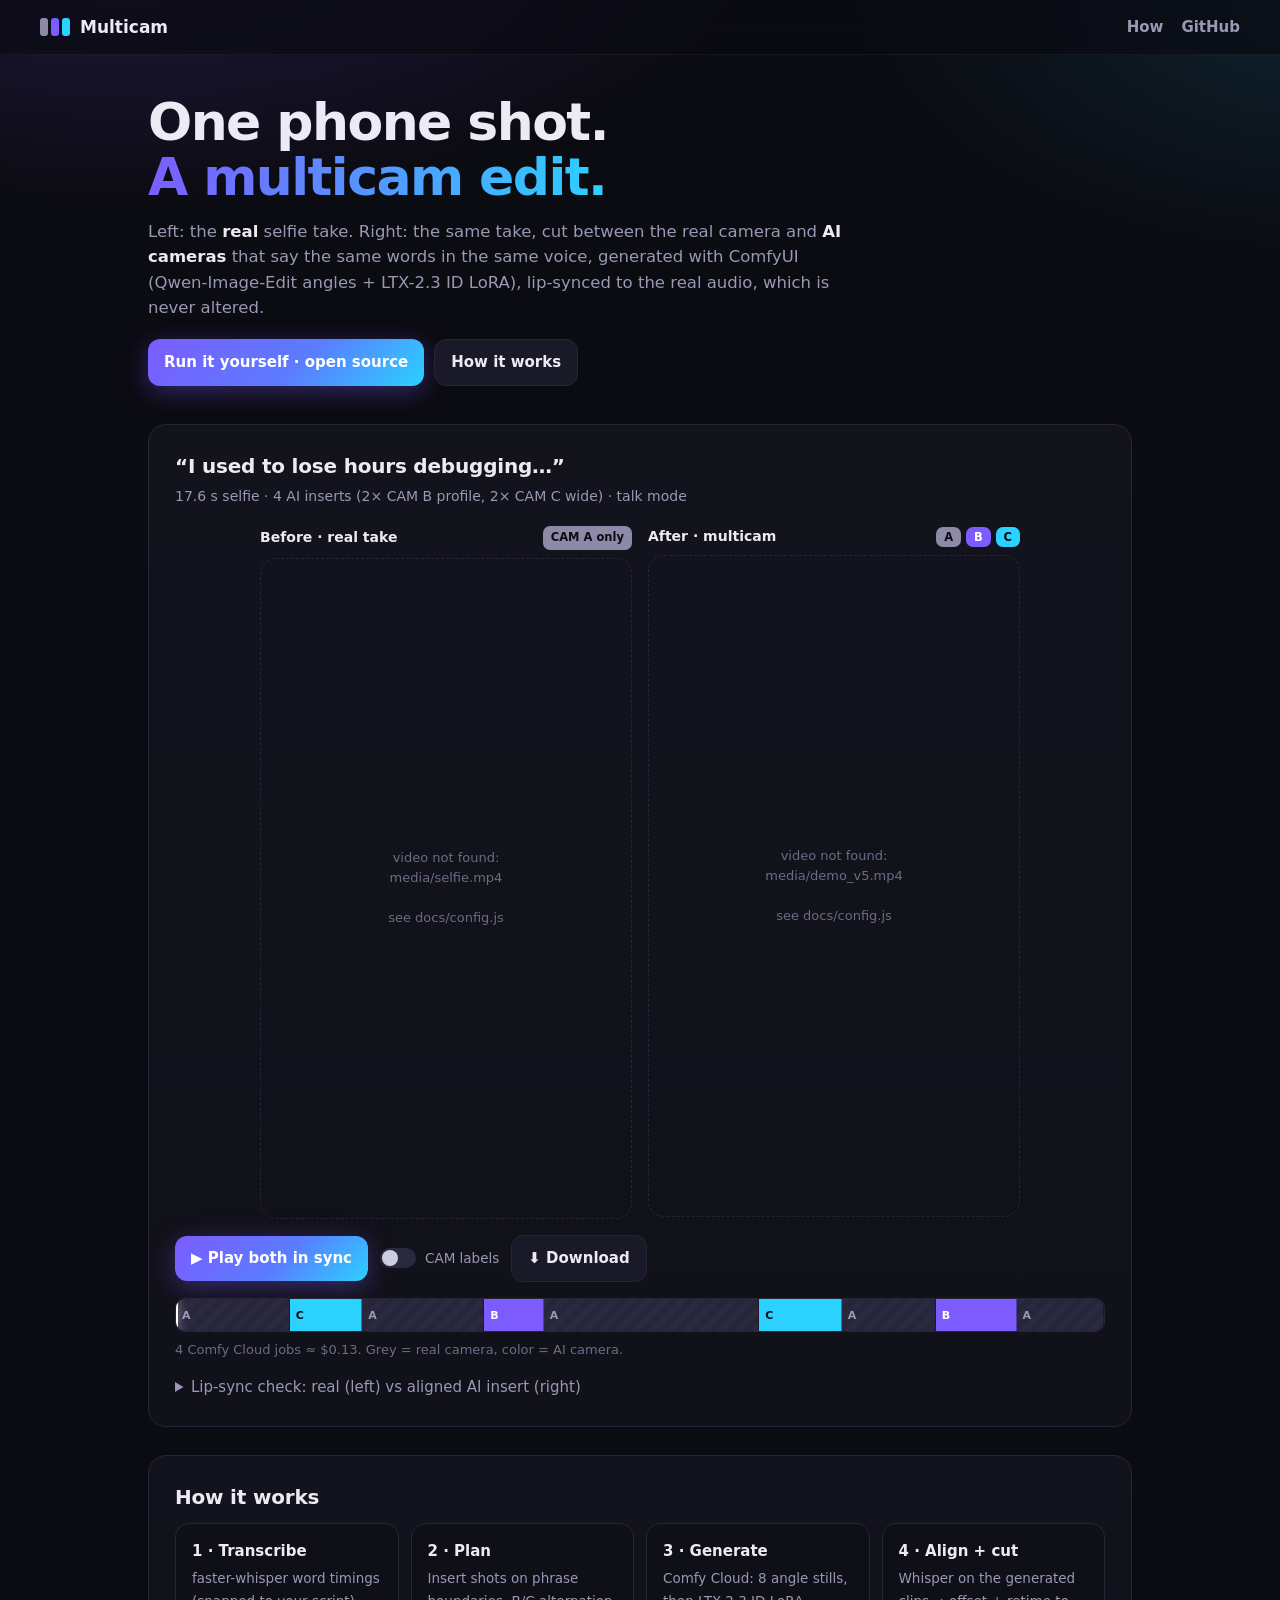
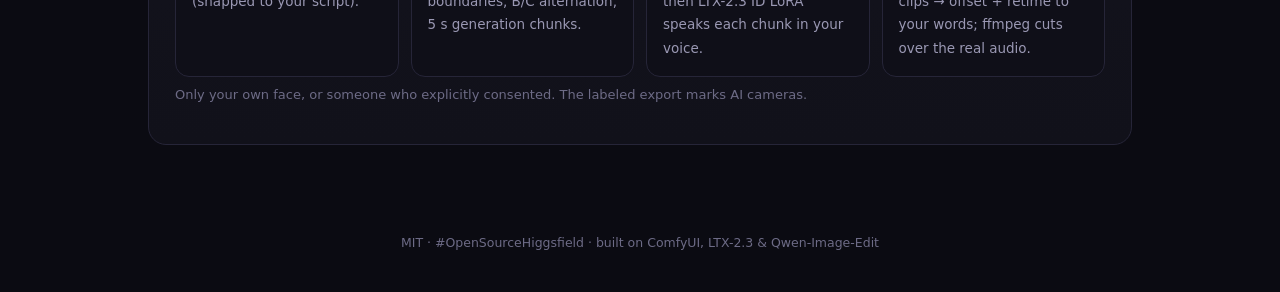
==== docs/index.html @ f79e2de9 "Gallery: favicon, tidy mobile captions" ====
<!doctype html>
<html lang="en">
<head>
<meta charset="utf-8">
<meta name="viewport" content="width=device-width,initial-scale=1,viewport-fit=cover">
<title>Multicam · gallery — one phone shot → multicam edit</title>
<meta name="description" content="Open-source: your real selfie is CAM A, ComfyUI generates CAM B/C of you saying the same words, auto-cut on word boundaries over the real audio.">
<meta property="og:title" content="Multicam — one phone shot → a multicam edit">
<meta property="og:image" content="media/poster.jpg">
<meta name="theme-color" content="#0b0b12">
<link rel="icon" href="data:image/svg+xml,<svg xmlns='http://www.w3.org/2000/svg' viewBox='0 0 32 32'><rect width='32' height='32' rx='8' fill='%237c5cff'/><circle cx='11' cy='16' r='5' fill='white'/><circle cx='21' cy='16' r='5' fill='white' opacity='.6'/></svg>">
<style>
:root{color-scheme:dark;--bg:#0b0b12;--line:#262538;--text:#ecebf5;--muted:#9a98b3;--dim:#6d6b86;--acc:#7c5cff;--acc2:#2bd2ff;--A:#8d8aa8;--B:#7c5cff;--C:#2bd2ff}
*{box-sizing:border-box}body{margin:0;color:var(--text);font:15px/1.55 Inter,ui-sans-serif,system-ui,-apple-system,"Segoe UI",sans-serif;
background:radial-gradient(1100px 520px at 10% -12%,rgba(124,92,255,.22),transparent 60%),radial-gradient(900px 480px at 105% 0%,rgba(43,210,255,.12),transparent 55%),var(--bg);background-attachment:fixed}
a{color:#b9a9ff}
header{display:flex;justify-content:space-between;align-items:center;padding:14px clamp(16px,4vw,40px);border-bottom:1px solid rgba(255,255,255,.05);backdrop-filter:blur(14px);position:sticky;top:0;background:rgba(11,11,18,.72);z-index:3}
.brand{display:flex;gap:10px;align-items:center;font-weight:750;font-size:17px;color:var(--text);text-decoration:none}
.logo{display:inline-flex;gap:3px}.logo i{width:8px;height:18px;border-radius:3px;background:var(--A)}.logo i:nth-child(2){background:var(--B)}.logo i:nth-child(3){background:var(--C)}
header nav a{color:var(--muted);text-decoration:none;font-weight:550;margin-left:18px}
main{width:min(1040px,100%);margin:0 auto;padding:0 clamp(14px,3vw,28px) 50px}
.hero{padding:40px 0 10px}.hero h1{font-size:clamp(30px,5.4vw,52px);line-height:1.05;letter-spacing:-.03em;margin:0 0 14px}
.grad{background:linear-gradient(100deg,var(--acc),var(--acc2));-webkit-background-clip:text;background-clip:text;color:transparent}
.hero p{color:var(--muted);max-width:700px;font-size:16.5px;margin:0}.hero b{color:var(--text)}
.cta{display:flex;gap:10px;margin-top:18px;flex-wrap:wrap}
.btn{display:inline-flex;align-items:center;gap:6px;padding:11px 16px;border-radius:12px;border:1px solid var(--line);background:#191927;color:var(--text);text-decoration:none;font-weight:600;cursor:pointer;font:inherit;font-weight:600}
.btn.p{border:0;background:linear-gradient(135deg,var(--acc),#5b7cff 55%,var(--acc2));color:#fff;box-shadow:0 6px 24px rgba(124,92,255,.35)}
.item{margin:28px 0;padding:clamp(16px,2.6vw,26px);border-radius:18px;border:1px solid var(--line);background:linear-gradient(180deg,#13131d,#11111a)}
.item h2{margin:0;font-size:20px;letter-spacing:-.01em}.item .sub{color:var(--muted);margin:4px 0 18px;font-size:14px}
.ba{display:grid;grid-template-columns:1fr 1fr;gap:16px;max-width:760px;margin:0 auto}
.ba figure{margin:0}.ba figcaption{display:flex;justify-content:space-between;align-items:center;margin-bottom:8px;font-weight:650;font-size:14px}
.ba video{width:100%;aspect-ratio:9/16;border-radius:16px;background:#000;display:block;box-shadow:0 18px 50px rgba(0,0,0,.5)}
.tag{font-size:11.5px;font-weight:750;padding:3px 8px;border-radius:7px;color:#0b0b12;background:var(--A)}.tag.B{background:var(--B);color:#fff}.tag.C{background:var(--C)}
.ctrl{display:flex;gap:12px;align-items:center;margin-top:16px;flex-wrap:wrap}
.switch{display:flex;align-items:center;gap:9px;cursor:pointer;color:var(--muted);font-size:13.5px;user-select:none}.switch input{display:none}
.switch span{width:36px;height:20px;border-radius:99px;background:#2a2940;position:relative}.switch span:after{content:"";position:absolute;width:16px;height:16px;border-radius:50%;background:#cfcde3;top:2px;left:2px;transition:.15s}
.switch input:checked+span{background:var(--acc)}.switch input:checked+span:after{left:18px;background:#fff}
.tl{display:flex;height:34px;border-radius:10px;overflow:hidden;margin-top:16px;border:1px solid var(--line);position:relative}
.tl div{font-size:11px;font-weight:700;display:flex;align-items:center;padding-left:6px;border-right:1px solid rgba(0,0,0,.35);color:#0b0b12}
.tl .A{background:repeating-linear-gradient(135deg,#2a2940 0 6px,#26253a 6px 12px);color:var(--muted)}.tl .B{background:var(--B);color:#fff}.tl .C{background:var(--C)}
.tl .ph{position:absolute;top:0;bottom:0;width:2px;background:#fff;box-shadow:0 0 8px #fff;padding:0;border:0}
.meta{color:var(--dim);font-size:13px;margin-top:8px}
details{margin-top:16px}summary{cursor:pointer;color:var(--muted)}details video{width:100%;max-width:560px;border-radius:12px;margin-top:10px;display:block}
.how{display:grid;grid-template-columns:repeat(4,1fr);gap:12px;margin-top:10px}
.how div{padding:16px;border-radius:14px;border:1px solid var(--line);background:#0f0f18}.how b{display:block;margin-bottom:4px}.how span{color:var(--muted);font-size:13.5px}
.missing{display:grid;place-items:center;aspect-ratio:9/16;border-radius:16px;border:1px dashed var(--line);color:var(--dim);font-size:13px;text-align:center;padding:20px}
footer{text-align:center;color:var(--dim);font-size:12.5px;padding:10px 16px 40px}
@media (max-width:720px){.how{grid-template-columns:1fr 1fr}.ba{gap:10px}.ba figcaption{font-size:12.5px;white-space:nowrap}.ba figcaption>span:last-child{display:none}}
</style>
</head>
<body>
<header><a class="brand" href="./"><span class="logo"><i></i><i></i><i></i></span>Multicam</a>
<nav><a href="#how">How</a><a id="repo" href="#">GitHub</a></nav></header>
<main>
  <section class="hero">
    <h1>One phone shot.<br><span class="grad">A multicam edit.</span></h1>
    <p>Left: the <b>real</b> selfie take. Right: the same take, cut between the real camera and <b>AI cameras</b> that say the same words in the same voice, generated with ComfyUI (Qwen-Image-Edit angles + LTX-2.3 ID LoRA), lip-synced to the real audio, which is never altered.</p>
    <div class="cta"><a class="btn p" id="repo2" href="#">Run it yourself · open source</a><a class="btn" href="#how">How it works</a></div>
  </section>
  <div id="items"></div>
  <section id="how" class="item">
    <h2>How it works</h2>
    <div class="how">
      <div><b>1 · Transcribe</b><span>faster-whisper word timings (snapped to your script).</span></div>
      <div><b>2 · Plan</b><span>Insert shots on phrase boundaries, B/C alternation, 5 s generation chunks.</span></div>
      <div><b>3 · Generate</b><span>Comfy Cloud: 8 angle stills, then LTX-2.3 ID LoRA speaks each chunk in your voice.</span></div>
      <div><b>4 · Align + cut</b><span>Whisper on the generated clips → offset + retime to your words; ffmpeg cuts over the real audio.</span></div>
    </div>
    <p class="meta">Only your own face, or someone who explicitly consented. The labeled export marks AI cameras.</p>
  </section>
</main>
<footer>MIT · #OpenSourceHiggsfield · built on ComfyUI, LTX-2.3 & Qwen-Image-Edit</footer>
<script src="config.js"></script>
<script>
const G = window.MULTICAM_GALLERY || {items: []};
for (const id of ["repo", "repo2"]) document.getElementById(id).href = G.repo;
const vid = (src, poster) => `<video src="${src}" ${poster ? `poster="${poster}"` : ""} playsinline preload="metadata" controls onerror="this.outerHTML='<div class=missing>video not found:<br>${src}<br><br>see docs/config.js</div>'"></video>`;
document.getElementById("items").innerHTML = G.items.map((it, k) => {
  const D = it.cuts.length ? it.cuts[it.cuts.length - 1][2] : 1;
  return `<section class="item" data-k="${k}"><h2>${it.title}</h2><div class="sub">${it.subtitle}</div>
  <div class="ba">
    <figure><figcaption><span>Before · real take</span><span class="tag">CAM A only</span></figcaption>${vid(it.original, it.poster)}</figure>
    <figure><figcaption><span>After · multicam</span><span><span class="tag">A</span> <span class="tag B">B</span> <span class="tag C">C</span></span></figcaption><div class="mc">${vid(it.multicam, it.poster)}</div></figure>
  </div>
  <div class="ctrl"><button class="btn p sync">▶ Play both in sync</button><label class="switch"><input type="checkbox" class="lab"><span></span>CAM labels</label>
  <a class="btn dl" href="${it.download || it.multicam}" download>⬇ Download</a></div>
  <div class="tl">${it.cuts.map(([c, s, e]) => `<div class="${c}" style="flex:${e - s}">${c}</div>`).join("")}<div class="ph"></div></div>
  <div class="meta">${it.cost}. Grey = real camera, color = AI camera.</div>
  ${it.sync ? `<details><summary>Lip-sync check: real (left) vs aligned AI insert (right)</summary>${vid(it.sync)}</details>` : ""}
  </section>`; }).join("");
document.querySelectorAll(".item[data-k]").forEach(el => {
  const it = G.items[+el.dataset.k], vs = el.querySelectorAll(".ba video"), [a, b] = vs, ph = el.querySelector(".ph");
  const D = it.cuts[it.cuts.length - 1][2];
  el.querySelector(".sync").onclick = () => { if (!a || !b) return; a.currentTime = b.currentTime = 0; a.muted = true; a.play(); b.play(); };
  el.querySelector(".lab").onchange = e => { const v = el.querySelector(".mc video"); if (!v) return; const t = v.currentTime, p = !v.paused;
    v.src = e.target.checked ? it.labeled : it.multicam; v.currentTime = t; if (p) v.play();
    if (!it.download) el.querySelector(".dl").href = v.src; };
  if (b) b.addEventListener("timeupdate", () => ph.style.left = (b.currentTime / D * 100) + "%");
});
</script>
</body>
</html>
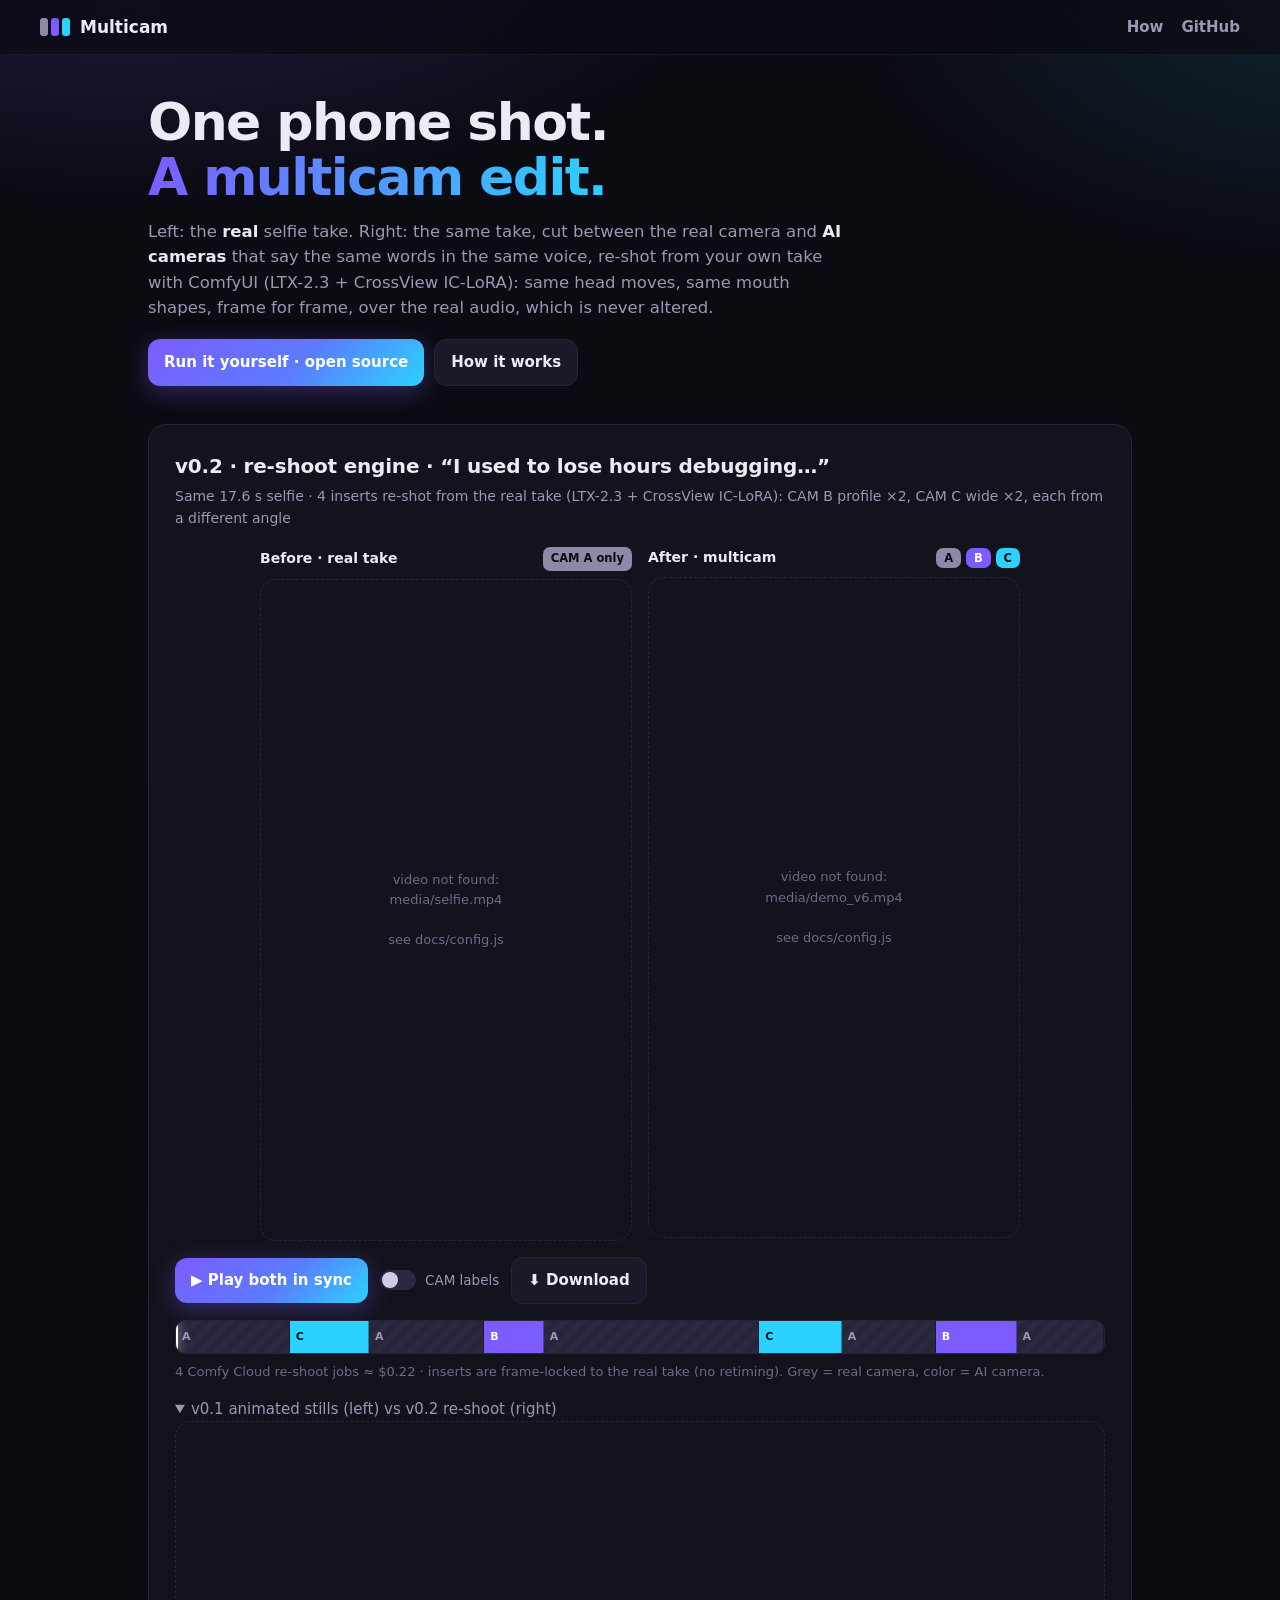
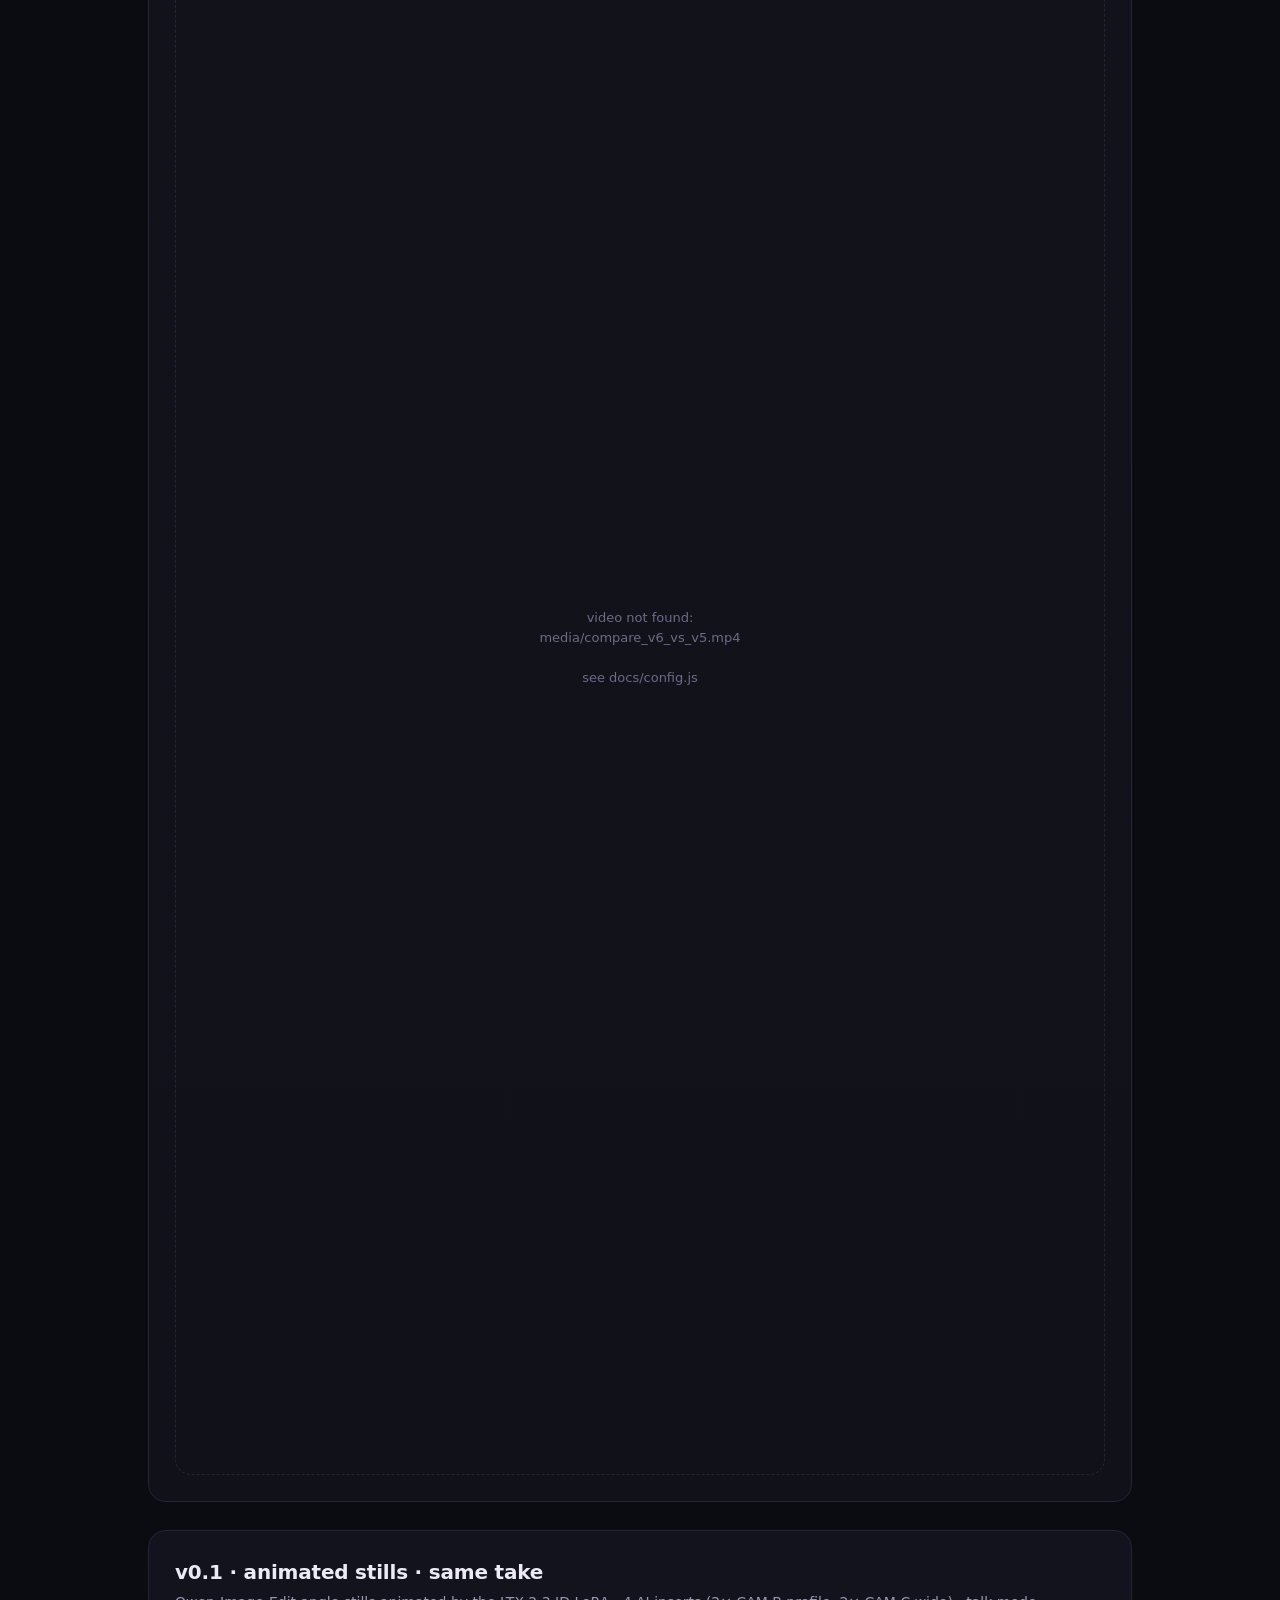
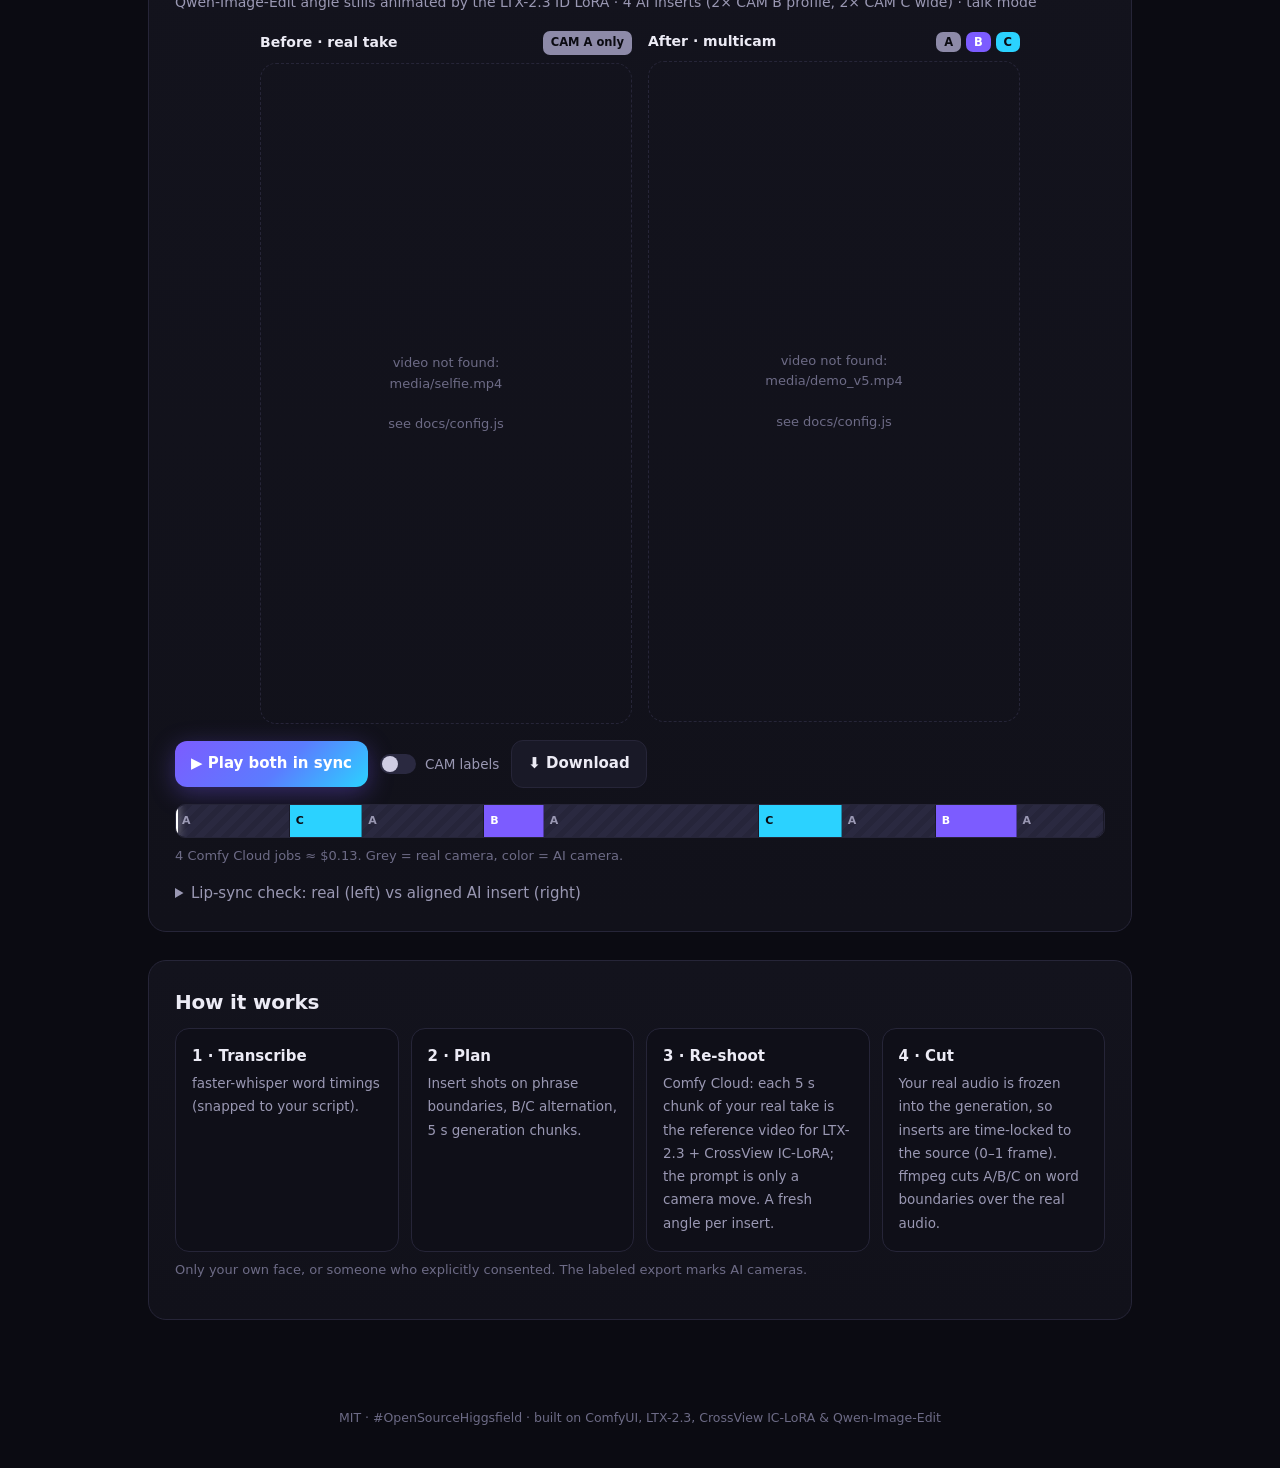
==== commit 18e8b033: "Docs: README demo GIF, gallery v0.2 re-shoot item + v0.1-vs-v0.2 side-by-side, updated how-it-works" ====
--- a/docs/index.html
+++ b/docs/index.html
@@ -6,7 +6,7 @@
 <title>Multicam · gallery — one phone shot → multicam edit</title>
 <meta name="description" content="Open-source: your real selfie is CAM A, ComfyUI generates CAM B/C of you saying the same words, auto-cut on word boundaries over the real audio.">
 <meta property="og:title" content="Multicam — one phone shot → a multicam edit">
-<meta property="og:image" content="media/poster.jpg">
+<meta property="og:image" content="media/poster_v6.jpg">
 <meta name="theme-color" content="#0b0b12">
 <link rel="icon" href="data:image/svg+xml,<svg xmlns='http://www.w3.org/2000/svg' viewBox='0 0 32 32'><rect width='32' height='32' rx='8' fill='%237c5cff'/><circle cx='11' cy='16' r='5' fill='white'/><circle cx='21' cy='16' r='5' fill='white' opacity='.6'/></svg>">
 <style>
@@ -54,7 +54,7 @@
 <main>
   <section class="hero">
     <h1>One phone shot.<br><span class="grad">A multicam edit.</span></h1>
-    <p>Left: the <b>real</b> selfie take. Right: the same take, cut between the real camera and <b>AI cameras</b> that say the same words in the same voice, generated with ComfyUI (Qwen-Image-Edit angles + LTX-2.3 ID LoRA), lip-synced to the real audio, which is never altered.</p>
+    <p>Left: the <b>real</b> selfie take. Right: the same take, cut between the real camera and <b>AI cameras</b> that say the same words in the same voice, re-shot from your own take with ComfyUI (LTX-2.3 + CrossView IC-LoRA): same head moves, same mouth shapes, frame for frame, over the real audio, which is never altered.</p>
     <div class="cta"><a class="btn p" id="repo2" href="#">Run it yourself · open source</a><a class="btn" href="#how">How it works</a></div>
   </section>
   <div id="items"></div>
@@ -63,13 +63,13 @@
     <div class="how">
       <div><b>1 · Transcribe</b><span>faster-whisper word timings (snapped to your script).</span></div>
       <div><b>2 · Plan</b><span>Insert shots on phrase boundaries, B/C alternation, 5 s generation chunks.</span></div>
-      <div><b>3 · Generate</b><span>Comfy Cloud: 8 angle stills, then LTX-2.3 ID LoRA speaks each chunk in your voice.</span></div>
-      <div><b>4 · Align + cut</b><span>Whisper on the generated clips → offset + retime to your words; ffmpeg cuts over the real audio.</span></div>
+      <div><b>3 · Re-shoot</b><span>Comfy Cloud: each 5 s chunk of your real take is the reference video for LTX-2.3 + CrossView IC-LoRA; the prompt is only a camera move. A fresh angle per insert.</span></div>
+      <div><b>4 · Cut</b><span>Your real audio is frozen into the generation, so inserts are time-locked to the source (0–1 frame). ffmpeg cuts A/B/C on word boundaries over the real audio.</span></div>
     </div>
     <p class="meta">Only your own face, or someone who explicitly consented. The labeled export marks AI cameras.</p>
   </section>
 </main>
-<footer>MIT · #OpenSourceHiggsfield · built on ComfyUI, LTX-2.3 & Qwen-Image-Edit</footer>
+<footer>MIT · #OpenSourceHiggsfield · built on ComfyUI, LTX-2.3, CrossView IC-LoRA & Qwen-Image-Edit</footer>
 <script src="config.js"></script>
 <script>
 const G = window.MULTICAM_GALLERY || {items: []};
@@ -86,6 +86,7 @@
   <a class="btn dl" href="${it.download || it.multicam}" download>⬇ Download</a></div>
   <div class="tl">${it.cuts.map(([c, s, e]) => `<div class="${c}" style="flex:${e - s}">${c}</div>`).join("")}<div class="ph"></div></div>
   <div class="meta">${it.cost}. Grey = real camera, color = AI camera.</div>
+  ${it.compare ? `<details open><summary>v0.1 animated stills (left) vs v0.2 re-shoot (right)</summary>${vid(it.compare)}</details>` : ""}
   ${it.sync ? `<details><summary>Lip-sync check: real (left) vs aligned AI insert (right)</summary>${vid(it.sync)}</details>` : ""}
   </section>`; }).join("");
 document.querySelectorAll(".item[data-k]").forEach(el => {
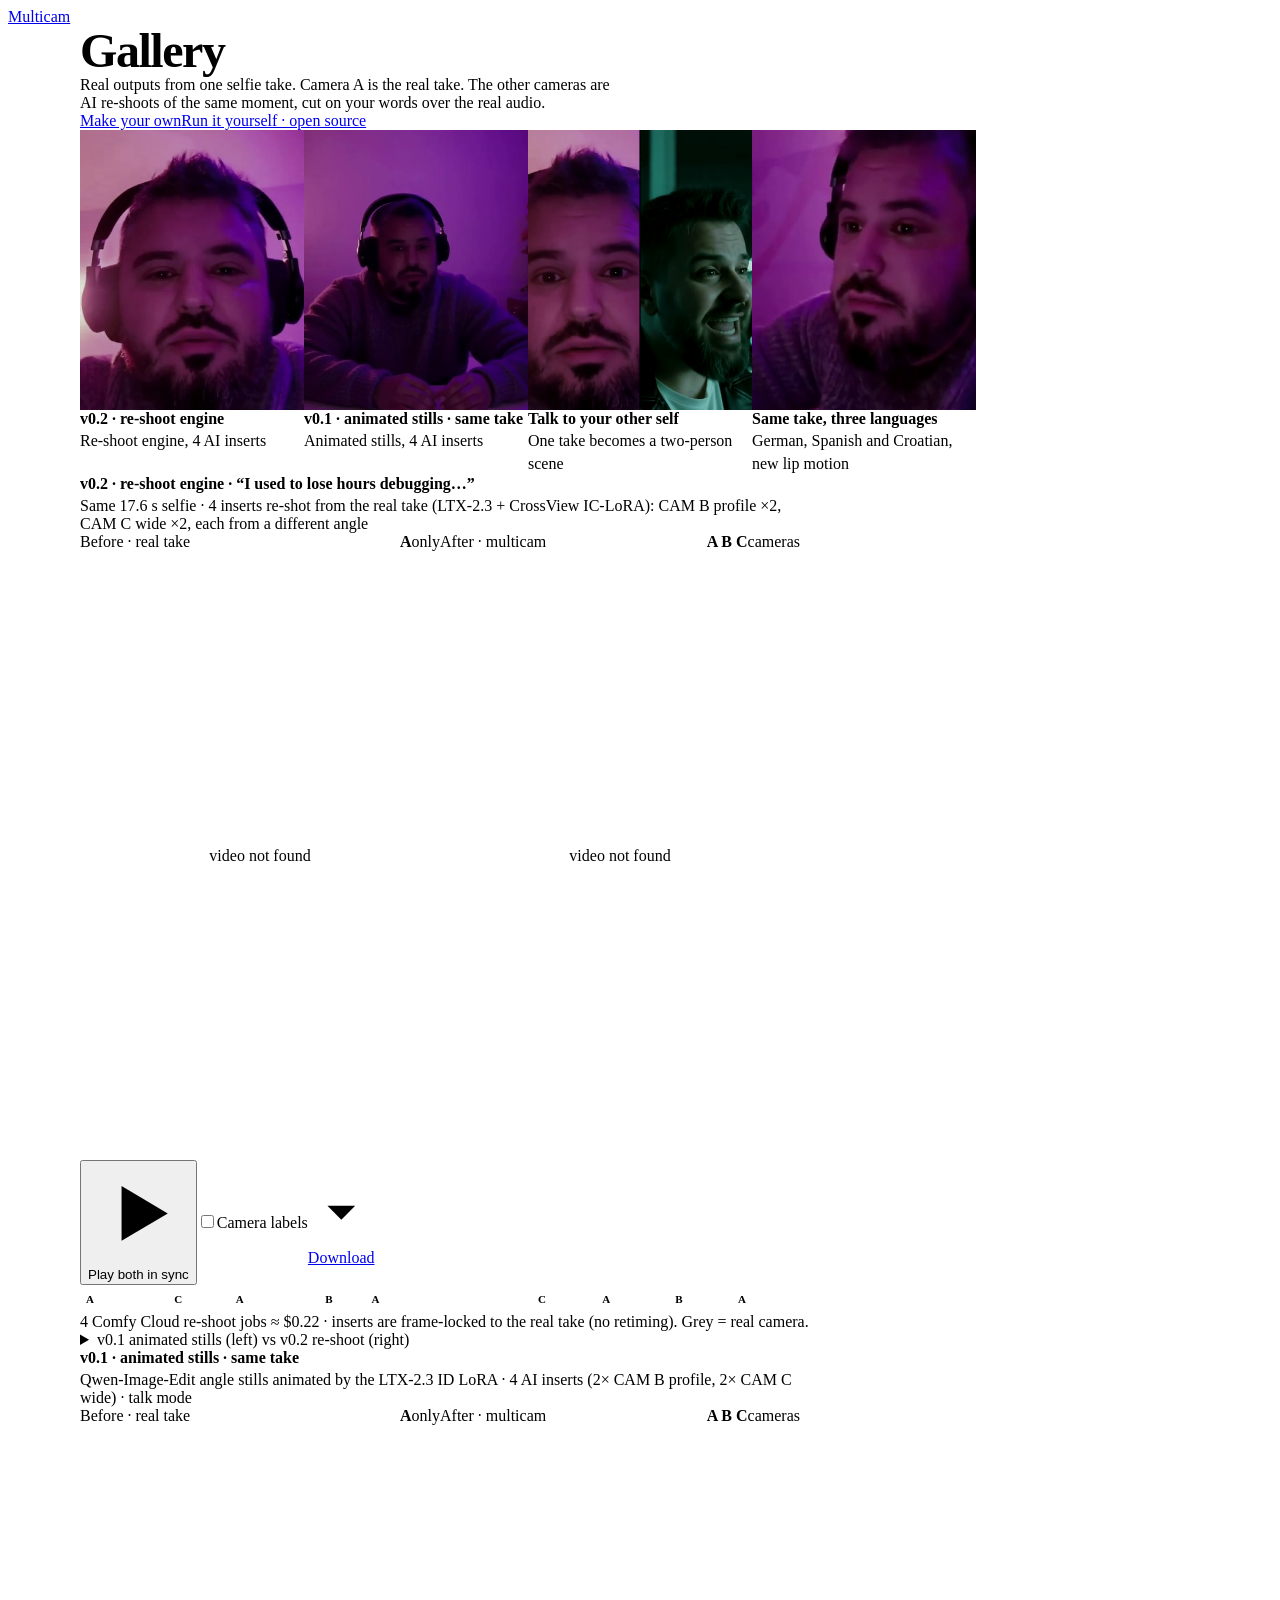
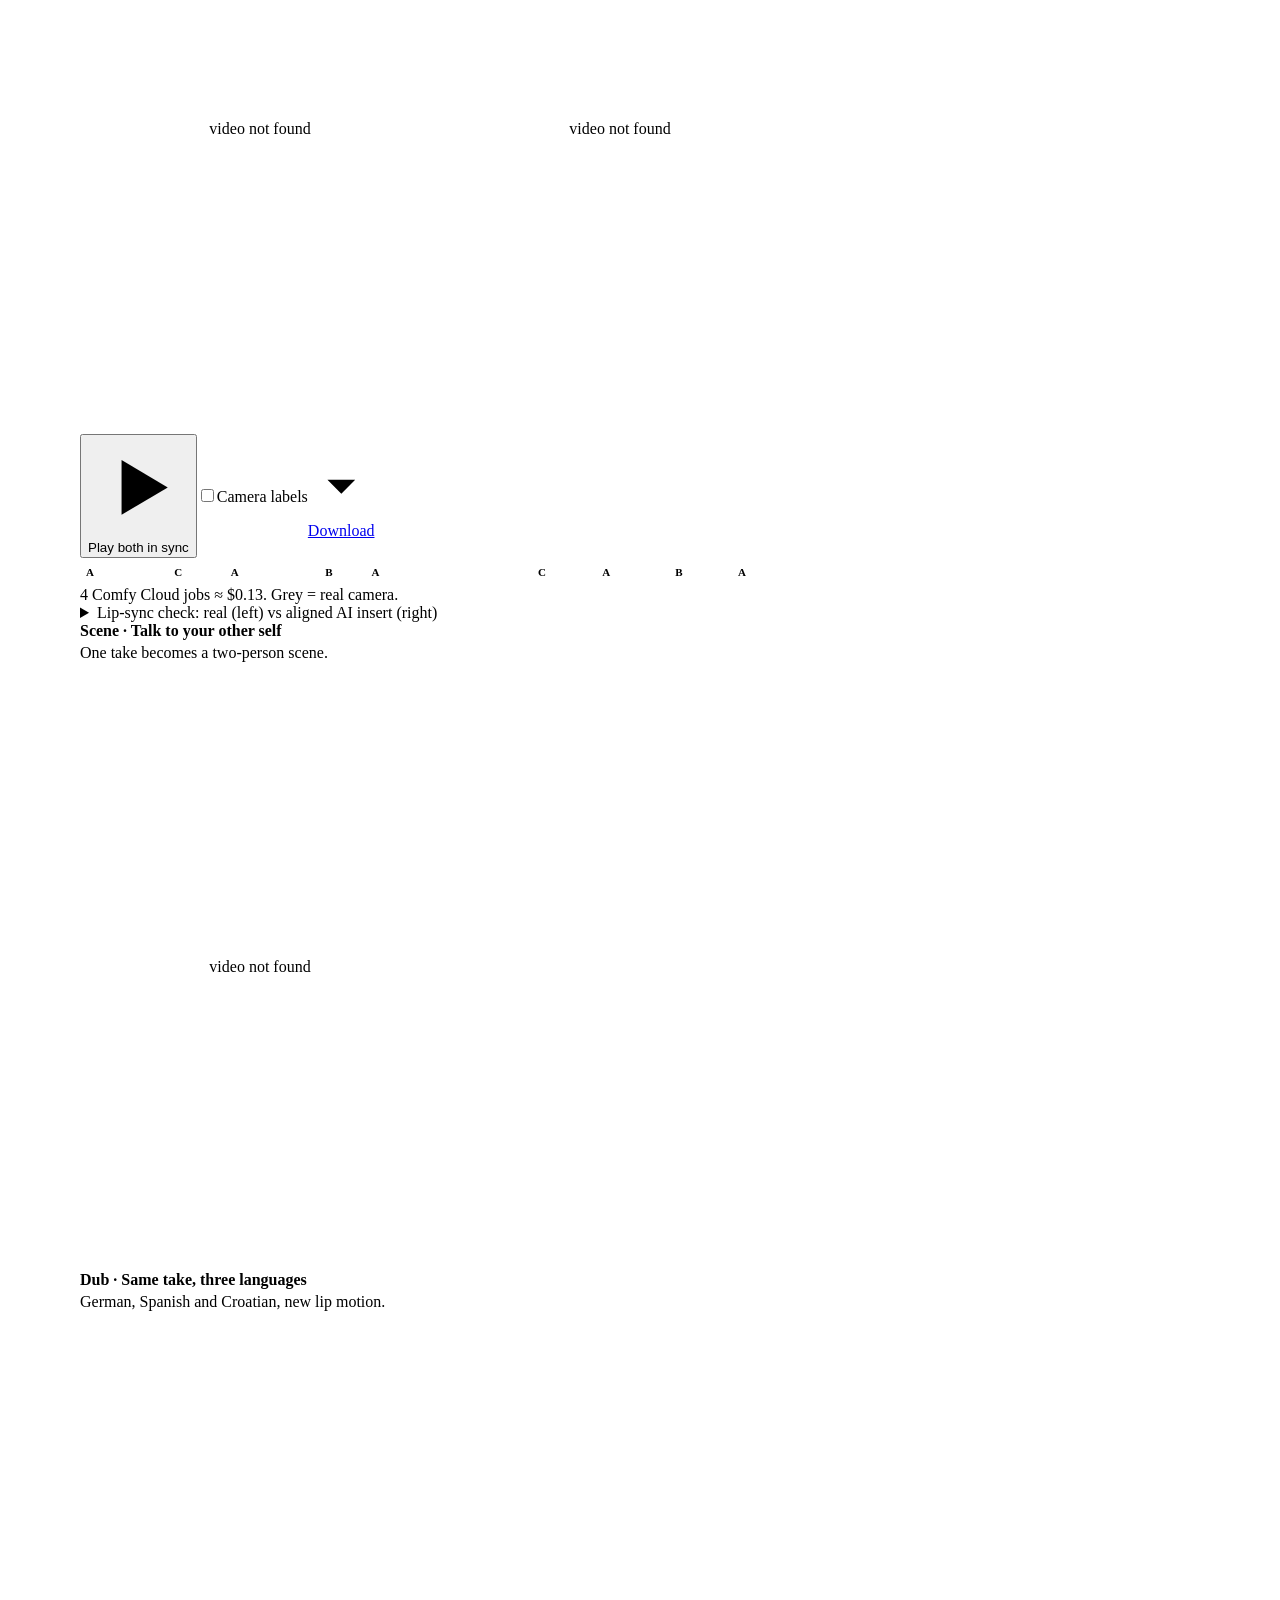
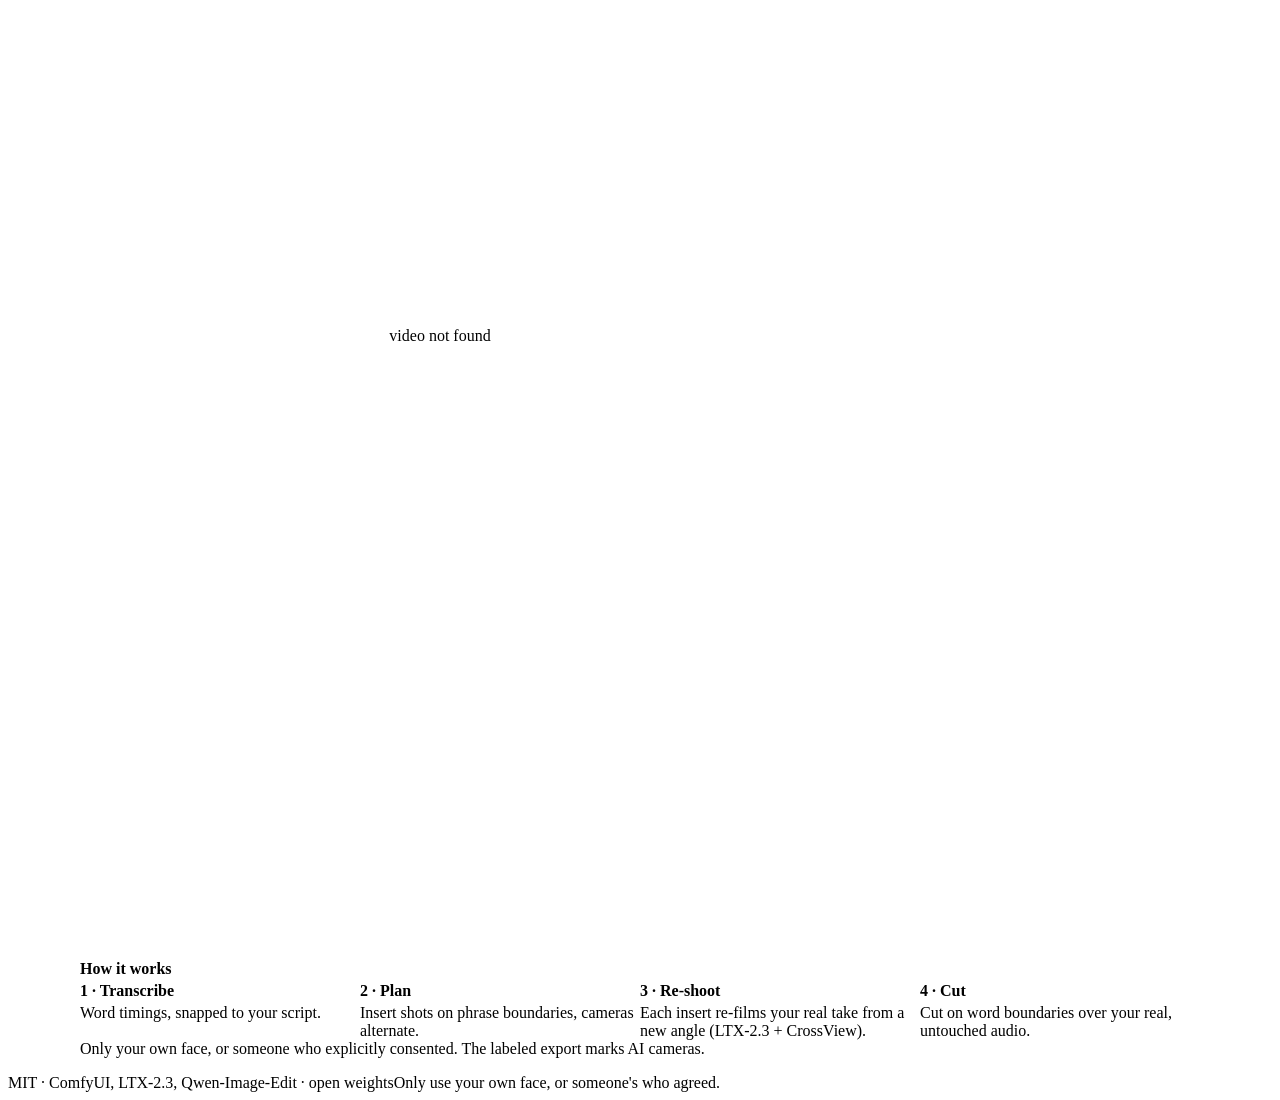
==== commit 41f9bea3: "Header payment chip + sheet, recent-runs drawer, pipeline Details hidden until a run; camera angle t" ====
--- a/docs/index.html
+++ b/docs/index.html
@@ -3,99 +3,114 @@
 <head>
 <meta charset="utf-8">
 <meta name="viewport" content="width=device-width,initial-scale=1,viewport-fit=cover">
-<title>Multicam · gallery — one phone shot → multicam edit</title>
-<meta name="description" content="Open-source: your real selfie is CAM A, ComfyUI generates CAM B/C of you saying the same words, auto-cut on word boundaries over the real audio.">
-<meta property="og:title" content="Multicam — one phone shot → a multicam edit">
+<title>Gallery · Multicam</title>
+<meta name="description" content="Examples made with Multicam: one selfie take becomes a multicam edit. The real take is camera A; AI cameras re-shoot the same moment.">
+<meta property="og:title" content="Multicam gallery">
 <meta property="og:image" content="media/poster_v6.jpg">
-<meta name="theme-color" content="#0b0b12">
-<link rel="icon" href="data:image/svg+xml,<svg xmlns='http://www.w3.org/2000/svg' viewBox='0 0 32 32'><rect width='32' height='32' rx='8' fill='%237c5cff'/><circle cx='11' cy='16' r='5' fill='white'/><circle cx='21' cy='16' r='5' fill='white' opacity='.6'/></svg>">
+<meta name="theme-color" content="#0a0a0a">
+<link rel="icon" href="data:image/svg+xml,<svg xmlns='http://www.w3.org/2000/svg' viewBox='0 0 32 32'><rect width='32' height='32' rx='8' fill='%230a0a0a'/><rect x='7' y='9' width='4' height='14' rx='1.5' fill='white'/><rect x='14' y='9' width='4' height='14' rx='1.5' fill='white' opacity='.6'/><rect x='21' y='9' width='4' height='14' rx='1.5' fill='white' opacity='.35'/></svg>">
+<link rel="preload" href="/fonts/InterVariable.woff2" as="font" type="font/woff2" crossorigin>
+<link rel="stylesheet" href="/style.css">
+<link rel="stylesheet" href="/polish.css">
 <style>
-:root{color-scheme:dark;--bg:#0b0b12;--line:#262538;--text:#ecebf5;--muted:#9a98b3;--dim:#6d6b86;--acc:#7c5cff;--acc2:#2bd2ff;--A:#8d8aa8;--B:#7c5cff;--C:#2bd2ff}
-*{box-sizing:border-box}body{margin:0;color:var(--text);font:15px/1.55 Inter,ui-sans-serif,system-ui,-apple-system,"Segoe UI",sans-serif;
-background:radial-gradient(1100px 520px at 10% -12%,rgba(124,92,255,.22),transparent 60%),radial-gradient(900px 480px at 105% 0%,rgba(43,210,255,.12),transparent 55%),var(--bg);background-attachment:fixed}
-a{color:#b9a9ff}
-header{display:flex;justify-content:space-between;align-items:center;padding:14px clamp(16px,4vw,40px);border-bottom:1px solid rgba(255,255,255,.05);backdrop-filter:blur(14px);position:sticky;top:0;background:rgba(11,11,18,.72);z-index:3}
-.brand{display:flex;gap:10px;align-items:center;font-weight:750;font-size:17px;color:var(--text);text-decoration:none}
-.logo{display:inline-flex;gap:3px}.logo i{width:8px;height:18px;border-radius:3px;background:var(--A)}.logo i:nth-child(2){background:var(--B)}.logo i:nth-child(3){background:var(--C)}
-header nav a{color:var(--muted);text-decoration:none;font-weight:550;margin-left:18px}
-main{width:min(1040px,100%);margin:0 auto;padding:0 clamp(14px,3vw,28px) 50px}
-.hero{padding:40px 0 10px}.hero h1{font-size:clamp(30px,5.4vw,52px);line-height:1.05;letter-spacing:-.03em;margin:0 0 14px}
-.grad{background:linear-gradient(100deg,var(--acc),var(--acc2));-webkit-background-clip:text;background-clip:text;color:transparent}
-.hero p{color:var(--muted);max-width:700px;font-size:16.5px;margin:0}.hero b{color:var(--text)}
-.cta{display:flex;gap:10px;margin-top:18px;flex-wrap:wrap}
-.btn{display:inline-flex;align-items:center;gap:6px;padding:11px 16px;border-radius:12px;border:1px solid var(--line);background:#191927;color:var(--text);text-decoration:none;font-weight:600;cursor:pointer;font:inherit;font-weight:600}
-.btn.p{border:0;background:linear-gradient(135deg,var(--acc),#5b7cff 55%,var(--acc2));color:#fff;box-shadow:0 6px 24px rgba(124,92,255,.35)}
-.item{margin:28px 0;padding:clamp(16px,2.6vw,26px);border-radius:18px;border:1px solid var(--line);background:linear-gradient(180deg,#13131d,#11111a)}
-.item h2{margin:0;font-size:20px;letter-spacing:-.01em}.item .sub{color:var(--muted);margin:4px 0 18px;font-size:14px}
-.ba{display:grid;grid-template-columns:1fr 1fr;gap:16px;max-width:760px;margin:0 auto}
-.ba figure{margin:0}.ba figcaption{display:flex;justify-content:space-between;align-items:center;margin-bottom:8px;font-weight:650;font-size:14px}
-.ba video{width:100%;aspect-ratio:9/16;border-radius:16px;background:#000;display:block;box-shadow:0 18px 50px rgba(0,0,0,.5)}
-.tag{font-size:11.5px;font-weight:750;padding:3px 8px;border-radius:7px;color:#0b0b12;background:var(--A)}.tag.B{background:var(--B);color:#fff}.tag.C{background:var(--C)}
-.ctrl{display:flex;gap:12px;align-items:center;margin-top:16px;flex-wrap:wrap}
-.switch{display:flex;align-items:center;gap:9px;cursor:pointer;color:var(--muted);font-size:13.5px;user-select:none}.switch input{display:none}
-.switch span{width:36px;height:20px;border-radius:99px;background:#2a2940;position:relative}.switch span:after{content:"";position:absolute;width:16px;height:16px;border-radius:50%;background:#cfcde3;top:2px;left:2px;transition:.15s}
-.switch input:checked+span{background:var(--acc)}.switch input:checked+span:after{left:18px;background:#fff}
-.tl{display:flex;height:34px;border-radius:10px;overflow:hidden;margin-top:16px;border:1px solid var(--line);position:relative}
-.tl div{font-size:11px;font-weight:700;display:flex;align-items:center;padding-left:6px;border-right:1px solid rgba(0,0,0,.35);color:#0b0b12}
-.tl .A{background:repeating-linear-gradient(135deg,#2a2940 0 6px,#26253a 6px 12px);color:var(--muted)}.tl .B{background:var(--B);color:#fff}.tl .C{background:var(--C)}
-.tl .ph{position:absolute;top:0;bottom:0;width:2px;background:#fff;box-shadow:0 0 8px #fff;padding:0;border:0}
-.meta{color:var(--dim);font-size:13px;margin-top:8px}
-details{margin-top:16px}summary{cursor:pointer;color:var(--muted)}details video{width:100%;max-width:560px;border-radius:12px;margin-top:10px;display:block}
-.how{display:grid;grid-template-columns:repeat(4,1fr);gap:12px;margin-top:10px}
-.how div{padding:16px;border-radius:14px;border:1px solid var(--line);background:#0f0f18}.how b{display:block;margin-bottom:4px}.how span{color:var(--muted);font-size:13.5px}
-.missing{display:grid;place-items:center;aspect-ratio:9/16;border-radius:16px;border:1px dashed var(--line);color:var(--dim);font-size:13px;text-align:center;padding:20px}
-footer{text-align:center;color:var(--dim);font-size:12.5px;padding:10px 16px 40px}
-@media (max-width:720px){.how{grid-template-columns:1fr 1fr}.ba{gap:10px}.ba figcaption{font-size:12.5px;white-space:nowrap}.ba figcaption>span:last-child{display:none}}
+/* gallery: same tokens as the app (style.css + polish.css); only page-specific layout here */
+.g{width:min(1120px,100%);margin:0 auto;padding:0 clamp(16px,3vw,32px) var(--s7)}
+.g-hero{padding:var(--s7) 0 var(--s6)}
+.g-hero h1{font-size:clamp(32px,4vw,48px);line-height:1.05;letter-spacing:-.03em;font-weight:600;margin:0 0 var(--s3)}
+.g-hero p{font-size:var(--t-lg);color:var(--muted);max-width:34em;margin:0}
+.g-cta{display:flex;gap:var(--s2);margin-top:var(--s5);flex-wrap:wrap}
+.g-grid{display:grid;grid-template-columns:repeat(auto-fill,minmax(220px,1fr));gap:var(--s4)}
+.g-card{display:flex;flex-direction:column;text-decoration:none;color:var(--text);background:var(--panel);border:1px solid var(--line);border-radius:var(--r-md);overflow:hidden;transition:border-color .16s var(--ease),background-color .16s var(--ease)}
+.g-card:hover{border-color:var(--line3);background:var(--panel2)}
+.g-th{position:relative;aspect-ratio:4/5;background:#000;overflow:hidden}
+.g-th img{width:100%;height:100%;object-fit:cover;display:block;opacity:.9;transition:transform .4s var(--ease),opacity .2s}
+.g-card:hover .g-th img{opacity:1;transform:scale(1.02)}
+.g-th .mt-badge{position:absolute}
+.g-b{padding:var(--s3) var(--s4) var(--s4);display:grid;gap:2px}
+.g-b b{font-weight:600;font-size:var(--t-base)}
+.g-b small{font-size:var(--t-sm);color:var(--muted);line-height:1.4}
+.g-empty{padding:var(--s7) var(--s5);text-align:center;border:1px dashed var(--line2);border-radius:var(--r-md);color:var(--muted)}
+.g-sec{margin-top:var(--s7);padding-top:var(--s6);border-top:1px solid var(--line)}
+.g-sec h2{font-size:var(--t-lg);margin:0 0 4px}
+.g-sec .sub{color:var(--muted);font-size:var(--t-base);margin:0 0 var(--s4);max-width:46em}
+.ba{display:grid;grid-template-columns:1fr 1fr;gap:var(--s4);max-width:720px}
+.ba figure{margin:0}
+.ba figcaption{display:flex;justify-content:space-between;align-items:center;margin-bottom:var(--s2);font-size:var(--t-sm);color:var(--muted)}
+.ba video,.one video{width:100%;aspect-ratio:9/16;border-radius:var(--r-md);border:1px solid var(--line);background:#000;display:block}
+.one{max-width:360px}.one.wide{max-width:720px}.one.wide video{aspect-ratio:auto}
+.ctrl{display:flex;gap:var(--s3);align-items:center;margin-top:var(--s4);flex-wrap:wrap}
+.tl{display:flex;height:28px;border-radius:var(--r-sm);overflow:hidden;margin-top:var(--s4);border:1px solid var(--line);position:relative;max-width:720px}
+.tl div{font-size:11px;font-weight:600;display:flex;align-items:center;padding-left:6px;border-right:1px solid var(--bg);color:var(--text);background:var(--raise)}
+.tl .A{background:var(--panel2);color:var(--muted)}
+.tl .ph{position:absolute;top:0;bottom:0;width:2px;background:var(--text);padding:0;border:0}
+.meta{color:var(--dim);font-size:var(--t-sm);margin-top:var(--s2)}
+.g details{margin-top:var(--s4)}.g summary{cursor:pointer;color:var(--muted);font-size:var(--t-sm)}
+.g details video{width:100%;max-width:560px;border-radius:var(--r-md);margin-top:var(--s2);display:block;border:1px solid var(--line)}
+.how4{display:grid;grid-template-columns:repeat(4,1fr);gap:var(--s3)}
+.how4 div{padding:var(--s4);border-radius:var(--r-md);border:1px solid var(--line);background:var(--panel)}
+.how4 b{display:block;margin-bottom:4px;font-weight:600}.how4 span{color:var(--muted);font-size:var(--t-sm)}
+.missing{display:grid;place-items:center;aspect-ratio:9/16;border-radius:var(--r-md);border:1px dashed var(--line2);color:var(--dim);font-size:var(--t-sm);text-align:center;padding:20px}
+@media (max-width:720px){.how4{grid-template-columns:1fr 1fr}.ba{gap:var(--s2)}.g-grid{grid-template-columns:repeat(2,minmax(0,1fr));gap:var(--s3)}.g-hero p{font-size:var(--t-md)}}
 </style>
 </head>
 <body>
-<header><a class="brand" href="./"><span class="logo"><i></i><i></i><i></i></span>Multicam</a>
-<nav><a href="#how">How</a><a id="repo" href="#">GitHub</a></nav></header>
-<main>
-  <section class="hero">
-    <h1>One phone shot.<br><span class="grad">A multicam edit.</span></h1>
-    <p>Left: the <b>real</b> selfie take. Right: the same take, cut between the real camera and <b>AI cameras</b> that say the same words in the same voice, re-shot from your own take with ComfyUI (LTX-2.3 + CrossView IC-LoRA): same head moves, same mouth shapes, frame for frame, over the real audio, which is never altered.</p>
-    <div class="cta"><a class="btn p" id="repo2" href="#">Run it yourself · open source</a><a class="btn" href="#how">How it works</a></div>
+<div id="hdr"></div>
+<main class="g">
+  <section class="g-hero">
+    <h1>Gallery</h1>
+    <p>Real outputs from one selfie take. Camera A is the real take. The other cameras are AI re-shoots of the same moment, cut on your words over the real audio.</p>
+    <div class="g-cta"><a class="btn primary" href="/">Make your own</a><a class="btn secondary" id="repo2" href="#" target="_blank" rel="noopener">Run it yourself · open source</a></div>
   </section>
+  <div class="g-grid" id="grid"></div>
   <div id="items"></div>
-  <section id="how" class="item">
+  <section id="how" class="g-sec">
     <h2>How it works</h2>
-    <div class="how">
-      <div><b>1 · Transcribe</b><span>faster-whisper word timings (snapped to your script).</span></div>
-      <div><b>2 · Plan</b><span>Insert shots on phrase boundaries, B/C alternation, 5 s generation chunks.</span></div>
-      <div><b>3 · Re-shoot</b><span>Comfy Cloud: each 5 s chunk of your real take is the reference video for LTX-2.3 + CrossView IC-LoRA; the prompt is only a camera move. A fresh angle per insert.</span></div>
-      <div><b>4 · Cut</b><span>Your real audio is frozen into the generation, so inserts are time-locked to the source (0–1 frame). ffmpeg cuts A/B/C on word boundaries over the real audio.</span></div>
+    <div class="how4">
+      <div><b>1 · Transcribe</b><span>Word timings, snapped to your script.</span></div>
+      <div><b>2 · Plan</b><span>Insert shots on phrase boundaries, cameras alternate.</span></div>
+      <div><b>3 · Re-shoot</b><span>Each insert re-films your real take from a new angle (LTX-2.3 + CrossView).</span></div>
+      <div><b>4 · Cut</b><span>Cut on word boundaries over your real, untouched audio.</span></div>
     </div>
     <p class="meta">Only your own face, or someone who explicitly consented. The labeled export marks AI cameras.</p>
   </section>
 </main>
-<footer>MIT · #OpenSourceHiggsfield · built on ComfyUI, LTX-2.3, CrossView IC-LoRA & Qwen-Image-Edit</footer>
+<footer class="foot"><span>MIT · ComfyUI, LTX-2.3, Qwen-Image-Edit · open weights</span><span>Only use your own face, or someone's who agreed.</span></footer>
+<script src="/subpage.js"></script>
 <script src="config.js"></script>
 <script>
+window.MCSubpage ? MCSubpage.mount(document.getElementById("hdr"), "gallery", "Gallery")
+  : (document.getElementById("hdr").outerHTML = '<header class="top"><a class="brand" href="../">Multicam</a></header>');  // GitHub Pages copy
 const G = window.MULTICAM_GALLERY || {items: []};
-for (const id of ["repo", "repo2"]) document.getElementById(id).href = G.repo;
-const vid = (src, poster) => `<video src="${src}" ${poster ? `poster="${poster}"` : ""} playsinline preload="metadata" controls onerror="this.outerHTML='<div class=missing>video not found:<br>${src}<br><br>see docs/config.js</div>'"></video>`;
-document.getElementById("items").innerHTML = G.items.map((it, k) => {
-  const D = it.cuts.length ? it.cuts[it.cuts.length - 1][2] : 1;
-  return `<section class="item" data-k="${k}"><h2>${it.title}</h2><div class="sub">${it.subtitle}</div>
+document.getElementById("repo2").href = G.repo;
+// the grid: one card per example (Talk items from config.js + the Scene and Dub examples)
+const EXTRA = [
+  {id: "scene", mode: "Scene", badge: "new", title: "Talk to your other self", line: "One take becomes a two-person scene", thumb: "media/th_scene.jpg", video: "media/ex_scene.mp4"},
+  {id: "dub", mode: "Dub", badge: "new", title: "Same take, three languages", line: "German, Spanish and Croatian, new lip motion", thumb: "media/th_dub.jpg", video: "media/ex_dub.mp4", wide: true},
+];
+const cards = [...G.items.map((it, k) => ({id: "item-" + k, mode: "Talk", title: it.title.replace(/ · “.*$/, ""), line: k ? "Animated stills, 4 AI inserts" : "Re-shoot engine, 4 AI inserts", thumb: k ? "media/th_music.jpg" : "media/th_talk.jpg"})), ...EXTRA];
+const grid = document.getElementById("grid");
+grid.innerHTML = cards.length ? cards.map(c => `<a class="g-card" href="#${c.id}"><span class="g-th"><img src="${c.thumb}" alt="" loading="lazy"><span class="mt-badge ${c.badge || "beta"}" style="${c.badge ? "" : "background:rgba(26,26,26,.88);border:1px solid rgba(255,255,255,.3)"}">${c.mode}</span></span>
+  <span class="g-b"><b>${c.title}</b><small>${c.line}</small></span></a>`).join("")
+  : `<div class="g-empty">No examples yet. <a href="/">Make the first one</a>.</div>`;
+const vid = (src, poster) => `<video src="${src}" ${poster ? `poster="${poster}"` : ""} playsinline preload="metadata" controls onerror="this.outerHTML='<div class=missing>video not found</div>'"></video>`;
+const PLAY = '<svg class="i" viewBox="0 0 24 24" aria-hidden="true"><path d="M8 5.5v13l11-6.5z"/></svg>', DL = '<svg class="i" viewBox="0 0 24 24" aria-hidden="true"><path d="M12 4v11M7 10l5 5 5-5M5 20h14"/></svg>';
+document.getElementById("items").innerHTML = G.items.map((it, k) => `<section class="g-sec item" id="item-${k}" data-k="${k}"><h2>${it.title}</h2><p class="sub">${it.subtitle}</p>
   <div class="ba">
-    <figure><figcaption><span>Before · real take</span><span class="tag">CAM A only</span></figcaption>${vid(it.original, it.poster)}</figure>
-    <figure><figcaption><span>After · multicam</span><span><span class="tag">A</span> <span class="tag B">B</span> <span class="tag C">C</span></span></figcaption><div class="mc">${vid(it.multicam, it.poster)}</div></figure>
+    <figure><figcaption><span>Before · real take</span><span class="chip"><b>A</b>only</span></figcaption>${vid(it.original, it.poster)}</figure>
+    <figure><figcaption><span>After · multicam</span><span class="chip"><b>A B C</b>cameras</span></figcaption><div class="mc">${vid(it.multicam, it.poster)}</div></figure>
   </div>
-  <div class="ctrl"><button class="btn p sync">▶ Play both in sync</button><label class="switch"><input type="checkbox" class="lab"><span></span>CAM labels</label>
-  <a class="btn dl" href="${it.download || it.multicam}" download>⬇ Download</a></div>
+  <div class="ctrl"><button class="btn primary sync">${PLAY}Play both in sync</button><label class="switch"><input type="checkbox" class="lab"><span></span>Camera labels</label>
+  <a class="btn secondary dl" href="${it.download || it.multicam}" download>${DL}Download</a></div>
   <div class="tl">${it.cuts.map(([c, s, e]) => `<div class="${c}" style="flex:${e - s}">${c}</div>`).join("")}<div class="ph"></div></div>
-  <div class="meta">${it.cost}. Grey = real camera, color = AI camera.</div>
-  ${it.compare ? `<details open><summary>v0.1 animated stills (left) vs v0.2 re-shoot (right)</summary>${vid(it.compare)}</details>` : ""}
+  <div class="meta">${it.cost}. Grey = real camera.</div>
+  ${it.compare ? `<details><summary>v0.1 animated stills (left) vs v0.2 re-shoot (right)</summary>${vid(it.compare)}</details>` : ""}
   ${it.sync ? `<details><summary>Lip-sync check: real (left) vs aligned AI insert (right)</summary>${vid(it.sync)}</details>` : ""}
-  </section>`; }).join("");
+  </section>`).join("") + EXTRA.map(x => `<section class="g-sec" id="${x.id}"><h2>${x.mode} · ${x.title}</h2><p class="sub">${x.line}.</p><div class="one ${x.wide ? "wide" : ""}">${vid(x.video, x.thumb)}</div></section>`).join("");
 document.querySelectorAll(".item[data-k]").forEach(el => {
-  const it = G.items[+el.dataset.k], vs = el.querySelectorAll(".ba video"), [a, b] = vs, ph = el.querySelector(".ph");
-  const D = it.cuts[it.cuts.length - 1][2];
+  const it = G.items[+el.dataset.k], [a, b] = el.querySelectorAll(".ba video"), ph = el.querySelector(".ph"), D = it.cuts[it.cuts.length - 1][2];
   el.querySelector(".sync").onclick = () => { if (!a || !b) return; a.currentTime = b.currentTime = 0; a.muted = true; a.play(); b.play(); };
   el.querySelector(".lab").onchange = e => { const v = el.querySelector(".mc video"); if (!v) return; const t = v.currentTime, p = !v.paused;
-    v.src = e.target.checked ? it.labeled : it.multicam; v.currentTime = t; if (p) v.play();
-    if (!it.download) el.querySelector(".dl").href = v.src; };
+    v.src = e.target.checked ? it.labeled : it.multicam; v.currentTime = t; if (p) v.play(); if (!it.download) el.querySelector(".dl").href = v.src; };
   if (b) b.addEventListener("timeupdate", () => ph.style.left = (b.currentTime / D * 100) + "%");
 });
 </script>
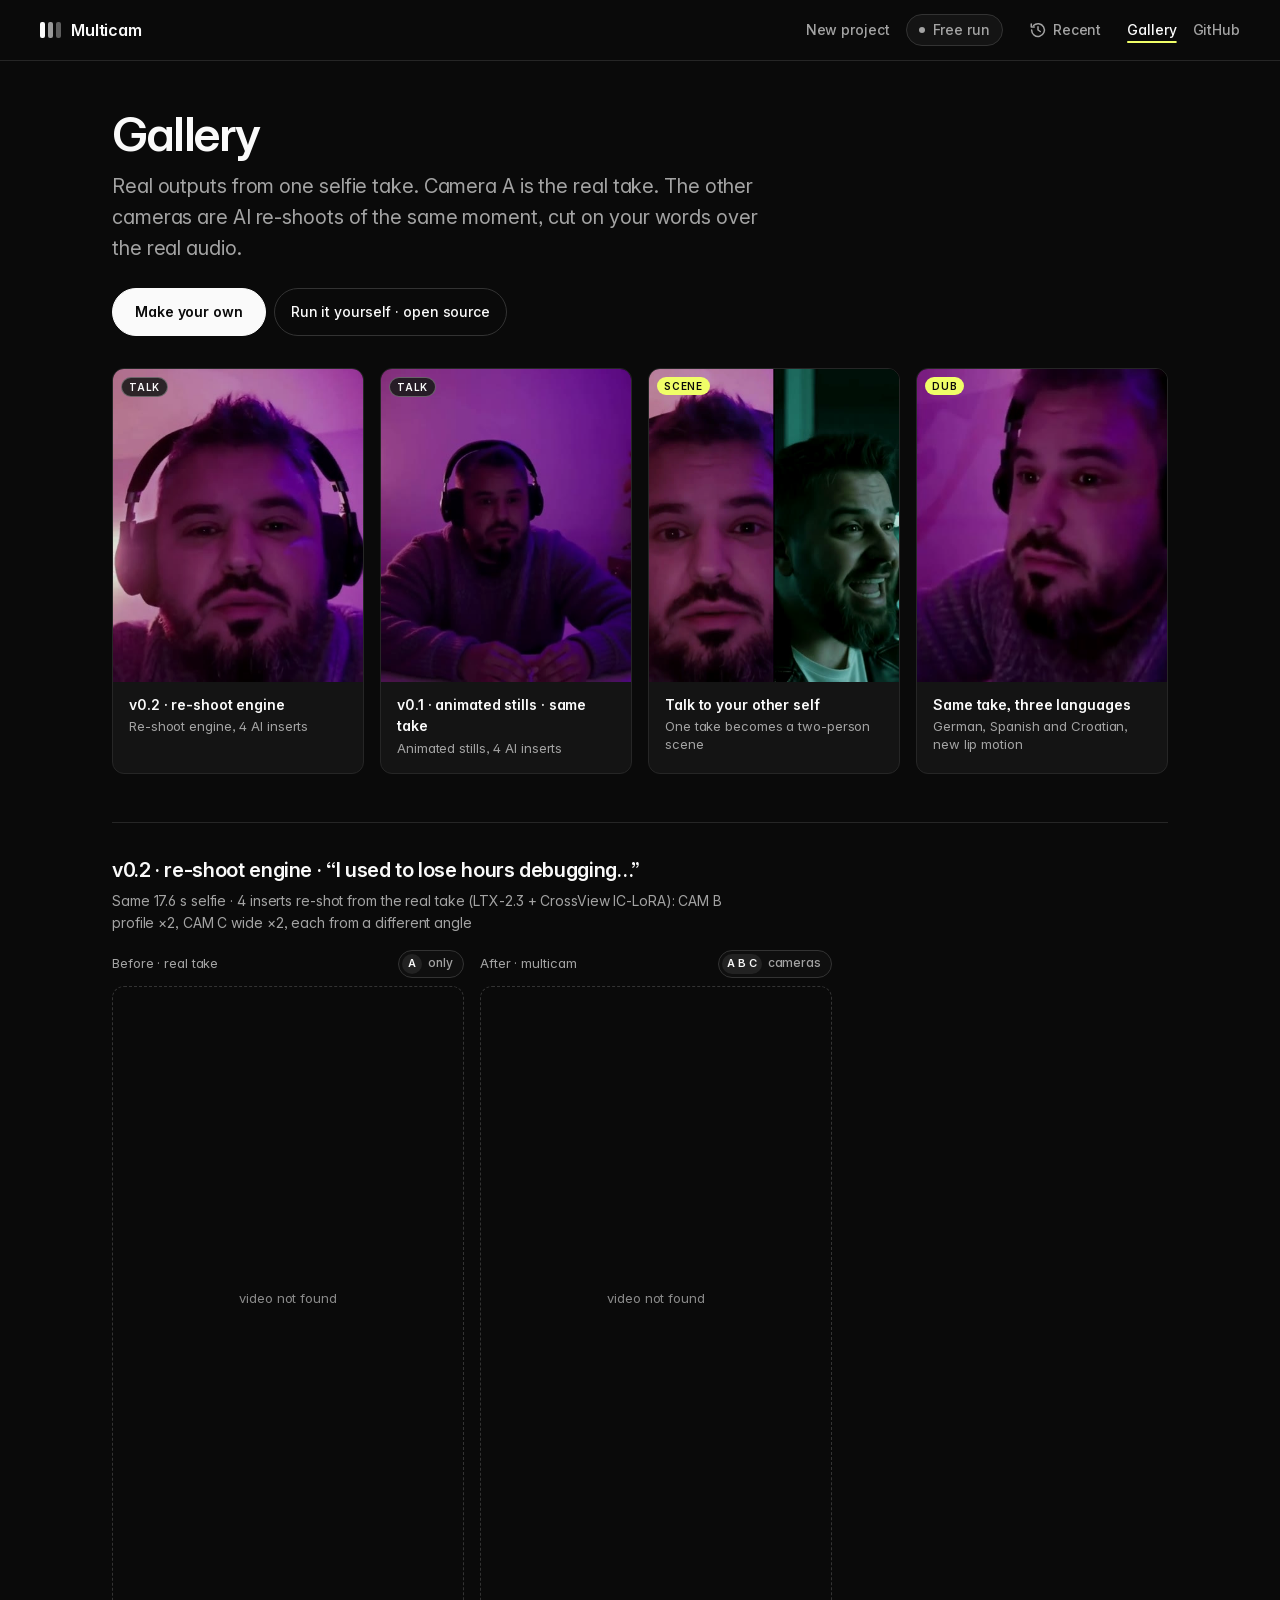
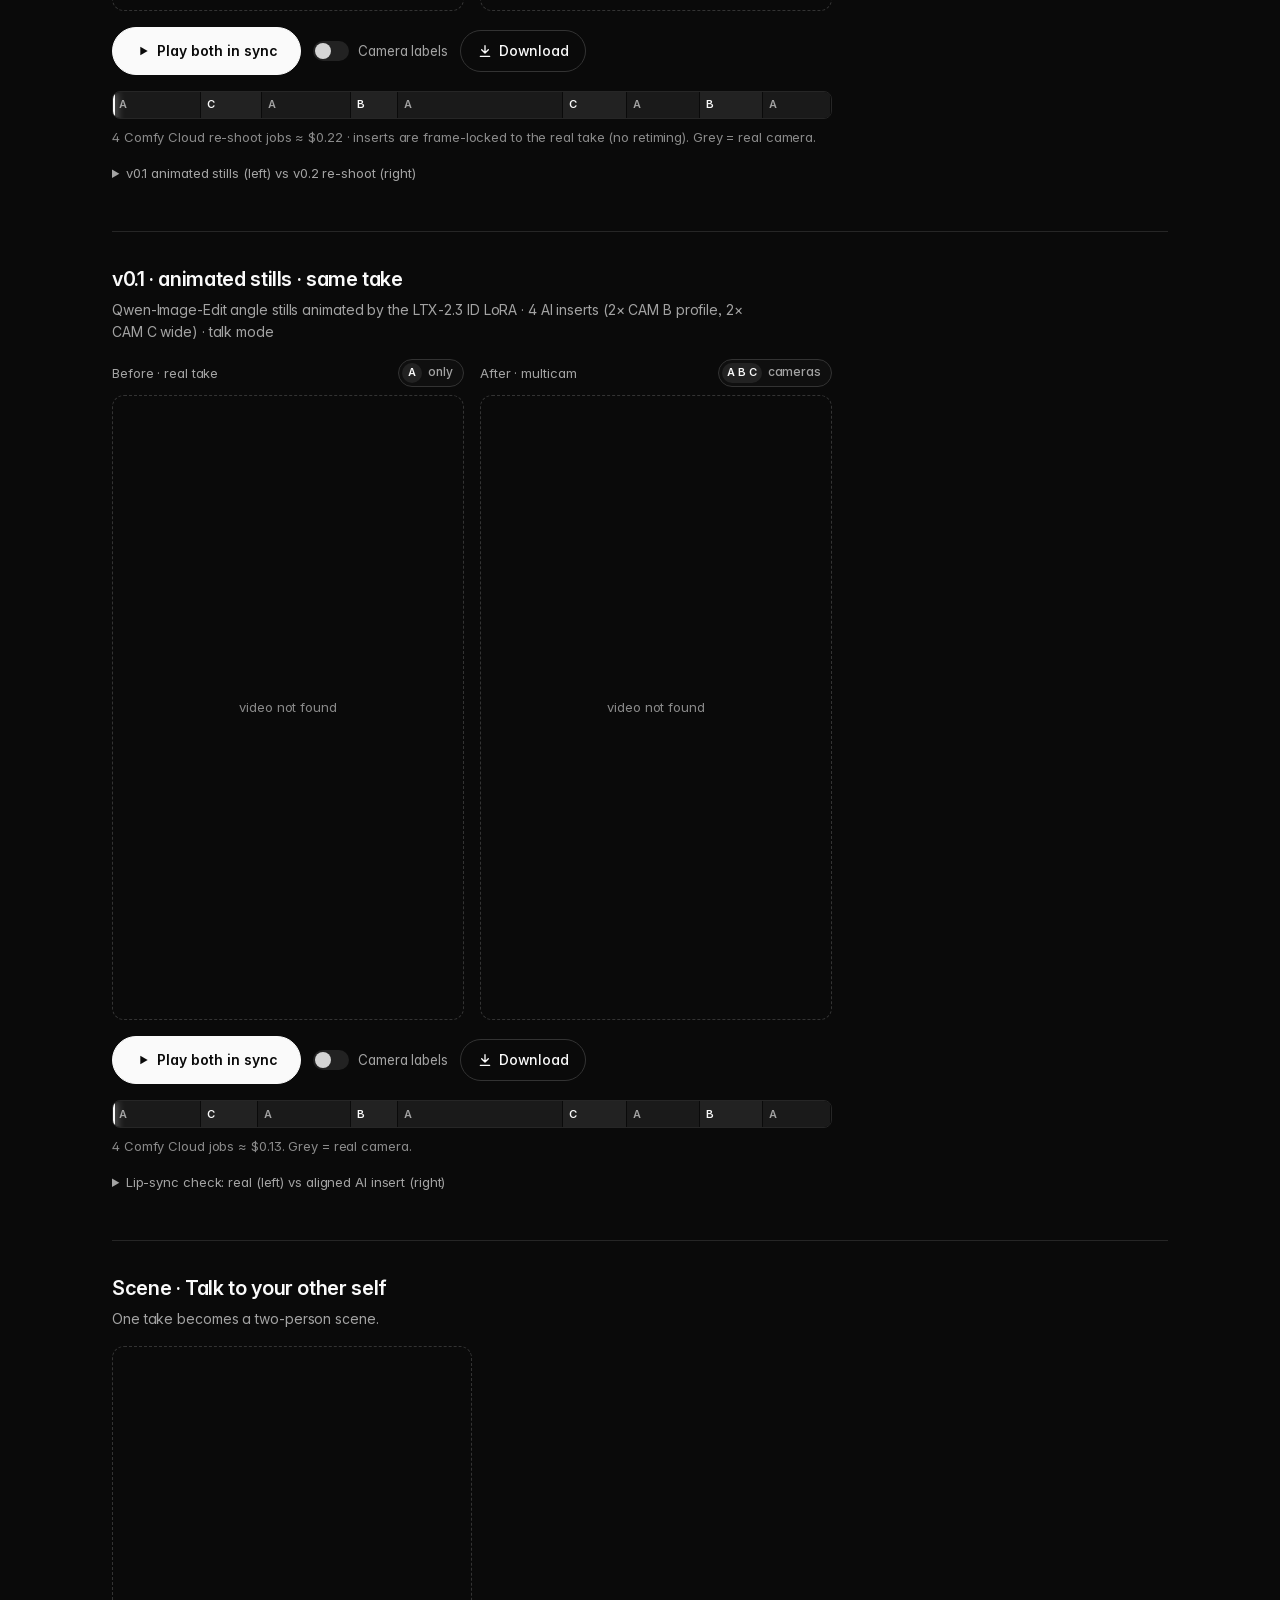
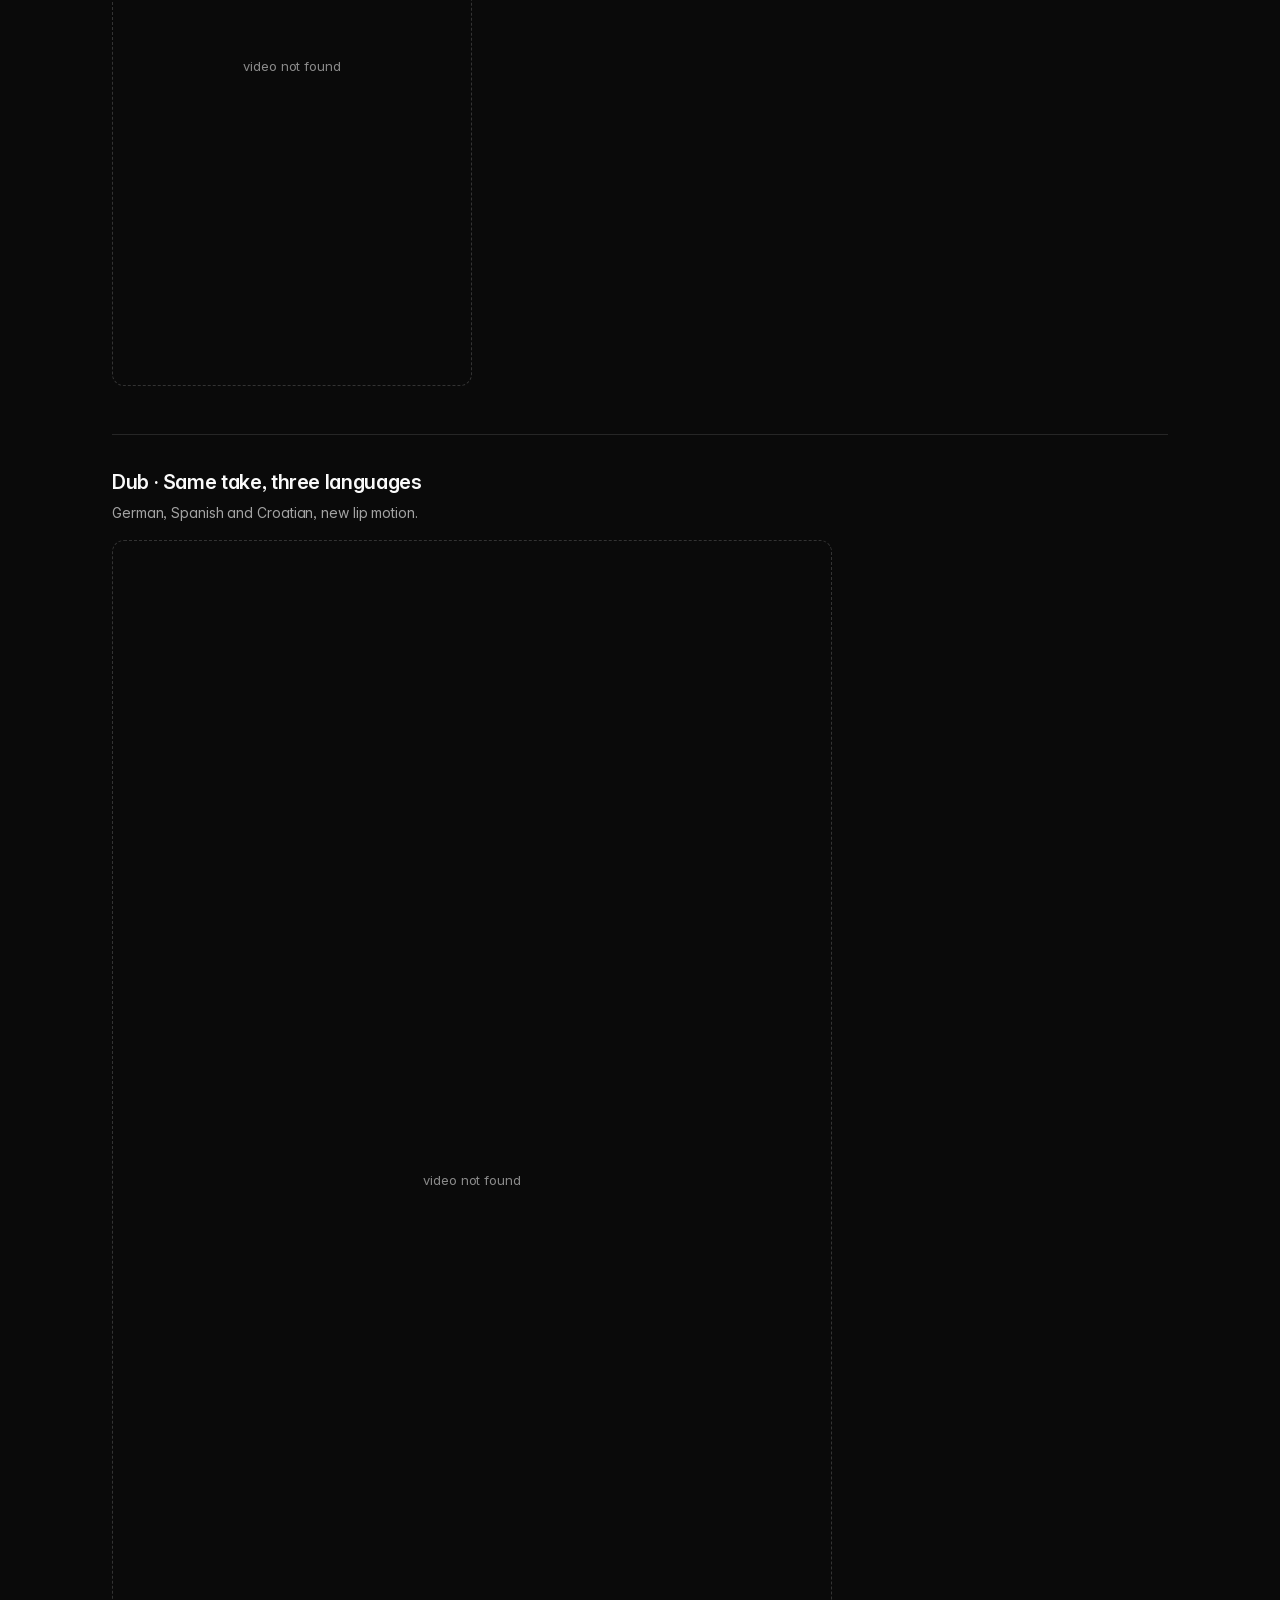
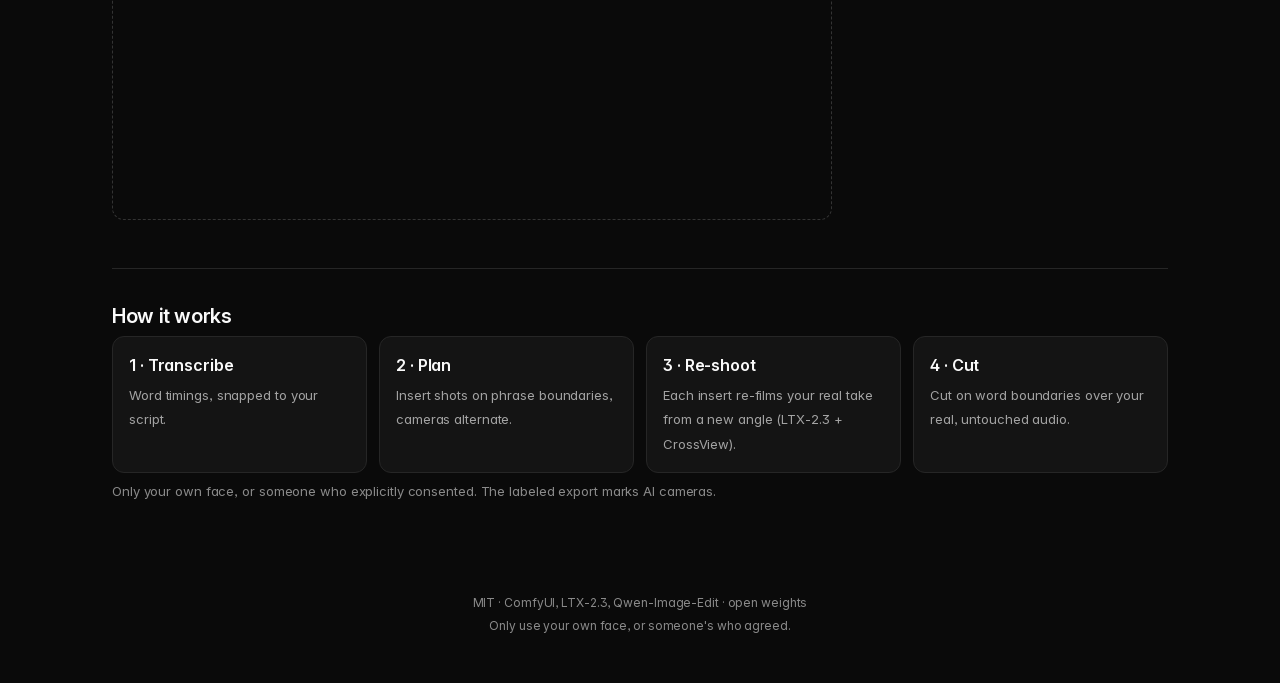
==== commit 4c551b92: "Gallery works on GitHub Pages: self-contained docs/assets (relative style/polish/subpage/font, synce" ====
--- a/docs/index.html
+++ b/docs/index.html
@@ -9,9 +9,9 @@
 <meta property="og:image" content="media/poster_v6.jpg">
 <meta name="theme-color" content="#0a0a0a">
 <link rel="icon" href="data:image/svg+xml,<svg xmlns='http://www.w3.org/2000/svg' viewBox='0 0 32 32'><rect width='32' height='32' rx='8' fill='%230a0a0a'/><rect x='7' y='9' width='4' height='14' rx='1.5' fill='white'/><rect x='14' y='9' width='4' height='14' rx='1.5' fill='white' opacity='.6'/><rect x='21' y='9' width='4' height='14' rx='1.5' fill='white' opacity='.35'/></svg>">
-<link rel="preload" href="/fonts/InterVariable.woff2" as="font" type="font/woff2" crossorigin>
-<link rel="stylesheet" href="/style.css">
-<link rel="stylesheet" href="/polish.css">
+<link rel="preload" href="assets/fonts/InterVariable.woff2" as="font" type="font/woff2" crossorigin>
+<link rel="stylesheet" href="assets/style.css">
+<link rel="stylesheet" href="assets/polish.css">
 <style>
 /* gallery: same tokens as the app (style.css + polish.css); only page-specific layout here */
 .g{width:min(1120px,100%);margin:0 auto;padding:0 clamp(16px,3vw,32px) var(--s7)}
@@ -59,7 +59,7 @@
   <section class="g-hero">
     <h1>Gallery</h1>
     <p>Real outputs from one selfie take. Camera A is the real take. The other cameras are AI re-shoots of the same moment, cut on your words over the real audio.</p>
-    <div class="g-cta"><a class="btn primary" href="/">Make your own</a><a class="btn secondary" id="repo2" href="#" target="_blank" rel="noopener">Run it yourself · open source</a></div>
+    <div class="g-cta"><a class="btn primary" href="/" data-home>Make your own</a><a class="btn secondary" id="repo2" href="#" target="_blank" rel="noopener">Run it yourself · open source</a></div>
   </section>
   <div class="g-grid" id="grid"></div>
   <div id="items"></div>
@@ -75,11 +75,14 @@
   </section>
 </main>
 <footer class="foot"><span>MIT · ComfyUI, LTX-2.3, Qwen-Image-Edit · open weights</span><span>Only use your own face, or someone's who agreed.</span></footer>
-<script src="/subpage.js"></script>
+<script src="assets/subpage.js"></script>
 <script src="config.js"></script>
 <script>
+// Same file on Fly (/gallery/) and GitHub Pages: assets are relative; "/" links go to the live app on *.github.io.
+const HOME = window.MCSubpage ? MCSubpage.home : (/\.github\.io$/.test(location.hostname) ? "https://one-shot-multicam.fly.dev/" : "/");
 window.MCSubpage ? MCSubpage.mount(document.getElementById("hdr"), "gallery", "Gallery")
-  : (document.getElementById("hdr").outerHTML = '<header class="top"><a class="brand" href="../">Multicam</a></header>');  // GitHub Pages copy
+  : (document.getElementById("hdr").outerHTML = `<header class="top"><a class="brand" href="${HOME}">Multicam</a></header>`);
+document.querySelectorAll('a[data-home]').forEach(a => a.href = HOME);
 const G = window.MULTICAM_GALLERY || {items: []};
 document.getElementById("repo2").href = G.repo;
 // the grid: one card per example (Talk items from config.js + the Scene and Dub examples)
@@ -91,7 +94,7 @@
 const grid = document.getElementById("grid");
 grid.innerHTML = cards.length ? cards.map(c => `<a class="g-card" href="#${c.id}"><span class="g-th"><img src="${c.thumb}" alt="" loading="lazy"><span class="mt-badge ${c.badge || "beta"}" style="${c.badge ? "" : "background:rgba(26,26,26,.88);border:1px solid rgba(255,255,255,.3)"}">${c.mode}</span></span>
   <span class="g-b"><b>${c.title}</b><small>${c.line}</small></span></a>`).join("")
-  : `<div class="g-empty">No examples yet. <a href="/">Make the first one</a>.</div>`;
+  : `<div class="g-empty">No examples yet. <a href="${HOME}">Make the first one</a>.</div>`;
 const vid = (src, poster) => `<video src="${src}" ${poster ? `poster="${poster}"` : ""} playsinline preload="metadata" controls onerror="this.outerHTML='<div class=missing>video not found</div>'"></video>`;
 const PLAY = '<svg class="i" viewBox="0 0 24 24" aria-hidden="true"><path d="M8 5.5v13l11-6.5z"/></svg>', DL = '<svg class="i" viewBox="0 0 24 24" aria-hidden="true"><path d="M12 4v11M7 10l5 5 5-5M5 20h14"/></svg>';
 document.getElementById("items").innerHTML = G.items.map((it, k) => `<section class="g-sec item" id="item-${k}" data-k="${k}"><h2>${it.title}</h2><p class="sub">${it.subtitle}</p>
--- a/docs/assets/style.css
+++ b/docs/assets/style.css
@@ -0,0 +1,502 @@
+[hidden]{display:none !important}
+:root{
+  color-scheme:dark;
+  /* Krea-style neutral ramp: canvas, one step lighter for cards, one more for raised controls */
+  --bg:#0a0a0a;--bg2:#0f0f0f;--panel:#141414;--panel2:#1a1a1a;--raise:#222222;--line:#262626;--line2:#333333;--line3:#4a4a4a;
+  --text:#fafafa;--muted:#a3a3a3;--dim:#8a8a8a;
+  /* the ONE accent: required-empty upload zones, focus rings, selected states. Never a CTA fill. */
+  --acc:#f0fe68;--acc-ink:#0a0a0a;--acc-soft:rgba(240,254,104,.10);--acc-line:rgba(240,254,104,.6);
+  /* primary CTA: solid white pill, black text */
+  --cta:#fafafa;--cta-ink:#0a0a0a;
+  /* status text only (not accents) */
+  --ok:#a3a3a3;--warn:#f5c26b;--bad:#ff8a8a;
+  /* cameras are monochrome: label chips carry the letter, not a colour */
+  --A:#d4d4d4;--B:#d4d4d4;--C:#d4d4d4;--D:#d4d4d4;
+  --r:12px;
+}
+*{box-sizing:border-box}
+html,body{margin:0}
+body{
+  min-height:100vh;color:var(--text);
+  font:15px/1.55 Inter,ui-sans-serif,system-ui,-apple-system,"Segoe UI",Roboto,sans-serif;
+  background:var(--bg);
+}
+a{color:var(--text);text-decoration-color:rgba(250,250,250,.45);text-underline-offset:2px}a:hover{text-decoration-color:var(--acc)}
+button,.btn,select,input,textarea{font:inherit;color:inherit}
+.top{position:sticky;top:0;z-index:5;display:flex;justify-content:space-between;align-items:center;
+  padding:14px clamp(16px,4vw,40px);backdrop-filter:blur(14px);background:rgba(10,10,10,.92);border-bottom:1px solid rgba(255,255,255,.05)}
+.brand{display:flex;align-items:center;gap:10px;font-weight:750;letter-spacing:-.01em;color:var(--text);text-decoration:none;font-size:17px}
+.logo{display:inline-flex;gap:3px}.logo i{width:8px;height:18px;border-radius:3px;background:var(--A)}
+.logo i:nth-child(2){background:var(--B)}.logo i:nth-child(3){background:var(--C)}
+.top nav{display:flex;gap:18px}.top nav a{color:var(--muted);text-decoration:none;font-weight:550}.top nav a:hover{color:var(--text)}
+main{width:min(980px,100%);margin:0 auto;padding:8px clamp(14px,3vw,28px) 40px}
+.hero{padding:36px 2px 18px}
+.hero h1{font-size:clamp(30px,5.4vw,50px);line-height:1.05;letter-spacing:-.03em;margin:0 0 14px}
+.grad{background:linear-gradient(100deg,var(--acc),var(--acc));-webkit-background-clip:text;background-clip:text;color:transparent}
+.hero p{color:var(--muted);max-width:680px;font-size:16.5px;margin:0 0 16px}.hero b{color:var(--text)}
+.pills{display:flex;flex-wrap:wrap;gap:8px}.pills span{font-size:12.5px;padding:5px 11px;border-radius:99px;border:1px solid var(--line);color:var(--muted);background:rgba(255,255,255,.02)}
+.card{background:var(--panel);border:1px solid var(--line);border-radius:var(--r);
+  padding:clamp(16px,2.6vw,24px);margin:16px 0;box-shadow:0 10px 40px rgba(0,0,0,.25)}
+.card-h{display:flex;justify-content:space-between;align-items:center;margin-bottom:14px;gap:10px}
+h2{font-size:17px;margin:0;display:flex;align-items:center;gap:10px;letter-spacing:-.01em}
+h3{font-size:15px;margin:0 0 10px}h3 small{color:var(--dim);font-weight:500;margin-left:6px}
+.n{width:24px;height:24px;border-radius:8px;display:inline-grid;place-items:center;font-size:12.5px;
+  background:var(--raise);color:var(--text);border:1px solid var(--line2)}
+.badge{font-size:12px;padding:4px 10px;border-radius:99px;background:var(--panel2);border:1px solid var(--line);color:var(--muted);white-space:nowrap}
+.badge.ok{color:var(--ok);border-color:rgba(163,163,163,.35);background:rgba(163,163,163,.08)}
+.badge.warn{color:var(--warn);border-color:rgba(245,194,107,.35);background:rgba(245,194,107,.08)}
+.badge.bad{color:var(--bad);border-color:rgba(255,138,138,.4)}
+.row{display:flex;align-items:center;gap:8px}.row.gap{gap:10px;margin-top:14px}.row.wrap{flex-wrap:wrap}.row.end{justify-content:flex-end}
+input,textarea,select{background:var(--bg2);border:1px solid var(--line2);border-radius:12px;padding:11px 13px;outline:none;min-width:0}
+input::placeholder,textarea::placeholder{color:var(--dim)}
+input:focus,textarea:focus,select:focus{border-color:var(--acc-line);box-shadow:0 0 0 3px var(--acc-soft)}
+#key{flex:1;font-family:ui-monospace,SFMono-Regular,Menlo,monospace;font-size:13.5px}
+textarea{width:100%;resize:vertical;margin-top:8px}
+button,.btn{cursor:pointer;border:1px solid var(--line2);background:transparent;border-radius:12px;padding:10px 16px;font-weight:600;
+  text-decoration:none;display:inline-flex;align-items:center;justify-content:center;gap:6px;transition:.15s;white-space:nowrap;color:var(--text)}
+button:hover:not(:disabled),.btn:hover{border-color:var(--line3);background:rgba(255,255,255,.05)}
+button:focus-visible,.btn:focus-visible,summary:focus-visible{outline:2px solid var(--acc);outline-offset:2px}
+button:disabled{opacity:.5;cursor:not-allowed}
+.secondary{background:transparent;border:1px solid var(--line2)}
+.ghost,button.ghost,.btn.ghost{background:transparent;border-color:transparent;color:var(--muted)}
+.ghost:hover:not(:disabled){color:var(--text);background:rgba(255,255,255,.05);border-color:transparent}
+.primary,button.primary,.btn.primary{border:1px solid var(--cta);background:var(--cta);color:var(--cta-ink);border-radius:999px;font-weight:600;padding:12px 22px}
+.primary:hover:not(:disabled),.btn.primary:hover{background:#e5e5e5;border-color:#e5e5e5}
+button.primary:disabled{opacity:1;background:var(--panel2);color:var(--muted);border:1px solid var(--line2)}
+.wide,button.wide{width:100%}
+button.primary.wide{padding:15px 22px;font-size:16px}
+.note{color:var(--muted);font-size:13px;margin:10px 0 0}.note b{color:var(--text)}
+.muted{color:var(--muted)}.small{font-size:13px}
+.drop{display:block;border:2px dashed var(--line3);border-radius:16px;padding:28px 22px;cursor:pointer;transition:.15s;background:var(--panel2)}
+.drop:hover,.drop.over{border-color:var(--acc);background:#1b1c12}
+#step1[data-state=active] .drop{border-color:var(--acc-line)}
+.drop-in{display:flex;gap:16px;align-items:center}.drop-in small{color:var(--muted)}
+.drop-ic{width:52px;height:52px;border-radius:14px;display:grid;place-items:center;background:var(--text);color:var(--bg);flex:none}
+.drop-ic svg{width:22px;height:22px;fill:none;stroke:currentColor;stroke-width:2;stroke-linecap:round;stroke-linejoin:round}
+.drop-file{margin-top:12px;display:flex;gap:14px;align-items:center}
+.drop-file video{width:72px;height:128px;object-fit:cover;border-radius:10px;background:#000}
+.seg{display:grid;grid-template-columns:1fr 1fr;gap:6px;margin-top:10px;padding:5px;border-radius:14px;background:var(--bg2);border:1px solid var(--line)}
+.seg button{border:0;background:transparent;border-radius:10px;color:var(--muted)}
+.seg button small{font-weight:500;color:var(--dim);margin-left:4px}
+.seg button.on{background:var(--raise);color:var(--text);box-shadow:inset 0 0 0 1.5px var(--acc-line)}
+.adv{margin-top:12px}.adv summary{cursor:pointer;color:var(--muted);font-size:13.5px}
+.steps{list-style:none;margin:0;padding:0;display:grid;grid-template-columns:repeat(6,1fr);gap:8px}
+.steps li{padding:12px 10px;border-radius:12px;background:var(--bg2);border:1px solid var(--line);font-size:13px;min-width:0}
+.steps li .t{display:flex;align-items:center;gap:7px;font-weight:650}
+.steps li .m{color:var(--dim);font-size:11.5px;margin-top:4px;overflow:hidden;text-overflow:ellipsis;display:-webkit-box;-webkit-line-clamp:2;-webkit-box-orient:vertical}
+.dot{width:9px;height:9px;border-radius:50%;background:var(--line3);flex:none}
+.steps li.running{border-color:rgba(255,255,255,.08);background:rgba(255,255,255,.08)}
+.steps li.running .dot{background:var(--acc);box-shadow:0 0 0 0 rgba(255,255,255,.08);animation:pulse 1.4s infinite}
+.steps li.done .dot{background:var(--ok)}.steps li.skipped .dot{background:#5c5c5c}.steps li.error .dot{background:var(--bad)}
+.steps li.error{border-color:rgba(255,138,138,.5)}
+@keyframes pulse{70%{box-shadow:0 0 0 8px rgba(255,255,255,.08)}100%{box-shadow:0 0 0 0 rgba(255,255,255,.08)}}
+.jobs{display:grid;gap:8px;margin-top:12px}
+.job{display:flex;justify-content:space-between;align-items:center;gap:10px;padding:10px 13px;border-radius:12px;background:var(--bg2);border:1px solid var(--line);font-size:13.5px}
+.job .st{font-size:12px;font-family:ui-monospace,Menlo,monospace;color:var(--muted)}
+.job.success .st{color:var(--ok)}.job.error .st,.job.non_retryable_error .st{color:var(--bad)}
+.job .bar{height:3px;border-radius:3px;background:var(--text);margin-top:6px;animation:load 1.6s ease-in-out infinite;transform-origin:left}
+@keyframes load{0%{transform:scaleX(.05);opacity:.6}50%{transform:scaleX(.8);opacity:1}100%{transform:scaleX(.05);opacity:.6}}
+.err{margin-top:12px;padding:12px;border-radius:12px;background:rgba(255,138,138,.08);border:1px solid rgba(255,138,138,.35);color:#ffc9c9;font-size:13.5px;word-break:break-word}
+.cams{display:grid;grid-template-columns:repeat(auto-fit,minmax(260px,1fr));gap:12px}
+.cam{border:1px solid var(--line);border-radius:14px;padding:12px;background:var(--bg2)}
+.cam-h{display:flex;align-items:center;gap:8px;font-weight:700;margin-bottom:10px}
+.tag{font-size:11.5px;font-weight:750;padding:3px 8px;border-radius:7px;color:#0b0b12}
+.tag.A{background:var(--A)}.tag.B{background:var(--B);color:#fff}.tag.C{background:var(--C)}.tag.D{background:var(--D)}
+.stills{display:grid;grid-template-columns:repeat(4,minmax(0,1fr));gap:6px}
+.still{position:relative;border-radius:9px;overflow:hidden;border:2px solid transparent;cursor:pointer;aspect-ratio:9/16;background:#000;padding:0}
+.still img{width:100%;height:100%;object-fit:cover;display:block}
+.still span{position:absolute;left:0;right:0;bottom:0;font-size:10px;padding:10px 4px 3px;background:linear-gradient(transparent,rgba(0,0,0,.85));text-align:center;font-weight:600}
+.still.on{border-color:var(--acc);box-shadow:0 0 0 3px rgba(255,255,255,.08)}
+.cam .empty{color:var(--dim);font-size:13px;padding:18px 6px;text-align:center;border:1px dashed var(--line);border-radius:10px}
+.estimate{margin-top:14px;padding:14px;border-radius:14px;background:var(--panel2);border:1px solid var(--line2);display:flex;justify-content:space-between;align-items:center;gap:12px;flex-wrap:wrap}
+.estimate .big{font-size:24px;font-weight:800;letter-spacing:-.02em}
+.estimate small{color:var(--muted)}
+.filebtn{border:1px solid var(--line2);border-radius:12px;padding:10px 14px;cursor:pointer;background:transparent;font-weight:600;font-size:14px;display:inline-flex;align-items:center;justify-content:center;gap:6px}
+.filebtn:hover{background:rgba(255,255,255,.05)}
+.result{display:grid;grid-template-columns:minmax(240px,340px) minmax(0,1fr);gap:22px;align-items:start}
+.editor{min-width:0}
+.newp{font-size:13px;padding:7px 12px}
+.player video{width:100%;aspect-ratio:9/16;border-radius:16px;background:#000;box-shadow:0 18px 50px rgba(0,0,0,.5);display:block}
+.toggles{display:flex;gap:16px;margin-top:12px;flex-wrap:wrap}
+.switch{display:flex;align-items:center;gap:9px;cursor:pointer;color:var(--muted);font-size:13.5px;user-select:none}
+.switch input{display:none}
+.switch span{width:36px;height:20px;border-radius:99px;background:var(--raise);position:relative;transition:.15s}
+.switch span:after{content:"";position:absolute;width:16px;height:16px;border-radius:50%;background:#d4d4d4;top:2px;left:2px;transition:.15s}
+.switch input:checked+span{background:var(--acc)}.switch input:checked+span:after{left:18px;background:#fff}
+.player .row .btn{flex:1}
+.share{margin-top:12px;padding:12px;border-radius:12px;background:var(--bg2);border:1px solid var(--line);display:grid;gap:8px;font-size:13.5px}
+.share .row a{flex:1}
+.timeline{display:flex;height:64px;border-radius:12px;overflow:hidden;border:1px solid var(--line);background:var(--bg2);position:relative}
+.seg-shot{position:relative;border:0;border-radius:0;padding:0 6px;min-width:0;flex-basis:0 !important;display:flex;flex-direction:column;justify-content:center;align-items:flex-start;
+  font-size:11px;font-weight:700;color:#0b0b12;border-right:1px solid rgba(0,0,0,.35);overflow:hidden;cursor:pointer}
+.seg-shot.A{background:repeating-linear-gradient(135deg,var(--raise) 0 6px,#1e1e1e 6px 12px);color:var(--muted);cursor:default}
+.seg-shot.B{background:var(--B);color:#fff}.seg-shot.C{background:var(--C)}.seg-shot.D{background:var(--D)}
+.seg-shot.dropped{background:repeating-linear-gradient(135deg,#2a1c1c 0 6px,#241818 6px 12px);color:#ffb3b3}
+.seg-shot.ins.A{cursor:pointer}
+.seg-shot .w{font-weight:500;opacity:.85;white-space:nowrap;overflow:hidden;text-overflow:ellipsis;max-width:100%}
+.seg-shot.sel{outline:2px solid #fff;outline-offset:-2px;z-index:1}
+.seg-shot.nc:after{content:"needs clip";position:absolute;right:4px;top:3px;font-size:9px;background:rgba(0,0,0,.5);color:#ffd28a;padding:1px 4px;border-radius:4px}
+.seg-shot:hover{filter:brightness(1.12)}
+.playhead-wrap{position:relative}
+.ruler{position:relative;height:20px;font-size:10.5px;color:var(--dim)}
+.ruler span{position:absolute;top:3px;transform:translateX(-50%)}
+.ph{position:absolute;top:-64px;width:2px;height:64px;background:#fff;box-shadow:0 0 8px #fff;pointer-events:none;border-radius:2px}
+.shot-panel{margin-top:10px;padding:14px;border-radius:14px;background:var(--bg2);border:1px solid var(--line);min-height:96px}
+.shot-panel .words{font-size:15px;margin:2px 0 10px}
+.shot-panel .meta{font-size:12px;color:var(--dim);font-family:ui-monospace,Menlo,monospace}
+.camsel{display:flex;gap:6px;flex-wrap:wrap;margin-top:10px}
+.camsel button{padding:8px 12px}.camsel button.on{border-color:var(--acc);background:rgba(255,255,255,.08)}
+.recent{display:grid;gap:8px}.recent a{display:flex;justify-content:space-between;padding:10px 13px;border-radius:12px;background:var(--bg2);border:1px solid var(--line);color:var(--text);text-decoration:none}
+.recent a:hover{border-color:var(--line3)}
+.foot{text-align:center;color:var(--dim);font-size:12.5px;padding:10px 16px 40px}
+.toast{position:fixed;left:50%;bottom:24px;transform:translateX(-50%) translateY(30px);opacity:0;transition:.25s;background:var(--panel2);border:1px solid var(--line2);
+  padding:11px 16px;border-radius:12px;font-size:14px;z-index:20;max-width:90vw;box-shadow:0 10px 30px rgba(0,0,0,.4)}
+.toast.on{opacity:1;transform:translateX(-50%)}
+dialog{border:1px solid var(--line);border-radius:18px;background:var(--panel);color:var(--text);padding:22px;width:min(440px,92vw);box-shadow:0 30px 80px rgba(0,0,0,.6)}
+dialog::backdrop{background:rgba(0,0,0,.72);backdrop-filter:blur(3px)}
+dialog h3{font-size:18px;margin:0 0 10px}
+dialog ul{padding-left:18px;color:var(--muted);margin:8px 0}
+@media (max-width:760px){
+  .steps{grid-template-columns:repeat(3,1fr)}
+  .result{grid-template-columns:1fr}
+  .player{max-width:360px;margin:0 auto;width:100%}
+  .stills{grid-template-columns:repeat(4,1fr)}
+  .row.gap>button{flex:1}
+}
+@media (max-width:420px){.steps{grid-template-columns:repeat(2,1fr)}.hero{padding-top:22px}}
+.recent a{flex-wrap:wrap;gap:4px 12px}
+@media (max-width:760px){.row.wrap>.muted{flex-basis:100%}#anglesBtn{white-space:normal}}
+.banner{width:min(1240px,calc(100% - 28px));margin:12px auto 0;padding:9px 16px;border-radius:999px;font-size:13.5px;line-height:1.5;text-align:center;
+  background:var(--panel);border:1px solid var(--line);color:var(--muted)}
+.banner b{color:#fff}.banner .meter{display:inline-block;vertical-align:middle;width:90px;height:6px;border-radius:6px;background:var(--raise);margin:0 6px;overflow:hidden}
+.banner .meter i{display:block;height:100%;background:var(--text)}
+.consent{display:flex;gap:10px;align-items:flex-start;margin-top:14px;font-size:13.5px;color:var(--muted);cursor:pointer}
+.consent input{margin-top:3px;accent-color:var(--acc);width:16px;height:16px;flex:none}.consent b{color:var(--text)}
+
+/* re-shoot engine + demo budget */
+.seg.engine{margin:0 0 12px}.seg.engine small{display:block;margin:2px 0 0;font-weight:400}
+.presets{display:flex;flex-wrap:wrap;gap:6px;margin:8px 0}
+.preset{padding:6px 10px;border-radius:99px;border:1px solid var(--line);background:var(--panel2);color:var(--text);font-size:12.5px;cursor:pointer}
+.preset.on{border-color:var(--acc);box-shadow:0 0 0 1px var(--acc) inset}
+.banner.out{border-color:rgba(255,138,138,.6)!important;background:rgba(255,138,138,.12)!important;font-size:14.5px}
+.banner.out a{color:#fff}
+#keyCard.attention{box-shadow:0 0 0 2px var(--warn),0 0 24px rgba(245,194,107,.35);animation:pulse 1.6s ease-in-out 3}
+@keyframes pulse{50%{box-shadow:0 0 0 3px var(--warn),0 0 36px rgba(245,194,107,.55)}}
+/* Scene mode */
+.scene-opts{display:grid;gap:10px;margin:12px 0}.scene-opts select{max-width:100%}
+.sc-grid{display:grid;grid-template-columns:1.4fr 1fr;gap:18px}@media(max-width:760px){.sc-grid{grid-template-columns:1fr}}
+.sc-dialogue{display:grid;gap:4px;margin-bottom:12px;font-size:14px}.sc-a{color:var(--muted)}.sc-a b{color:var(--A);margin-right:6px}
+#scPartner{grid-template-columns:repeat(3,1fr)}#mode{grid-template-columns:repeat(4,1fr)}
+.sc-line{display:grid;grid-template-columns:minmax(0,1fr) auto auto auto;gap:6px;align-items:center;margin-bottom:10px;padding-bottom:10px;border-bottom:1px solid var(--line)}
+.sc-line .sc-after{grid-column:1/-1;font-size:13px;padding:7px 10px;color:var(--muted)}
+
+.sc-log{font-size:12px;color:var(--dim);white-space:pre-wrap;max-height:140px;overflow:auto;margin:10px 0 0}
+.sc-edl{display:flex;gap:2px;margin:12px 0 8px;font-size:11px}.sc-shot-chip{padding:4px 6px;border-radius:6px;white-space:nowrap;overflow:hidden;text-overflow:ellipsis;min-width:0}
+.sc-shot-chip.A{background:rgba(141,138,168,.25)}.sc-shot-chip.B{background:rgba(255,255,255,.08)}
+#scPlayer{width:100%;max-width:360px;border-radius:14px;display:block;margin:8px 0;background:#000}
+/* Dub mode */
+.db-line{display:grid;gap:4px;margin-bottom:12px;padding-bottom:10px;border-bottom:1px solid var(--line)}
+.db-line .db-src{font-size:13px;color:var(--muted)}.db-line textarea{width:100%;min-height:52px}
+.db-line .db-fit{font-size:12px;color:var(--warn)}.db-line .db-fit.ok{color:var(--dim)}
+#dbPlayer{width:100%;max-width:360px;border-radius:14px;display:block;margin:8px 0;background:#000}
+
+/* ---- mobile (360-430 px phones). Root cause of the old horizontal overflow: `1fr` grid tracks can't
+   shrink below their nowrap buttons' min-content, so the 4-tab mode row pushed every card to ~580 px. */
+img,video{max-width:100%}
+main,.card,.foot,.banner,.note,.consent{overflow-wrap:break-word}
+.card,.card>*{min-width:0}
+.seg{grid-template-columns:repeat(2,minmax(0,1fr))}
+#mode{grid-template-columns:repeat(4,minmax(0,1fr))}
+#scPartner{grid-template-columns:repeat(3,minmax(0,1fr))}
+.seg button{min-width:0;white-space:normal;line-height:1.25;text-align:center}
+.scene-opts{grid-template-columns:minmax(0,1fr)}  /* an auto track grows to the longest <select> option */
+.camrec{display:none}
+@media (pointer:coarse){.camrec{display:inline-flex;align-items:center;justify-content:center;gap:6px;margin-top:10px;width:100%;min-height:44px}}
+@media (max-width:560px){
+  main{padding:4px 12px 32px}
+  .top{padding:12px 14px}.top nav{gap:14px}
+  .banner{width:calc(100% - 24px);padding:11px 13px}
+  .hero{padding:22px 0 12px}.hero p{font-size:15.5px}
+  .card{padding:16px 14px;margin:12px 0;border-radius:16px}
+  #mode{grid-template-columns:repeat(2,minmax(0,1fr))}
+  #scPartner{grid-template-columns:1fr}
+  .seg button{min-height:44px;padding:8px 10px}
+  .seg button small{margin-left:3px}
+  button,.btn,.filebtn,select{min-height:44px}
+  input:not([type=checkbox]):not([type=radio]):not([type=file]),textarea,select{font-size:16px!important}  /* no iOS focus zoom */
+  .row.gap,.row{flex-wrap:wrap}
+  .row.gap>.switch{flex-basis:100%}
+  input:not([type=checkbox]):not([type=radio]),select,textarea{max-width:100%}
+  button.primary{width:100%}
+  .row.gap>button,.row.gap>.btn,.row.gap>a.btn{flex:1 1 auto}
+  .drop{padding:16px 14px}.drop-in{gap:12px}
+  .consent{font-size:14px}.consent input{width:22px;height:22px;margin-top:0}
+  .card-h{flex-wrap:wrap}
+  .sc-line{grid-template-columns:minmax(0,1fr) auto}
+  .sc-line .sc-text{grid-column:1/-1}
+  #scPlayer,#dbPlayer{max-width:100%}
+  .db-line textarea{min-height:110px}
+  .foot{padding:10px 14px 32px}
+  dialog{padding:18px}
+}
+
+/* ================= first-run desktop UX (two columns: steps left, sticky preview right) ================= */
+.studio{width:min(1240px,100%);display:grid;grid-template-columns:minmax(0,1fr) minmax(320px,420px);
+  grid-template-areas:"intro stage" "flow stage";column-gap:28px;align-items:start}
+.intro{grid-area:intro}.flow{grid-area:flow;min-width:0}
+.stage{grid-area:stage;position:sticky;top:76px;margin-top:22px}
+body.in-project .studio{width:min(1240px,100%);grid-template-areas:"flow stage";grid-template-columns:minmax(0,1fr) minmax(300px,360px)}
+body.in-project .stage-card{display:none}
+.hero{padding:26px 2px 10px}
+.hero h1{font-size:clamp(30px,4vw,44px)}
+.hero p{font-size:16px;color:var(--muted);max-width:620px}
+.how{list-style:none;margin:8px 0 4px;padding:0;display:grid;grid-template-columns:repeat(3,minmax(0,1fr));gap:8px}
+.how li{display:flex;gap:10px;align-items:center;padding:10px 12px;border-radius:12px;background:var(--panel);border:1px solid var(--line);font-size:13.5px;color:var(--muted)}
+.how li b{color:var(--text)}
+.how-n{width:24px;height:24px;flex:none;border-radius:50%;display:grid;place-items:center;font-size:12px;font-weight:750;background:var(--raise);color:var(--text)}
+.wizard{padding:clamp(16px,2.2vw,24px)}
+.mode-h{display:flex;align-items:baseline;justify-content:space-between;gap:10px;flex-wrap:wrap}
+.mode-h h2{font-size:18px}
+/* mode tabs: icon + looping example + one line of what it does */
+.modes{display:grid;grid-template-columns:repeat(4,minmax(0,1fr));gap:10px;margin-top:12px}
+.modes button{flex-direction:column;align-items:stretch;justify-content:flex-start;text-align:left;white-space:normal;gap:6px;padding:8px 8px 12px;
+  border-radius:14px;background:var(--panel2);border:1px solid var(--line);min-width:0;color:var(--text)}
+.modes button:hover:not(:disabled){background:var(--raise);border-color:var(--line2)}
+.modes button.on{border:2px solid var(--acc);padding:7px 7px 11px;background:var(--panel2);box-shadow:0 0 0 4px var(--acc-soft)}
+.mt-media{position:relative;display:block;height:84px;border-radius:9px;overflow:hidden;background:#000}
+.mt-media video{width:100%;height:100%;object-fit:cover;display:block;opacity:.9}
+.mt-ic{position:absolute;left:6px;bottom:6px;width:28px;height:28px;border-radius:8px;display:grid;place-items:center;background:rgba(16,17,20,.82);color:var(--text)}
+.modes button.on .mt-ic{background:var(--acc);color:var(--acc-ink)}
+.mt-ic svg{width:16px;height:16px;fill:none;stroke:currentColor;stroke-width:2;stroke-linecap:round;stroke-linejoin:round}
+.mt-name{font-weight:750;font-size:15px;padding:0 4px}.mt-name small{font-weight:600;font-size:11px;color:var(--dim);margin-left:4px;text-transform:uppercase;letter-spacing:.04em}
+.mt-desc{font-size:12.5px;line-height:1.35;color:var(--muted);font-weight:500;padding:0 4px}
+/* numbered steps with done / active / locked states */
+.steps-flow{list-style:none;margin:18px 0 0;padding:0;display:grid;gap:0;counter-reset:s}
+.step{position:relative;padding:0 0 18px 46px}
+.step:not(:last-child):before{content:"";position:absolute;left:15px;top:34px;bottom:4px;width:2px;background:var(--line)}
+.step[data-state=done]:not(:last-child):before{background:var(--acc-line)}
+.step-h{display:flex;align-items:flex-start;gap:12px;min-height:32px}
+.step-n{position:absolute;left:0;top:0;width:32px;height:32px;border-radius:50%;display:grid;place-items:center;font-weight:800;font-size:14px;
+  background:var(--raise);color:var(--muted);border:1.5px solid var(--line2)}
+.step-n i{font-style:normal}
+.step[data-state=active] .step-n{background:var(--text);color:var(--bg);border-color:var(--text);box-shadow:0 0 0 4px rgba(250,250,250,.12)}
+.step[data-state=done] .step-n{background:var(--acc);color:var(--acc-ink);border-color:var(--acc)}
+.step[data-state=done] .step-n i{font-size:0}.step[data-state=done] .step-n i:after{content:"✓";font-size:15px}
+.step-t{flex:1;min-width:0}
+.step-t h3{font-size:16.5px;margin:4px 0 2px;display:flex;align-items:center;gap:8px;flex-wrap:wrap}
+.step-sub{margin:0;color:var(--muted);font-size:13.5px}.step-sub b{color:var(--text)}
+.step-st{font-size:12px;font-weight:700;color:var(--dim);white-space:nowrap;margin-top:6px}
+.step[data-state=done] .step-st{color:var(--acc)}
+.step-b{margin-top:12px}
+.step[data-state=locked] .step-t h3{color:var(--muted)}
+.step[data-state=locked] .step-b{opacity:.5}
+#step3[data-state=locked] .step-b{opacity:1}
+.req{display:inline-block;font-size:10.5px;font-weight:800;letter-spacing:.06em;text-transform:uppercase;padding:2px 7px;border-radius:99px;
+  color:var(--acc);border:1px solid var(--acc-line);vertical-align:middle;line-height:1.4}
+.opt{font-size:11.5px;font-weight:600;color:var(--dim);margin-left:6px}
+.field{display:grid;gap:6px;min-width:0}.field-l{font-size:13px;font-weight:650;color:var(--text);display:flex;align-items:center;gap:8px;flex-wrap:wrap}
+.field .seg{margin-top:0}
+.alt-src{margin-top:10px}.alt-src .camrec{margin-top:0;width:auto}
+.consent{padding:12px 14px;border-radius:12px;background:var(--panel2);border:1px solid var(--line)}
+.consent:has(input:checked){border-color:var(--acc-line)}
+.consent input{accent-color:var(--acc)}
+.adv{border:1px solid var(--line);border-radius:12px;padding:0;margin-top:14px;background:transparent}
+.adv summary{padding:11px 14px;font-weight:650;color:var(--muted)}
+.adv[open] summary{border-bottom:1px solid var(--line)}
+.adv-b{padding:12px 14px;display:grid;gap:12px}
+.card .adv:not(#advBox){border:0;margin-top:12px}.card .adv:not(#advBox) summary{padding:0;border:0}
+#scriptBox textarea,#lyricsBox textarea{margin-top:0}
+/* step 3: access choice + the one CTA + free-runs counter beside it */
+.access{margin:0 0 14px;padding:14px;background:var(--panel2);box-shadow:none;border-color:var(--line)}
+.access .card-h{margin-bottom:6px}.access-t{font-size:14px;margin:0}
+.access-seg{grid-template-columns:repeat(var(--n,3),minmax(0,1fr));margin-top:6px;background:var(--bg2)}
+.access-seg button small{display:block;margin:2px 0 0;font-size:11.5px;color:var(--acc)}
+.acc-pane .row{margin-top:10px}
+.go{display:flex;align-items:center;gap:14px}
+.go .primary{flex:1;margin:0}
+.runs{font-size:13px;font-weight:700;color:var(--text);padding:8px 12px;border-radius:999px;background:var(--panel2);border:1px solid var(--line2);white-space:nowrap}
+.runs.out{color:var(--bad);border-color:rgba(255,138,138,.5)}
+.why{margin:10px 0 0;font-size:13.5px;color:var(--warn)}.why.ok{color:var(--acc)}
+body.in-project #keyCard{background:var(--panel);margin:16px 0}
+/* sticky preview stage */
+.stage-card{background:var(--panel);border:1px solid var(--line);border-radius:18px;padding:14px;display:grid;gap:12px}
+.stage-h{display:flex;justify-content:space-between;align-items:center;gap:8px}
+.stage-tag{font-size:12px;font-weight:800;letter-spacing:.05em;text-transform:uppercase;color:var(--muted)}
+.stage-tabs{display:flex;gap:4px;padding:3px;border-radius:999px;background:var(--bg2);border:1px solid var(--line)}
+.stage-tabs button{padding:5px 12px;border:0;border-radius:999px;font-size:12.5px;color:var(--muted)}
+.stage-tabs button.on{background:var(--raise);color:var(--text)}
+.stage-frame{display:grid;place-items:center;background:#000;border-radius:14px;overflow:hidden}
+.stage-frame video{display:block;aspect-ratio:9/16;height:min(560px,calc(100vh - 300px));max-width:100%;object-fit:contain;background:#000}
+.stage-frame.wide video{aspect-ratio:auto;width:100%;height:auto}
+.stage-cap{margin:0;font-size:13.5px;color:var(--muted);line-height:1.5}
+/* results: video first, then Download MP4 (primary), then workflow (secondary) */
+.res{display:grid;gap:12px;margin:4px 0 14px}
+.res video{margin:0 !important}
+.res-actions{display:flex;gap:10px;flex-wrap:wrap;margin-top:12px}
+.res-actions .primary{flex:1 1 180px}
+.player .res-actions .btn{flex:1 1 auto}
+.player .row .btn{flex:initial}
+@media (max-width:980px){
+  .studio{grid-template-columns:minmax(0,1fr);grid-template-areas:"intro" "stage" "flow"}
+  .stage{position:static;margin-top:14px}
+  .stage-frame video{height:min(420px,60vh)}
+}
+@media (max-width:760px){.modes{grid-template-columns:repeat(2,minmax(0,1fr))}.how{grid-template-columns:1fr}}
+@media (max-width:560px){
+  .step{padding-left:40px}.step-n{width:28px;height:28px;font-size:13px}.step:not(:last-child):before{left:13px;top:30px}
+  .step-h{flex-wrap:wrap}.step-st{width:100%;margin-top:0}
+  .mt-media{height:64px}
+  .go{flex-direction:column;align-items:stretch;gap:8px}.runs{text-align:center}
+  .alt-src>*{flex:1 1 100%}
+  .access-seg{grid-template-columns:1fr}
+  .banner{border-radius:14px;text-align:left}
+  .stage-frame video{height:min(380px,55vh)}
+  .res-actions>*{flex:1 1 100%}
+}
+@media (prefers-reduced-motion:reduce){*{transition:none!important;animation:none!important}}
+.modes button.on .mt-name:after{content:"✓";margin-left:6px;color:var(--acc);font-weight:800}
+
+/* ===== step 2 legibility pass: real option cards, light form controls, photo drop zone ===== */
+input:not([type=checkbox]):not([type=radio]),textarea,select{background-color:var(--panel2);border:1px solid var(--line3);color:var(--text)}
+input:hover:not([type=checkbox]):not([type=radio]),textarea:hover,select:hover{border-color:#5c5c5c}
+select{appearance:none;-webkit-appearance:none;padding-right:40px;cursor:pointer;font-weight:550;
+  background-image:url("data:image/svg+xml,%3Csvg xmlns='http://www.w3.org/2000/svg' viewBox='0 0 24 24' fill='none' stroke='%23fafafa' stroke-width='2.4' stroke-linecap='round' stroke-linejoin='round'%3E%3Cpath d='M6 9l6 6 6-6'/%3E%3C/svg%3E");
+  background-repeat:no-repeat;background-position:right 13px center;background-size:16px}
+select option{background:var(--panel2);color:var(--text)}
+select.big{font-size:16px;padding:13px 44px 13px 15px}
+.choice{background:transparent;border:0;padding:0;gap:10px}
+.choice button{display:flex;align-items:center;justify-content:flex-start;gap:10px;text-align:left;padding:12px;min-height:64px;
+  background:var(--panel2);border:1.5px solid var(--line3);border-radius:14px;color:var(--text);position:relative}
+.choice button:hover:not(.on){background:var(--raise);border-color:#5c5c5c}
+.choice button.on{background:#1b1c12;border:2px solid var(--acc);padding:11.5px;box-shadow:0 0 0 3px var(--acc-soft)}
+.choice button.on:after{content:"✓";position:absolute;top:6px;right:8px;width:20px;height:20px;border-radius:50%;display:grid;place-items:center;
+  background:var(--acc);color:var(--acc-ink);font-size:12px;font-weight:900}
+.ch-ic{width:34px;height:34px;flex:none;border-radius:10px;display:grid;place-items:center;background:var(--raise);color:var(--text)}
+.choice button.on .ch-ic{background:var(--acc);color:var(--acc-ink)}
+.ch-ic svg{width:18px;height:18px;fill:none;stroke:currentColor;stroke-width:2;stroke-linecap:round;stroke-linejoin:round}
+.ch-t{display:grid;gap:1px;min-width:0;padding-right:16px}.ch-t b{font-size:14px;color:var(--text)}.ch-t small{font-size:12px;color:#b5b5b5;font-weight:500;margin:0}
+.drop-sm{padding:18px}
+.drop.filled{border:2px solid var(--acc);background:#1b1c12}
+#scPhotoBox .drop:not(.filled){border-color:var(--acc-line)}
+.drop-file .ok-check{width:26px;height:26px;border-radius:50%;display:grid;place-items:center;background:var(--acc);color:var(--acc-ink);font-weight:900;flex:none}
+#scPhotoFile img{width:72px;height:72px;object-fit:cover;border-radius:12px;display:block}
+#scPhotoFile{margin-top:0}
+@media (max-width:560px){.choice button{min-height:56px}}
+
+/* running jobs: leave-and-come-back note */
+.leave{margin:0 0 14px;padding:12px 14px;border-radius:14px;background:#1b1c12;border:1px solid var(--acc-line);display:grid;gap:10px;font-size:13.5px;color:var(--text)}
+.leave-row{display:flex;gap:8px}.leave-url{flex:1;font-family:ui-monospace,Menlo,monospace;font-size:12.5px}
+@media (max-width:560px){.leave-row{flex-direction:column}}
+
+/* ===== B's lines: REQUIRED, light field, lime dashed empty state; Auto-suggest ===== */
+.cam-field-h{display:flex;align-items:center;gap:8px;flex-wrap:wrap}
+.cam-field-h small{flex-basis:100%;margin:0}
+.cam-field{border:2px solid var(--line2);border-radius:14px;padding:10px;background:var(--panel2);transition:border-color .2s,box-shadow .2s}
+.cam-field.is-empty{border:2px dashed var(--acc);background:rgba(240,254,104,.06)}
+.cam-empty{padding:12px 6px;color:var(--text);font-size:14.5px;line-height:1.5}
+.cam-empty b{color:var(--text)}
+.cam-field .sc-line{grid-template-columns:minmax(0,1fr) auto}.cam-field .sc-line .sc-text{grid-column:1/-1;padding:11px 12px}
+.cam-field .sc-line:last-child{border-bottom:0;margin-bottom:0;padding-bottom:0}
+.cam-field .sc-text,.cam-field .db-text{background:var(--raise);border:1.5px solid var(--line3);color:var(--text);font-size:15px}
+.cam-field .sc-text.empty,.cam-field .db-text.empty{border:1.5px dashed var(--acc);background:#1b1c12}
+.cam-field .sc-text::placeholder,.cam-field .db-text::placeholder{color:#8f8f8f}
+.cam-field.flash{animation:camflash 1.6s ease-out}
+@keyframes camflash{0%{box-shadow:0 0 0 0 rgba(240,254,104,.9);border-color:var(--acc);background:rgba(240,254,104,.22)}100%{box-shadow:0 0 0 10px rgba(240,254,104,0)}}
+.filled-note{margin:8px 2px 0;color:var(--acc);font-weight:700;font-size:14px}
+button.suggest{border:1.5px solid var(--acc-line);color:var(--text);background:var(--panel2);font-weight:700}
+button.suggest:hover:not(:disabled){background:var(--raise);border-color:var(--acc)}
+button .ic{width:17px;height:17px;fill:var(--acc);flex:none}
+/* loading labels for start buttons */
+button.is-loading{position:relative;cursor:progress;opacity:1!important}
+button.is-loading>*{display:none}
+button.is-loading{font-size:0!important}
+button.is-loading::after{content:attr(data-loading);font-size:14.5px;display:inline-flex;align-items:center;gap:8px}
+button.is-loading::before{content:"";width:15px;height:15px;border-radius:50%;border:2px solid currentColor;border-right-color:transparent;animation:spin .8s linear infinite;margin-right:8px;flex:none}
+@keyframes spin{to{transform:rotate(360deg)}}
+/* ===== the big job panel (right column on desktop, sticky on top on mobile) ===== */
+.job-panel{background:var(--panel);border:2px solid var(--line2);border-radius:18px;padding:18px;display:grid;gap:10px;margin-bottom:14px}
+.job-panel[data-state=running]{border-color:var(--acc-line);box-shadow:0 0 0 4px var(--acc-soft)}
+.job-panel[data-state=done]{border-color:var(--acc)}
+.jp-top{display:flex;align-items:center;gap:10px;flex-wrap:wrap}
+.jp-k{font-size:12px;font-weight:800;letter-spacing:.06em;text-transform:uppercase;color:var(--acc)}
+.job-panel[data-state=idle] .jp-k{color:var(--dim)}
+.jp-time{margin-left:auto;font-size:13px;font-weight:700;color:var(--muted);font-variant-numeric:tabular-nums}
+.jp-title{font-size:21px;font-weight:780;line-height:1.25;color:var(--text)}
+.jp-title.sm{font-size:17px}
+.jp-detail{font-size:13.5px;color:var(--muted);line-height:1.45;overflow-wrap:anywhere}
+.jp-bar{height:10px;border-radius:99px;background:var(--raise);overflow:hidden}
+.jp-bar i{display:block;height:100%;width:4%;border-radius:99px;background:var(--acc);transition:width .6s}
+.jp-bar.ind i{width:35%;animation:ind 1.4s ease-in-out infinite}
+@keyframes ind{0%{transform:translateX(-100%)}100%{transform:translateX(300%)}}
+.spin{width:20px;height:20px;border-radius:50%;border:3px solid var(--acc);border-right-color:transparent;animation:spin .8s linear infinite;flex:none}
+.jp-leave{font-size:13px;color:var(--muted);display:flex;align-items:center;gap:8px;flex-wrap:wrap;padding-top:8px;border-top:1px solid var(--line)}
+.jp-leave button{padding:5px 12px;font-size:13px}
+.job-panel[data-state=error]{background:var(--panel);border-color:#ff8a8a}
+.jp-err-h{font-size:21px;font-weight:800;color:#ffd0d0}
+.jp-err-m{font-size:14px;color:var(--text);line-height:1.5;max-height:9em;overflow:auto;overflow-wrap:anywhere;background:rgba(0,0,0,.22);border-radius:10px;padding:10px 12px}
+.jp-actions{display:flex;gap:10px;flex-wrap:wrap}
+.jp-retry{background:#ff8a8a;color:#2a0707;border:0;font-weight:800;border-radius:999px;padding:10px 20px}
+.jp-retry:hover{background:#ffa3a3}
+.jp-actions .ghost{color:#ffd0d0}
+.jp-note{font-size:12.5px;color:var(--muted)}
+/* ===== resume card (home, top) ===== */
+.resume{margin:18px 0 4px;display:flex;align-items:center;gap:16px;flex-wrap:wrap;padding:18px 20px;border-radius:18px;
+  background:linear-gradient(90deg,var(--panel2),var(--panel));border:2px solid var(--acc-line)}
+.rs-main{flex:1 1 280px;min-width:0}
+.rs-k{font-size:12px;font-weight:800;letter-spacing:.06em;text-transform:uppercase;color:var(--acc)}
+.rs-t{font-size:22px;font-weight:800;margin:2px 0 4px}
+.rs-m{font-size:14px;color:var(--muted)}.rs-m b{color:var(--text)}
+.rs-more{margin-top:6px;font-size:13px;color:var(--muted)}.rs-more a{color:var(--text)}
+.rs-act{display:flex;gap:8px;flex-wrap:wrap}
+.rs-go{border:2px solid var(--acc)!important;color:var(--text);font-weight:800;padding:11px 22px}
+@media (max-width:980px){
+  body.in-project .studio{grid-template-columns:minmax(0,1fr);grid-template-areas:"stage" "flow"}
+  body.in-project .stage{position:sticky;top:0;z-index:20;margin-top:8px}
+  .job-panel[data-state=idle]{display:none}
+  body.in-project .job-panel{margin-bottom:6px;box-shadow:0 8px 24px rgba(0,0,0,.5)}
+}
+@media (max-width:560px){
+  .job-panel{padding:14px;gap:8px}.jp-title{font-size:18px}.jp-err-h{font-size:18px}
+  .rs-act>*{flex:1 1 auto}.rs-t{font-size:19px}
+  body.in-project .job-panel[data-state=running] .jp-leave{display:none}
+}
+
+/* ===== progress panel: one line on mobile, idle example on desktop ===== */
+.jp-mini,.jp-chev{display:none}
+body.in-project.stage-idle .stage-card{display:grid}
+@media (max-width:980px){body.in-project.stage-idle .stage-card{display:none}}
+@media (max-width:560px){
+  .job-panel[data-state=running]{cursor:pointer;padding:10px 14px;gap:8px}
+  .job-panel[data-state=running]:not(.open)>:not(.jp-top){display:none}
+  .job-panel[data-state=running] .jp-top{flex-wrap:nowrap;min-width:0}
+  .job-panel[data-state=running]:not(.open) .jp-k{display:none}
+  .job-panel[data-state=running]:not(.open) .jp-mini{display:block;flex:1 1 auto;min-width:0;white-space:nowrap;overflow:hidden;text-overflow:ellipsis;font-size:14px;font-weight:700;color:var(--text)}
+  .job-panel[data-state=running]:not(.open) .jp-eta{display:none}
+  .job-panel[data-state=running] .jp-time{flex:none}
+  .job-panel[data-state=running] .jp-chev{display:block;flex:none;width:8px;height:8px;border-right:2px solid var(--muted);border-bottom:2px solid var(--muted);transform:rotate(45deg);margin:-4px 2px 0 4px;transition:transform .2s}
+  .job-panel[data-state=running].open .jp-chev{transform:rotate(-135deg);margin-top:4px}
+  .job-panel[data-state=error]{padding:12px 14px;gap:8px}
+  .jp-err-h{font-size:16px}.jp-err-m{font-size:13px;max-height:4.6em;padding:8px 10px}
+  .jp-retry{padding:8px 16px}.jp-note{display:none}
+}
+/* scene still picker: one row per B framing, light option cards, lime ring + check on the chosen one */
+.sc-stills{display:block}
+.sc-step{margin:0 0 10px;padding:10px 12px;border-radius:12px;background:var(--acc-soft);border:1px solid var(--acc-line);font-size:13.5px;color:var(--text)}
+.sc-pick-row{margin-bottom:14px}
+.sc-pick-h{display:flex;align-items:center;gap:8px;flex-wrap:wrap;font-size:14px;font-weight:750;margin:0 0 8px;text-transform:capitalize}
+.sc-pick-h .req,.sc-pick-h .tag{text-transform:uppercase}
+.sc-none{font-size:12px;font-weight:700;color:var(--warn);text-transform:none}
+.sc-pick-opts{display:grid;grid-template-columns:repeat(auto-fill,minmax(104px,1fr));gap:10px}
+.sc-pick{position:relative;display:flex;flex-direction:column;align-items:stretch;gap:6px;padding:6px;min-width:0;text-align:left;white-space:normal;
+  background:var(--panel2);border:1.5px solid var(--line3);border-radius:14px;color:var(--text);cursor:pointer}
+.sc-pick:hover:not(.chosen){background:var(--raise);border-color:#5c5c5c}
+.sc-pick img{width:100%;aspect-ratio:9/16;object-fit:cover;border-radius:9px;display:block;background:#000}
+.sc-pick.chosen{background:#1b1c12;border:2px solid var(--acc);padding:5.5px;box-shadow:0 0 0 3px var(--acc-soft)}
+.sc-pick.chosen:after{content:"✓";position:absolute;top:10px;right:10px;width:22px;height:22px;border-radius:50%;display:grid;place-items:center;
+  background:var(--acc);color:var(--acc-ink);font-size:13px;font-weight:900}
+.sc-use{position:absolute;left:10px;top:10px;font-size:10.5px;font-weight:800;letter-spacing:.05em;text-transform:uppercase;padding:2px 7px;border-radius:99px;background:var(--acc);color:var(--acc-ink)}
+.sc-flag{font-size:11.5px;font-weight:700;line-height:1.3;color:var(--warn)}
+.sc-pick.bad img{opacity:.5;filter:grayscale(.5)}
+.sc-cap{display:grid;gap:1px;font-size:12.5px;line-height:1.3}.sc-cap small{font-size:11px;color:var(--muted)}
+.sc-pick:focus-visible{outline:2px solid var(--acc);outline-offset:2px}
+@media (max-width:560px){.sc-pick-opts{grid-template-columns:repeat(2,minmax(0,1fr))}}
--- a/docs/assets/polish.css
+++ b/docs/assets/polish.css
@@ -0,0 +1,452 @@
+/* ==========================================================================================
+   visual-polish layer (loaded after style.css). Reference lock: Krea (look), Runway lip-sync
+   (layout), Frame.io (result player + chips), Synthesia (progress), Linear (type + density).
+   See screens_desktop/POLISH_DECISIONS.md. Behaviour lives in the JS; this file is looks only.
+   ========================================================================================== */
+@font-face{font-family:"Inter";src:url("fonts/InterVariable.woff2") format("woff2");font-weight:100 900;font-style:normal;font-display:swap}
+
+:root{
+  /* type scale (px): 12 · 13 · 14 · 16 · 20 · 28 · 56 */
+  --t-xs:12px;--t-sm:13px;--t-base:14px;--t-md:16px;--t-lg:20px;--t-xl:28px;
+  /* spacing scale (px): 4 · 8 · 12 · 16 · 24 · 32 · 48 · 64 */
+  --s1:4px;--s2:8px;--s3:12px;--s4:16px;--s5:24px;--s6:32px;--s7:48px;--s8:64px;
+  /* radius: 8 controls/cards, 12 media frames, pill for actions + chips */
+  --r-sm:8px;--r-md:12px;--r-pill:999px;
+  --ease:cubic-bezier(.2,.7,.2,1);
+}
+
+/* ---------- typography ---------- */
+body{font-family:"Inter",ui-sans-serif,system-ui,-apple-system,"Segoe UI",Roboto,sans-serif;font-size:var(--t-md);line-height:1.55;
+  font-feature-settings:"cv11","ss01","ss03";-webkit-font-smoothing:antialiased;letter-spacing:-.006em}
+h1,h2,h3{font-weight:600;letter-spacing:-.018em}
+h2{font-size:var(--t-lg)}
+h3{font-size:var(--t-md)}
+h3 small,.opt,.step-st{font-weight:400}
+b,strong{font-weight:600}
+.note,.small,.muted.small{font-size:var(--t-sm)}
+code,pre,.jp-time,.leave-url,#key{font-variant-numeric:tabular-nums}
+
+/* ---------- chrome ---------- */
+.top{backdrop-filter:none;background:var(--bg);border-bottom:1px solid var(--line);padding:14px clamp(16px,4vw,40px)}
+.brand{font-weight:600;font-size:var(--t-md);letter-spacing:-.01em}
+.logo i{width:5px;height:16px;border-radius:2px;background:var(--text)}
+.logo i:nth-child(2){background:var(--text);opacity:.6}
+.logo i:nth-child(3){background:var(--text);opacity:.35}
+.top nav{gap:var(--s5)}
+.top nav a{font-size:var(--t-base);font-weight:500;color:var(--muted)}
+a:hover{text-decoration-color:var(--text)}
+
+/* free-run banner: a quiet single line, not a full-width pill */
+.banner{width:min(1240px,calc(100% - 28px));margin:0 auto;padding:10px 0 0;border:0;border-radius:0;background:transparent;
+  font-size:var(--t-sm);color:var(--muted);text-align:left}
+.banner b{font-weight:500;color:var(--text)}
+.banner a{color:var(--text)}
+.banner .meter{background:var(--raise)}
+.banner.out{background:transparent!important;border:0!important;color:#ffc9c9;font-size:var(--t-sm)}
+
+/* ---------- layout: inputs left, one big preview right (Runway) ---------- */
+main.studio{width:min(1240px,100%);padding:0 clamp(16px,3vw,32px) var(--s7);
+  grid-template-columns:minmax(0,1fr) minmax(340px,440px);column-gap:var(--s7)}
+.stage{top:84px;margin-top:var(--s7)}
+
+/* hero: plain white type, big scale, one short line */
+.hero{padding:var(--s7) 0 var(--s6)}
+.hero h1{font-size:clamp(36px,4.6vw,60px);line-height:1.02;letter-spacing:-.035em;font-weight:600;margin:0 0 var(--s4);color:var(--text)}
+.hero p{font-size:var(--t-lg);line-height:1.45;color:var(--muted);max-width:30em;margin:0;letter-spacing:-.01em}
+
+/* flatten: the wizard is the page, not a box inside the page */
+.card{background:var(--panel);border:1px solid var(--line);border-radius:var(--r-md);box-shadow:none;padding:var(--s5);margin:var(--s4) 0}
+.card.wizard{background:transparent;border:0;padding:0;margin:0}
+.mode-h{margin-bottom:var(--s3)}
+.mode-h h2{font-size:var(--t-sm);font-weight:500;color:var(--muted);letter-spacing:0}
+
+/* mode cards: a real still from each mode's example, name, one line */
+.modes{gap:var(--s3);margin-top:0}
+.modes button{padding:0;gap:0;border-radius:var(--r-md);background:var(--panel);border:1px solid var(--line);overflow:hidden;
+  transition:border-color .16s var(--ease),background-color .16s var(--ease)}
+.modes button:hover:not(:disabled){background:var(--panel2);border-color:var(--line3)}
+.modes button.on{border:1px solid var(--text);padding:0;background:var(--panel2);box-shadow:none}
+.modes button.on .mt-name:after{content:none}
+.mt-media{height:auto;aspect-ratio:4/3;border-radius:0;background:#000}
+.mt-media img{width:100%;height:100%;object-fit:cover;object-position:50% 30%;display:block;opacity:.82;transition:opacity .2s var(--ease),transform .4s var(--ease)}
+.modes button:hover .mt-media img,.modes button.on .mt-media img{opacity:1}
+.modes button:hover .mt-media img{transform:scale(1.025)}
+.mt-name{font-size:var(--t-base);font-weight:600;padding:var(--s3) var(--s3) 2px}
+.mt-name small{font-size:10px;font-weight:600;letter-spacing:.08em;color:var(--dim);margin-left:6px}
+.mt-desc{font-size:var(--t-sm);line-height:1.4;color:var(--muted);padding:0 var(--s3) var(--s3)}
+
+/* steps: numbered rows divided by hairlines, no rail, no nested boxes */
+.steps-flow{margin-top:var(--s6);border-top:1px solid var(--line)}
+.step{padding:var(--s5) 0 var(--s5) 44px;border-bottom:1px solid var(--line)}
+.step:not(:last-child):before{content:none}
+.step-n{top:var(--s5);width:28px;height:28px;font-size:var(--t-sm);font-weight:600;background:transparent;color:var(--muted);border:1px solid var(--line2)}
+.step[data-state=active] .step-n{background:var(--text);color:var(--bg);border-color:var(--text);box-shadow:none}
+.step[data-state=done] .step-n{background:transparent;color:var(--text);border-color:var(--line3)}
+.step[data-state=done] .step-n i:after{content:"";display:block;width:12px;height:12px;background:currentColor;
+  -webkit-mask:url("data:image/svg+xml,%3Csvg xmlns='http://www.w3.org/2000/svg' viewBox='0 0 24 24' fill='none' stroke='black' stroke-width='3' stroke-linecap='round' stroke-linejoin='round'%3E%3Cpath d='M5 12.5l4.5 4.5L19 7.5'/%3E%3C/svg%3E") center/contain no-repeat;
+          mask:url("data:image/svg+xml,%3Csvg xmlns='http://www.w3.org/2000/svg' viewBox='0 0 24 24' fill='none' stroke='black' stroke-width='3' stroke-linecap='round' stroke-linejoin='round'%3E%3Cpath d='M5 12.5l4.5 4.5L19 7.5'/%3E%3C/svg%3E") center/contain no-repeat}
+.step-t h3{font-size:var(--t-md);font-weight:600;margin:3px 0 2px}
+.step-sub{font-size:var(--t-base);color:var(--muted)}
+.step-st{font-size:var(--t-xs);font-weight:500;color:var(--dim)}
+.step[data-state=done] .step-st{color:var(--muted)}
+.step-b{margin-top:var(--s4)}
+.step[data-state=locked] .step-b{opacity:.45}
+
+/* REQUIRED: monochrome, tracked caps (the accent is reserved for the empty zone itself) */
+.req{font-size:10px;font-weight:600;letter-spacing:.09em;padding:2px 7px;border-radius:var(--r-pill);color:var(--muted);border:1px solid var(--line2);background:transparent}
+.opt{font-size:var(--t-xs);color:var(--dim)}
+
+/* drop zones: accent dashed border while required + empty; neutral once filled */
+.drop{border:1.5px dashed var(--line3);border-radius:var(--r-md);background:var(--panel);padding:var(--s5);transition:border-color .16s var(--ease),background-color .16s var(--ease)}
+#step1[data-state=active] .drop:not(.filled),#scPhotoBox .drop:not(.filled){border-color:var(--acc-line)}
+.drop:hover,.drop.over{border-color:var(--acc);background:var(--panel2)}
+.drop.filled{border:1px solid var(--line2);background:var(--panel)}
+.drop-in{gap:var(--s4)}
+.drop-in b{font-weight:600}
+.drop-in u{text-decoration-color:var(--line3);text-underline-offset:3px}
+.drop-in small{font-size:var(--t-sm);color:var(--dim)}
+.drop-ic{width:44px;height:44px;border-radius:var(--r-pill);background:var(--text);color:var(--bg)}
+.drop-ic svg{width:18px;height:18px}
+.drop-file .ok-check{background:var(--text);color:var(--bg)}
+
+/* buttons */
+button,.btn,.filebtn{border-radius:var(--r-pill);font-weight:500;font-size:var(--t-base);padding:9px 16px;border:1px solid var(--line2);
+  transition:background-color .14s var(--ease),border-color .14s var(--ease),color .14s var(--ease),transform .14s var(--ease)}
+button:hover:not(:disabled),.btn:hover,.filebtn:hover{border-color:var(--line3);background:var(--panel2)}
+button:active:not(:disabled),.btn:active{transform:translateY(1px)}
+.ghost,button.ghost,.btn.ghost{color:var(--muted)}
+.primary,button.primary,.btn.primary{font-weight:600}
+button.primary.wide{padding:14px 22px;font-size:var(--t-md)}
+.i{width:16px;height:16px;flex:none;fill:none;stroke:currentColor;stroke-width:2;stroke-linecap:round;stroke-linejoin:round}
+.i path[d^="M8 5.5"]{fill:currentColor;stroke:none}
+.alt-src{margin-top:var(--s3);gap:var(--s2)}
+#exampleBtn{padding-left:10px}
+button .ic{fill:var(--text)}
+button.suggest{border:1px solid var(--line3);background:transparent;font-weight:500}
+button.suggest:hover:not(:disabled){background:var(--panel2);border-color:var(--text)}
+
+/* focus: one visible ring, the accent */
+:where(button,.btn,a,summary,.filebtn,[tabindex]):focus-visible{outline:2px solid var(--acc);outline-offset:2px}
+input:focus,textarea:focus,select:focus{border-color:var(--acc-line)!important;box-shadow:0 0 0 3px var(--acc-soft)!important}
+.drop:focus-within{border-color:var(--acc)}
+
+/* form controls */
+input:not([type=checkbox]):not([type=radio]),textarea,select{background-color:var(--bg2);border:1px solid var(--line2);border-radius:var(--r-sm);font-size:var(--t-base)}
+input:hover:not([type=checkbox]):not([type=radio]),textarea:hover,select:hover{border-color:var(--line3)}
+select option{background:var(--panel2)}
+.consent{padding:var(--s3) 0 0;border:0;background:transparent;font-size:var(--t-base);color:var(--muted);margin-top:var(--s3)}
+.consent:has(input:checked){border:0}
+.consent input{accent-color:var(--text)}
+.field-l{font-size:var(--t-sm);font-weight:500}
+.adv{border:1px solid var(--line);border-radius:var(--r-sm)}
+.adv summary{font-weight:500;font-size:var(--t-sm)}
+
+/* option cards (who answers you): neutral; selected = accent ring + check */
+.choice button{background:var(--panel);border:1px solid var(--line2);border-radius:var(--r-md);min-height:60px;padding:12px}
+.choice button:hover:not(.on){background:var(--panel2);border-color:var(--line3)}
+.choice button.on{background:var(--panel2);border:1px solid var(--acc);padding:12px;box-shadow:0 0 0 1px var(--acc) inset}
+.choice button.on:after,.sc-pick.chosen:after{content:"";background:var(--acc) url("data:image/svg+xml,%3Csvg xmlns='http://www.w3.org/2000/svg' viewBox='0 0 24 24' fill='none' stroke='%230a0a0a' stroke-width='3.2' stroke-linecap='round' stroke-linejoin='round'%3E%3Cpath d='M5 12.5l4.5 4.5L19 7.5'/%3E%3C/svg%3E") center/12px no-repeat}
+.ch-ic{background:var(--raise);border-radius:var(--r-sm)}
+.choice button.on .ch-ic{background:var(--text);color:var(--bg)}
+.ch-t b{font-weight:600}
+.ch-t small{color:var(--muted)}
+
+/* segmented control (payment) */
+.seg{background:var(--bg2);border:1px solid var(--line);border-radius:var(--r-pill);padding:4px}
+.seg button{border-radius:var(--r-pill);font-weight:500}
+.seg button.on{background:var(--raise);color:var(--text);box-shadow:none}
+.access{background:transparent;border:0;padding:0;margin:0 0 var(--s4)}
+.access-t{font-size:var(--t-sm);font-weight:500;color:var(--muted)}
+.access-seg button small{color:var(--muted)}
+.badge{background:transparent;border:1px solid var(--line2);font-size:var(--t-xs);color:var(--muted)}
+.runs{background:transparent;border:1px solid var(--line2);font-weight:500;color:var(--muted)}
+.why{color:var(--muted);font-size:var(--t-sm)}
+.why.ok{color:var(--text)}
+.go{gap:var(--s3)}
+
+/* ---------- preview stage: framed player, camera chips under it (Frame.io) ---------- */
+.stage-card{background:var(--panel);border:1px solid var(--line);border-radius:var(--r-md);padding:var(--s3);gap:var(--s3)}
+.stage-h{padding:2px 4px 0}
+.stage-tag{font-size:var(--t-xs);font-weight:500;letter-spacing:.08em;color:var(--muted)}
+.stage-tabs{background:var(--bg2)}
+.stage-frame{border-radius:var(--r-sm);border:1px solid var(--line);background:#000}
+.stage-frame video{height:min(600px,calc(100vh - 290px))}
+.stage-chips{display:flex;flex-wrap:wrap;gap:6px;padding:0 4px}
+.chip{display:inline-flex;align-items:center;gap:6px;font-size:var(--t-xs);font-weight:500;color:var(--muted);padding:3px 10px 3px 3px;border-radius:var(--r-pill);border:1px solid var(--line2);background:var(--bg2);white-space:nowrap}
+.chip b{display:inline-grid;place-items:center;min-width:20px;height:20px;padding:0 5px;border-radius:var(--r-pill);background:var(--raise);color:var(--text);font-size:11px;font-weight:600}
+.stage-cap{font-size:var(--t-sm);color:var(--muted);padding:0 4px}
+#stagePlay{border-color:var(--line2)}
+
+/* ---------- progress panel: preview + one bar + one status line (Synthesia) ---------- */
+.job-panel{background:var(--panel);border:1px solid var(--line);border-radius:var(--r-md);padding:var(--s4);gap:var(--s3)}
+.job-panel[data-state=running]{border-color:var(--line2);box-shadow:none}
+.job-panel[data-state=done]{border-color:var(--line2)}
+.jp-k{font-size:var(--t-xs);font-weight:500;letter-spacing:.08em;color:var(--muted)}
+.jp-time{font-size:var(--t-sm);font-weight:500;color:var(--muted)}
+.jp-title{font-size:var(--t-lg);font-weight:600;letter-spacing:-.015em;line-height:1.3}
+.jp-title.sm{font-size:var(--t-md)}
+.jp-detail{font-size:var(--t-sm);color:var(--muted)}
+.jp-bar{height:4px;background:var(--raise)}
+.jp-bar i{background:var(--text)}
+.spin{width:14px;height:14px;border-width:2px;border-color:var(--text);border-right-color:transparent}
+.jp-prev{display:block;width:100%;max-height:220px;aspect-ratio:16/10;object-fit:cover;border-radius:var(--r-sm);border:1px solid var(--line);background:#000}
+.jp-leave{font-size:var(--t-sm);border-top:1px solid var(--line);padding-top:var(--s3)}
+.job-panel[data-state=error]{background:var(--panel);border-color:rgba(255,138,138,.45)}
+.jp-err-h{font-size:var(--t-lg);font-weight:600;color:var(--text);display:flex;align-items:center;gap:8px}
+.jp-err-h:before{content:"";width:8px;height:8px;border-radius:50%;background:var(--bad);flex:none}
+.jp-err-m{font-size:var(--t-sm);color:var(--text);background:var(--bg2);border:1px solid var(--line)}
+.jp-retry{background:var(--cta);color:var(--cta-ink);font-weight:600;border:1px solid var(--cta)}
+.jp-retry:hover{background:#e5e5e5!important}
+.jp-actions .ghost{color:var(--muted)}
+.jp-note{color:var(--dim);font-size:var(--t-xs)}
+
+/* resume card */
+.resume{background:var(--panel);border:1px solid var(--line2);border-radius:var(--r-md)}
+.rs-k{font-size:var(--t-xs);font-weight:500;letter-spacing:.08em;color:var(--muted)}
+.rs-t{font-size:var(--t-lg);font-weight:600}
+.rs-go{border:1px solid var(--cta)!important;background:var(--cta);color:var(--cta-ink);font-weight:600}
+
+/* leave-and-come-back note */
+.leave{background:var(--bg2);border:1px solid var(--line);border-radius:var(--r-md)}
+
+/* scene: B's lines field + still picker */
+.cam-field{border:1px solid var(--line2);border-radius:var(--r-md);background:var(--bg2)}
+.cam-field.is-empty{border:1.5px dashed var(--acc-line);background:var(--acc-soft)}
+.cam-field .sc-text,.cam-field .db-text{background:var(--panel2);border:1px solid var(--line2)}
+.cam-field .sc-text.empty,.cam-field .db-text.empty{border:1.5px dashed var(--acc-line);background:var(--bg2)}
+.filled-note{color:var(--muted);font-weight:500}
+.tag{font-weight:600;letter-spacing:.06em;color:var(--text);background:var(--raise)!important;border:1px solid var(--line2)}
+.sc-a b{color:var(--muted)}
+.sc-step{background:var(--bg2);border:1px solid var(--line);border-radius:var(--r-sm);color:var(--muted)}
+.sc-step b{color:var(--text)}
+.sc-pick-h{font-weight:600}
+.sc-pick{background:var(--panel);border:1px solid var(--line2);border-radius:var(--r-md)}
+.sc-pick:hover:not(.chosen){background:var(--panel2);border-color:var(--line3)}
+.sc-pick.chosen{background:var(--panel2);border:1px solid var(--acc);padding:6px;box-shadow:0 0 0 1px var(--acc) inset}
+.sc-use{background:var(--acc);color:var(--acc-ink);font-weight:600;letter-spacing:.08em}
+.sc-flag{color:var(--warn);font-weight:500}
+.sc-cap b{font-weight:600}
+.sc-shot-chip,.sc-shot-chip.A,.sc-shot-chip.B{background:var(--bg2);border:1px solid var(--line2);color:var(--muted);border-radius:var(--r-pill);padding:4px 10px}
+.sc-edl{gap:6px}
+.estimate{background:var(--bg2);border:1px solid var(--line);border-radius:var(--r-md)}
+.estimate .big{font-weight:600}
+.err{background:var(--bg2);border-color:rgba(255,138,138,.45);color:#ffc9c9}
+#scPlayer,#dbPlayer,.player video{border-radius:var(--r-md);border:1px solid var(--line);box-shadow:none}
+.res{background:var(--bg2);border:1px solid var(--line);border-radius:var(--r-md);padding:var(--s3)}
+.switch span{background:var(--raise)}
+.switch input:checked+span{background:var(--text)}
+.switch input:checked+span:after{background:var(--bg)}
+.toast{background:var(--panel2);border:1px solid var(--line2);border-radius:var(--r-sm)}
+dialog{border-radius:var(--r-md);box-shadow:0 24px 64px rgba(0,0,0,.6)}
+dialog::backdrop{backdrop-filter:none}
+#keyCard.attention{box-shadow:0 0 0 1px var(--acc);animation:none}
+
+/* footer: two quiet lines */
+.foot{display:grid;gap:4px;padding:var(--s6) 16px var(--s7);font-size:var(--t-xs);color:var(--dim)}
+
+/* subtle motion */
+.step-b,.job-panel,.stage-card{animation:rise .32s var(--ease) both}
+@keyframes rise{from{opacity:0;transform:translateY(4px)}to{opacity:1;transform:none}}
+@media (prefers-reduced-motion:reduce){*{transition:none!important;animation:none!important}}
+
+/* ---------- responsive ---------- */
+@media (max-width:980px){
+  .stage{margin-top:var(--s5)}
+  .stage-frame video{height:min(460px,62vh)}
+}
+@media (max-width:560px){
+  .hero{padding:var(--s6) 0 var(--s5)}
+  .hero h1{font-size:38px;letter-spacing:-.03em}
+  .hero p{font-size:var(--t-md)}
+  .modes{gap:var(--s2)}
+  .mt-media{height:auto}
+  .step{padding:var(--s4) 0 var(--s4) 38px}
+  .step-n{top:var(--s4)}
+  .drop{padding:var(--s4)}
+  .card{padding:var(--s4)}
+  .banner{width:calc(100% - 32px);padding:10px 0 0}
+  main.studio{padding:0 16px var(--s6)}
+}
+
+/* ---- pass 2 ---- */
+.banner{width:min(1240px,100%);padding:12px clamp(16px,3vw,32px) 0}
+@media (min-width:981px){main.studio{grid-template-columns:minmax(0,1fr) minmax(320px,380px)}}
+.stage-frame{display:block}
+.stage-frame video{width:100%;height:auto;aspect-ratio:9/16;max-height:calc(100vh - 290px);min-height:360px;object-fit:cover}
+.stage-frame.wide video{aspect-ratio:auto;min-height:0;object-fit:contain}
+@media (max-width:980px){
+  body:not(.in-project) .studio{grid-template-areas:"intro" "flow" "stage"}
+  .stage-frame video{max-height:none;min-height:0;width:min(100%,360px);margin:0 auto}
+}
+@media (max-width:560px){
+  .banner{width:100%;padding:12px 16px 0}
+}
+@media (max-width:980px){main.studio{grid-template-columns:minmax(0,1fr);column-gap:0}}
+/* result in the right column (desktop): the in-card copy hides, the stage plays it big */
+@media (min-width:981px){
+  body.in-project.has-result .stage-card{display:grid}
+  body.has-result #scResult>video,body.has-result #dbResult>video{display:none}
+  body.has-result .stage-frame video{object-fit:contain;background:#000}
+}
+/* running panel on mobile stays one line: the preview only shows when expanded */
+@media (max-width:560px){
+  .job-panel[data-state=running]:not(.open) .jp-prev{display:none}
+  .jp-prev{max-height:140px}
+  .mt-media{aspect-ratio:16/10}
+  .mt-name{padding:10px 10px 0}
+  .mt-desc{padding:2px 10px 10px}
+}
+.seg.choice{background:transparent;border:0;padding:0;border-radius:0}
+@media (min-width:981px){body.has-result #scEdl{display:none}}
+.sc-del .i{width:14px;height:14px}
+
+/* ---------- mode badges: top-left of the thumbnail. NEW = solid lime pill; BETA = quiet dark pill ---------- */
+.mt-badge{position:absolute;left:8px;top:8px;z-index:1;font-size:10px;font-weight:600;letter-spacing:.08em;text-transform:uppercase;
+  line-height:1;padding:4px 7px;border-radius:var(--r-pill)}
+.mt-badge.new{background:var(--acc);color:var(--acc-ink)}
+.mt-badge.beta{background:rgba(26,26,26,.88);color:var(--text);border:1px solid rgba(255,255,255,.3)}
+
+/* ---------- "Your recent runs": quiet compact list (right column on desktop, under the flow on mobile) ---------- */
+.history{margin-top:var(--s5);padding:var(--s4);border:1px solid var(--line);border-radius:var(--r-md);background:transparent}
+.hist-h{display:flex;align-items:baseline;justify-content:space-between;gap:var(--s2);margin-bottom:var(--s2)}
+.hist-h h2{font-size:var(--t-xs);font-weight:500;letter-spacing:.08em;text-transform:uppercase;color:var(--muted);margin:0}
+button.linkish{border:0;background:transparent;padding:2px 4px;font-size:var(--t-sm);color:var(--muted);text-decoration:underline;text-decoration-color:var(--line3);text-underline-offset:3px;min-height:0}
+button.linkish:hover:not(:disabled){color:var(--text);background:transparent}
+.hist-list{list-style:none;margin:0;padding:0;display:grid}
+.hist-list li+li{border-top:1px solid var(--line)}
+.hist-row{display:flex;align-items:center;gap:var(--s3);padding:var(--s2) 2px;text-decoration:none;color:var(--text);border-radius:var(--r-sm)}
+.hist-row:hover .hist-t b{text-decoration:underline;text-decoration-color:var(--line3);text-underline-offset:3px}
+.hist-row .i{color:var(--dim);margin-left:auto}
+.hist-th{width:30px;height:40px;flex:none;border-radius:6px;overflow:hidden;background:var(--panel2);border:1px solid var(--line);display:grid;place-items:center}
+.hist-th img{width:100%;height:100%;object-fit:cover;display:block}
+.hist-th i{font-style:normal;font-size:var(--t-xs);font-weight:600;color:var(--muted)}
+.hist-t{display:grid;min-width:0}
+.hist-t b{font-size:var(--t-base);font-weight:500;white-space:nowrap;overflow:hidden;text-overflow:ellipsis}
+.hist-t small{font-size:var(--t-xs);color:var(--dim)}
+body.in-project .history{display:none}
+.seg.choice button{border-radius:var(--r-md)}
+#drop:has(#dropFile:not([hidden])){border:1px solid var(--line2)}
+
+/* ---------- camera angle tiles (replace the label-only presets) ---------- */
+.framing-note{display:flex;gap:10px;align-items:flex-start;margin:0 0 var(--s3);padding:10px 12px;border:1px solid var(--line);border-radius:var(--r-sm);background:var(--bg2);font-size:var(--t-sm);color:var(--text)}
+.framing-note .i{color:var(--muted);margin-top:2px}
+.ang-tiles{display:grid;grid-template-columns:repeat(auto-fill,minmax(96px,1fr));gap:8px;margin:8px 0}
+button.preset.ang{display:flex;flex-direction:column;align-items:stretch;gap:2px;padding:4px 4px 8px;text-align:left;white-space:normal;border-radius:var(--r-md);
+  background:var(--panel);border:1px solid var(--line2);font-size:var(--t-sm);color:var(--text);box-shadow:none;min-width:0}
+button.preset.ang:hover:not(:disabled){background:var(--panel2);border-color:var(--line3)}
+button.preset.ang.on{border-color:var(--acc);box-shadow:0 0 0 1px var(--acc) inset;background:var(--panel2)}
+.ang-m{position:relative;display:block;aspect-ratio:3/4;border-radius:8px;overflow:hidden;background:#000;margin-bottom:4px}
+.ang-m img,.ang-m video{width:100%;height:100%;object-fit:cover;display:block}
+.ang-m.flip img,.ang-m.flip video{transform:scaleX(-1)}
+.ang-s{position:absolute;left:6px;top:6px;font-size:10px;font-weight:600;letter-spacing:.08em;text-transform:uppercase;line-height:1;padding:4px 6px;border-radius:var(--r-pill);background:rgba(10,10,10,.82);color:var(--text);border:1px solid rgba(255,255,255,.3)}
+.ang-s.sub{color:var(--muted);border-color:rgba(255,255,255,.16)}
+.ang-n{font-weight:600;font-size:var(--t-sm);padding:0 4px}
+.ang-h{font-size:var(--t-xs);line-height:1.35;color:var(--muted);padding:0 4px}
+@media (max-width:560px){.ang-tiles{grid-template-columns:repeat(3,minmax(0,1fr))}}
+
+/* ---------- header: payment pill + recent-runs icon ---------- */
+.top nav{align-items:center;gap:var(--s4)}
+.hdr-pill{display:inline-flex;align-items:center;gap:8px;height:32px;padding:0 12px;border-radius:var(--r-pill);border:1px solid var(--line2);background:var(--panel);
+  font-size:var(--t-sm);font-weight:500;color:var(--text);min-height:0}
+.hdr-pill .pp-dot{width:6px;height:6px;border-radius:50%;background:var(--muted)}
+.hdr-pill.out .pp-dot{background:var(--warn)}
+.hdr-ic{position:relative;display:inline-flex;align-items:center;gap:6px;height:32px;padding:0 10px;border:0;background:transparent;color:var(--muted);font-size:var(--t-base);font-weight:500;min-height:0}
+.hdr-ic:hover:not(:disabled){color:var(--text);background:transparent}
+.hdr-ic .i{width:18px;height:18px}
+.hdr-dot{position:absolute;top:5px;left:22px;width:7px;height:7px;border-radius:50%;background:var(--acc);box-shadow:0 0 0 2px var(--bg)}
+#runsLeft{cursor:pointer}
+
+/* ---------- sheets: right drawer (desktop), bottom sheet (mobile) ---------- */
+.sheet-back{position:fixed;inset:0;z-index:40;background:rgba(0,0,0,.6);opacity:0;transition:opacity .2s var(--ease)}
+.sheet-back.in{opacity:1}
+.sheet{position:fixed;z-index:41;top:0;right:0;bottom:0;width:min(420px,100%);overflow:auto;background:var(--panel);border-left:1px solid var(--line2);
+  padding:var(--s5);display:grid;align-content:start;gap:var(--s4);transform:translateX(16px);opacity:0;transition:transform .22s var(--ease),opacity .22s var(--ease)}
+.sheet.in{transform:none;opacity:1}
+.sheet-h{display:flex;align-items:center;justify-content:space-between;gap:var(--s2)}
+.sheet-h h2{font-size:var(--t-md);font-weight:600;margin:0}
+.sheet-h .row{gap:var(--s2)}
+.sheet-x{width:36px;height:36px;padding:0;min-height:0}
+body.sheet-open{overflow:hidden}
+.pay-reason{margin:0;padding:10px 12px;border-radius:var(--r-sm);border:1px solid var(--acc-line);background:var(--acc-soft);font-size:var(--t-sm);color:var(--text)}
+.sheet #keyCard{margin:0;padding:0;background:transparent;border:0}
+.sheet .access .card-h{margin:0 0 var(--s2)}
+.sheet .acc-pane .row{margin-top:var(--s3)}
+.key-line{margin:var(--s3) 0 0;font-size:var(--t-sm);color:var(--muted)}
+.how-keys{margin-top:var(--s2)}
+.how-keys summary{cursor:pointer;font-size:var(--t-sm);color:var(--muted);list-style:none}
+.how-keys summary::-webkit-details-marker{display:none}
+.how-keys summary:before{content:"";display:inline-block;width:6px;height:6px;margin:0 8px 2px 2px;border-right:1.5px solid currentColor;border-bottom:1.5px solid currentColor;transform:rotate(-45deg);transition:transform .15s}
+.how-keys[open] summary:before{transform:rotate(45deg)}
+.how-keys .note{margin-top:var(--s2)}
+/* the 3-way payment switch: a normal pill, three equal segments, fixed height */
+.sheet .access-seg{display:grid;grid-template-columns:repeat(var(--n,3),minmax(0,1fr));height:40px;padding:3px;gap:3px;border-radius:var(--r-pill);margin:0}
+.sheet .access-seg button{height:32px;min-height:0!important;padding:0 8px;border-radius:var(--r-pill);font-size:var(--t-sm);line-height:1;white-space:nowrap;overflow:hidden;text-overflow:ellipsis}
+.sheet .access-seg button small{display:none}
+.sheet .access-seg button[hidden]{display:none}
+.hist-list{margin-top:calc(-1 * var(--s2))}
+.hist-empty{margin:0}
+
+/* ---------- pipeline: hidden until a run starts, then one "Details" line ---------- */
+#progressCard{background:transparent;border:0;padding:0;margin:var(--s3) 0}
+#progressCard .card-h{margin:0;justify-content:flex-start;gap:var(--s3)}
+.pipe-toggle{display:inline-flex;align-items:center;gap:8px;border:0;background:transparent;padding:4px 0;min-height:0;font-size:var(--t-sm);font-weight:500;color:var(--muted)}
+.pipe-toggle:hover:not(:disabled){background:transparent;color:var(--text)}
+.pipe-toggle .jp-chev{display:block;width:6px;height:6px;border-right:1.5px solid currentColor;border-bottom:1.5px solid currentColor;transform:rotate(45deg);margin-top:-3px}
+#progressCard.open .pipe-toggle .jp-chev{transform:rotate(-135deg);margin-top:3px}
+#progressCard:not(.open) #steps,#progressCard:not(.open) #jobs{display:none}
+#progressCard.open #steps{margin-top:var(--s2)}
+#progressCard .leave{display:none}
+.stage #progressCard .steps{grid-template-columns:repeat(2,minmax(0,1fr))}
+
+@media (max-width:560px){
+  .hdr-lbl{display:none}
+  .top nav{gap:var(--s2)}
+  .top nav a[href="/gallery/"],.top nav a.nav-gal,#repoLink{font-size:var(--t-sm)}
+  .hdr-pill{height:30px;padding:0 10px;font-size:var(--t-xs)}
+  .sheet{top:auto;left:0;right:0;width:100%;max-height:86vh;border-left:0;border-top:1px solid var(--line2);border-radius:16px 16px 0 0;transform:translateY(24px);padding:var(--s4) var(--s4) calc(var(--s5) + env(safe-area-inset-bottom))}
+  .sheet.in{transform:none}
+}
+.framing-note{grid-column:1/-1}
+button.preset.ang{justify-content:flex-start}
+.seg.engine{border-radius:var(--r-md)}
+.seg.engine button{border-radius:8px}
+@media (max-width:560px){
+  #repoLink{display:none}
+  .top{gap:8px}
+  .top nav{gap:6px;min-width:0}
+  #newProject{font-size:var(--t-sm);white-space:nowrap}
+  .brand{font-size:var(--t-base)}
+}
+@media (max-width:380px){.top nav a[href="/gallery/"],.top nav a.nav-gal{display:none}}
+@media (max-width:560px){body.in-project .top nav a[href="/gallery/"]{display:none}}
+
+/* ---------- shared header on subpages: active item + mobile breadcrumb ---------- */
+.top nav a.active{color:var(--text)}
+.top nav a.active:not(.hdr-pill){text-decoration:underline;text-decoration-color:var(--acc);text-underline-offset:6px;text-decoration-thickness:2px}
+.crumb{display:none}
+@media (max-width:560px){
+  .crumb{display:flex;align-items:center;gap:8px;padding:10px 16px 0;font-size:var(--t-sm);color:var(--dim)}
+  .crumb a{display:inline-flex;align-items:center;gap:4px;color:var(--text);text-decoration:none}
+  .crumb .i{width:14px;height:14px}
+  .top .nav-new{display:none}
+}
+
+/* ---------- accent details (Comfy yellow #f0fe68, the only accent) ---------- */
+.modes button.on{border:2px solid var(--acc);background:#1b1c12;box-shadow:none}
+.modes button.on .mt-media{margin:-1px -1px 0}
+.mt-ic{position:absolute;left:8px;bottom:8px;width:28px;height:28px;border-radius:8px;display:grid;place-items:center;background:rgba(10,10,10,.82);color:var(--text);border:1px solid rgba(255,255,255,.16)}
+.modes button.on .mt-ic{background:var(--acc);color:var(--acc-ink);border-color:var(--acc)}
+.mt-ic svg{width:15px;height:15px;fill:none;stroke:currentColor;stroke-width:2;stroke-linecap:round;stroke-linejoin:round}
+.req{color:var(--acc);border:1px solid var(--acc);background:transparent}
+.consent input{accent-color:var(--acc)}
+.consent:has(input:checked) b{color:var(--text)}
+.choice button.on,.sc-pick.chosen,button.preset.ang.on{border-color:var(--acc);box-shadow:0 0 0 1px var(--acc) inset;background:#1b1c12}
+.choice button.on .ch-ic{background:var(--acc);color:var(--acc-ink)}
+.hdr-dot{background:var(--acc)}
+.mt-badge.new{background:var(--acc);color:#0a0a0a}
+
+/* ---------- GitHub Pages copy of the gallery: "Try it live" pill (white, like the primary CTA) ---------- */
+.top nav a.hdr-live{display:inline-flex;align-items:center;height:34px;padding:0 16px;border-radius:var(--r-pill);border:1px solid var(--cta);background:var(--cta);
+  color:var(--cta-ink);font-size:var(--t-sm);font-weight:600;white-space:nowrap;text-decoration:none}
+.top nav a.hdr-live:hover{background:#e5e5e5;border-color:#e5e5e5;color:var(--cta-ink)}
+@media (max-width:560px){.top nav a.hdr-live{height:30px;padding:0 12px;font-size:var(--t-xs)}}
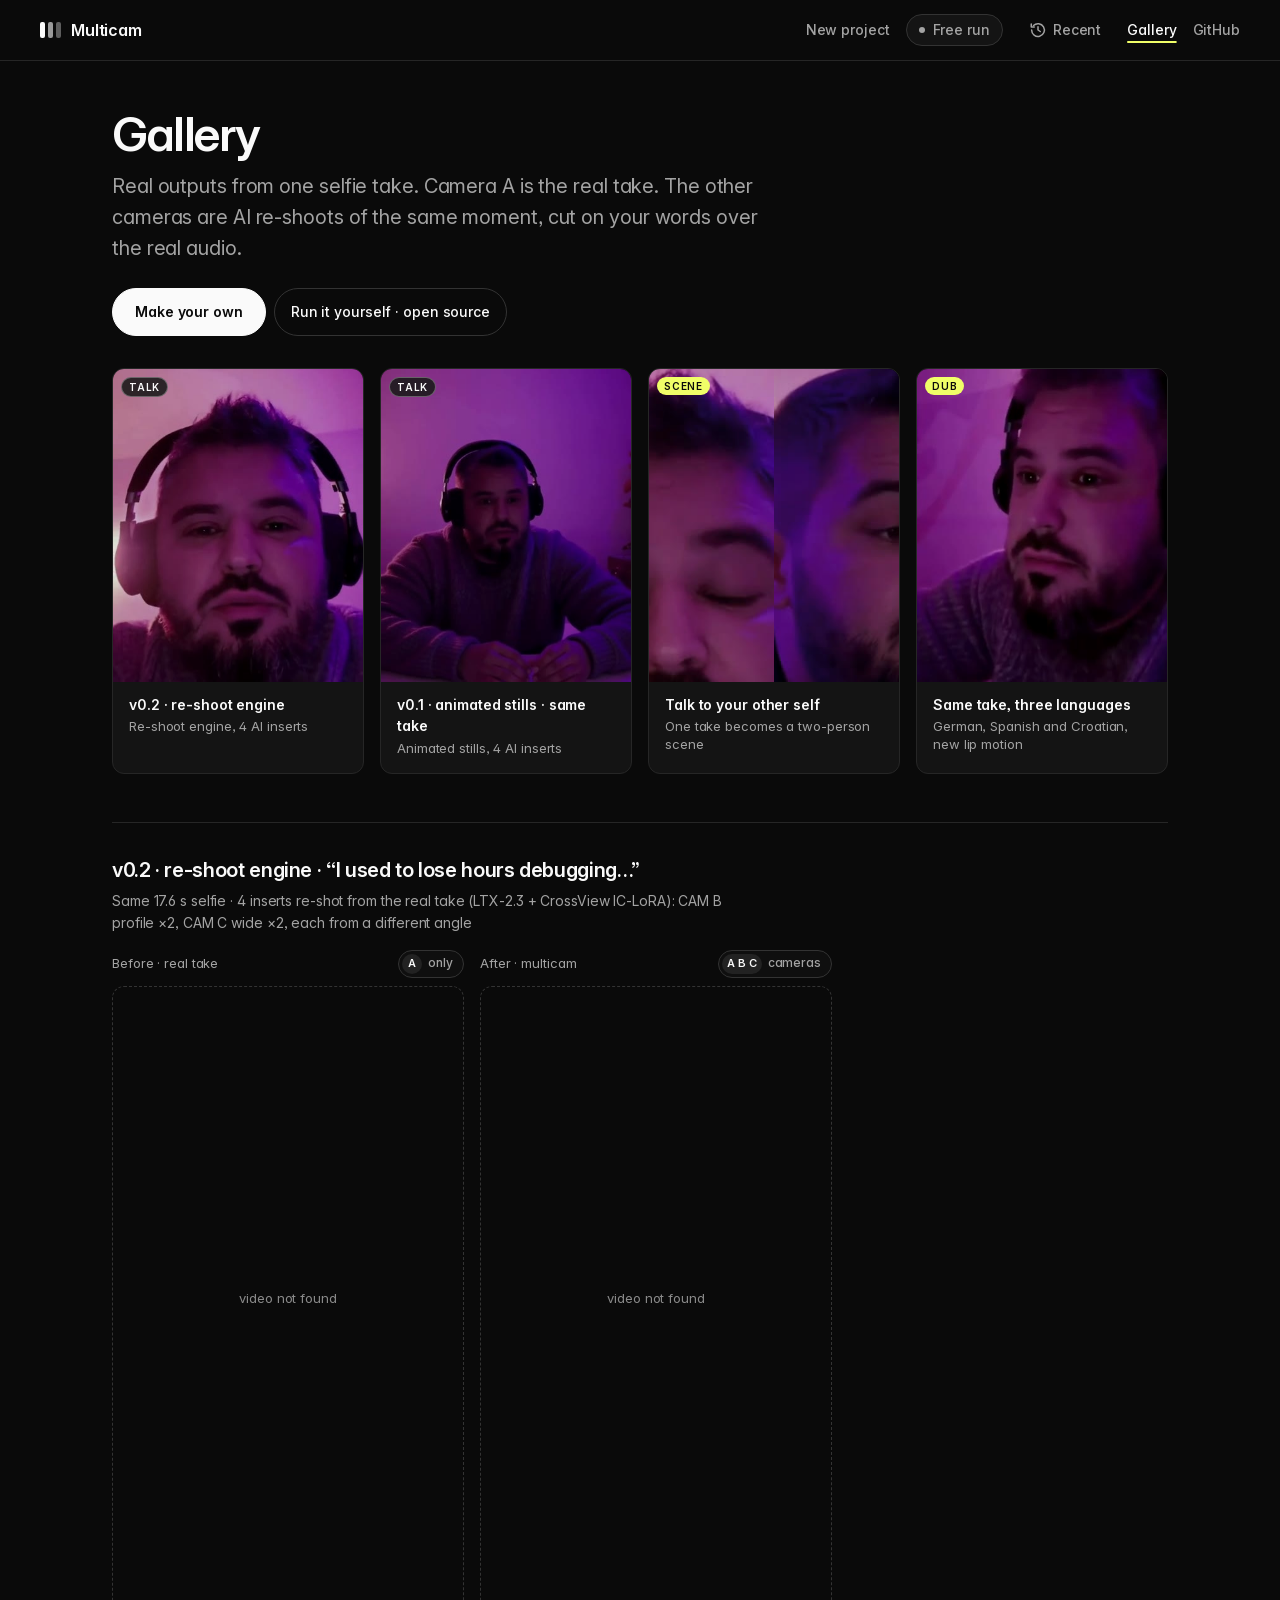
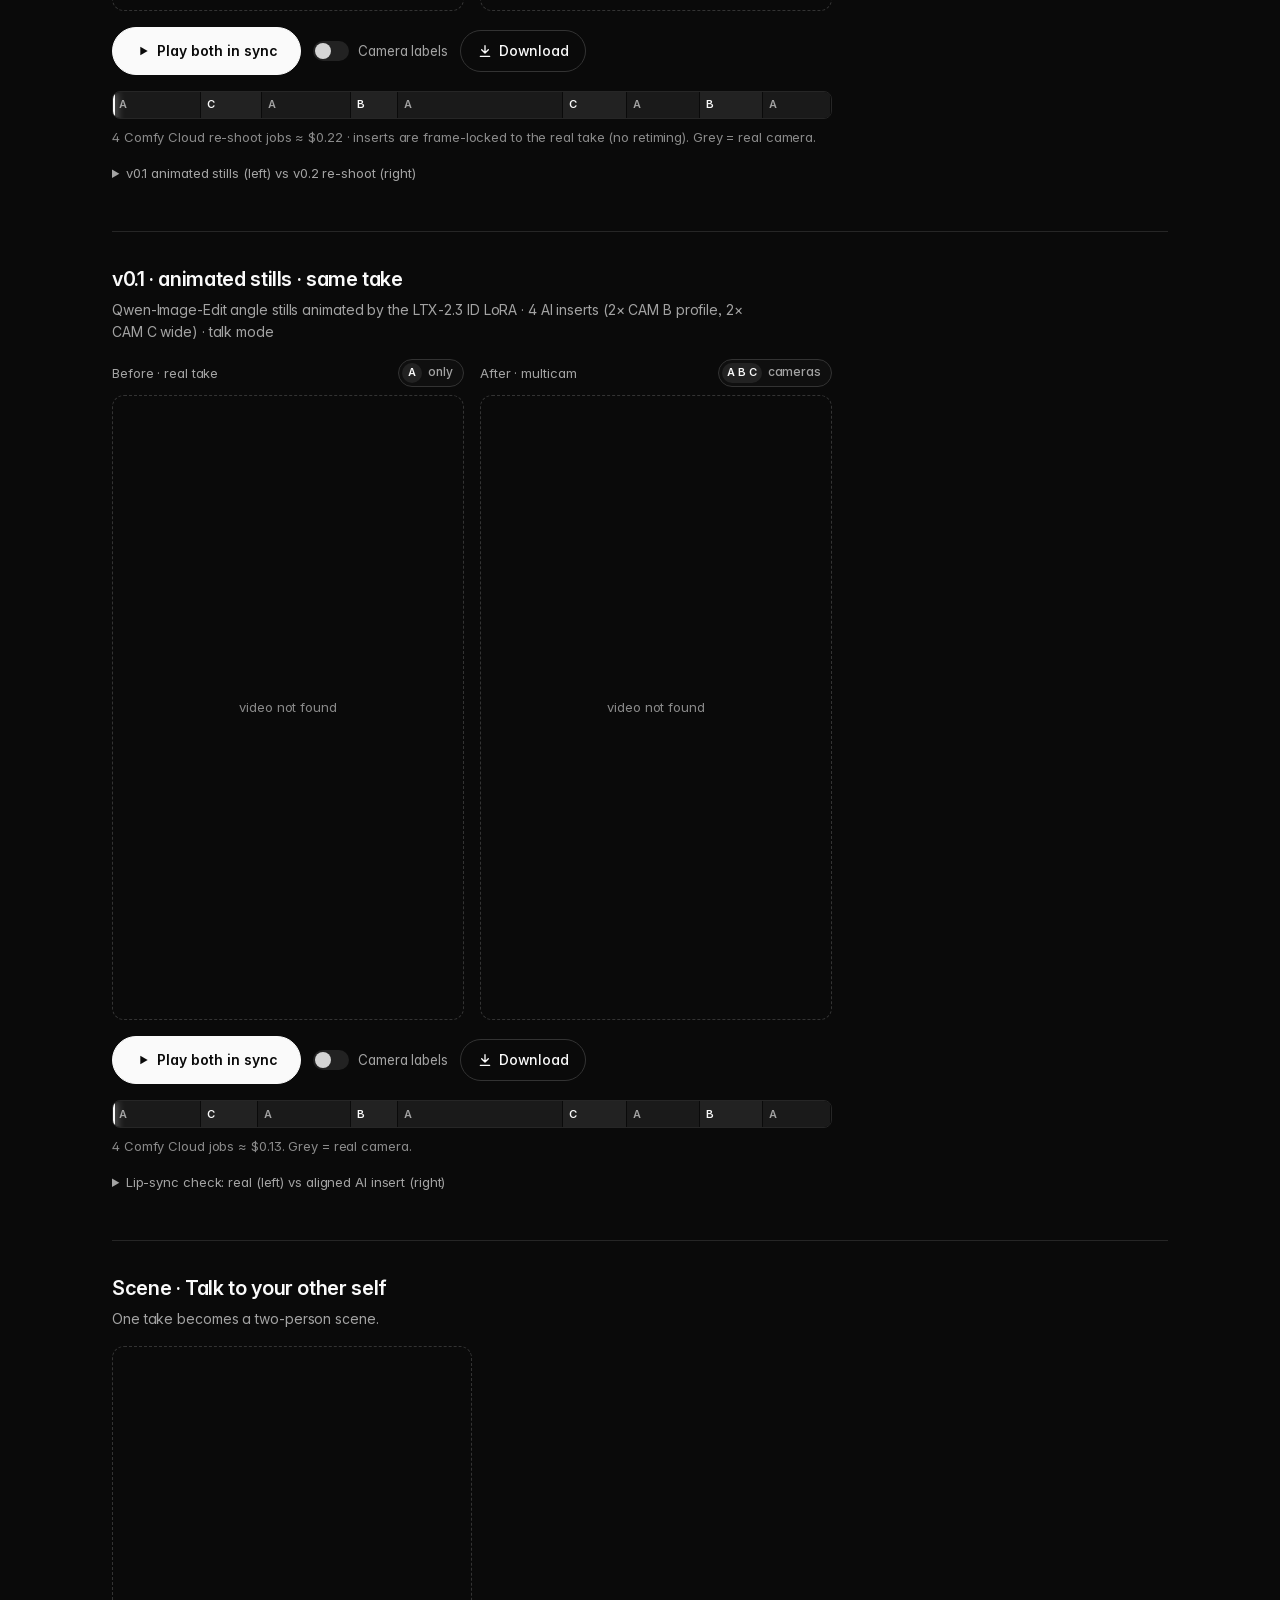
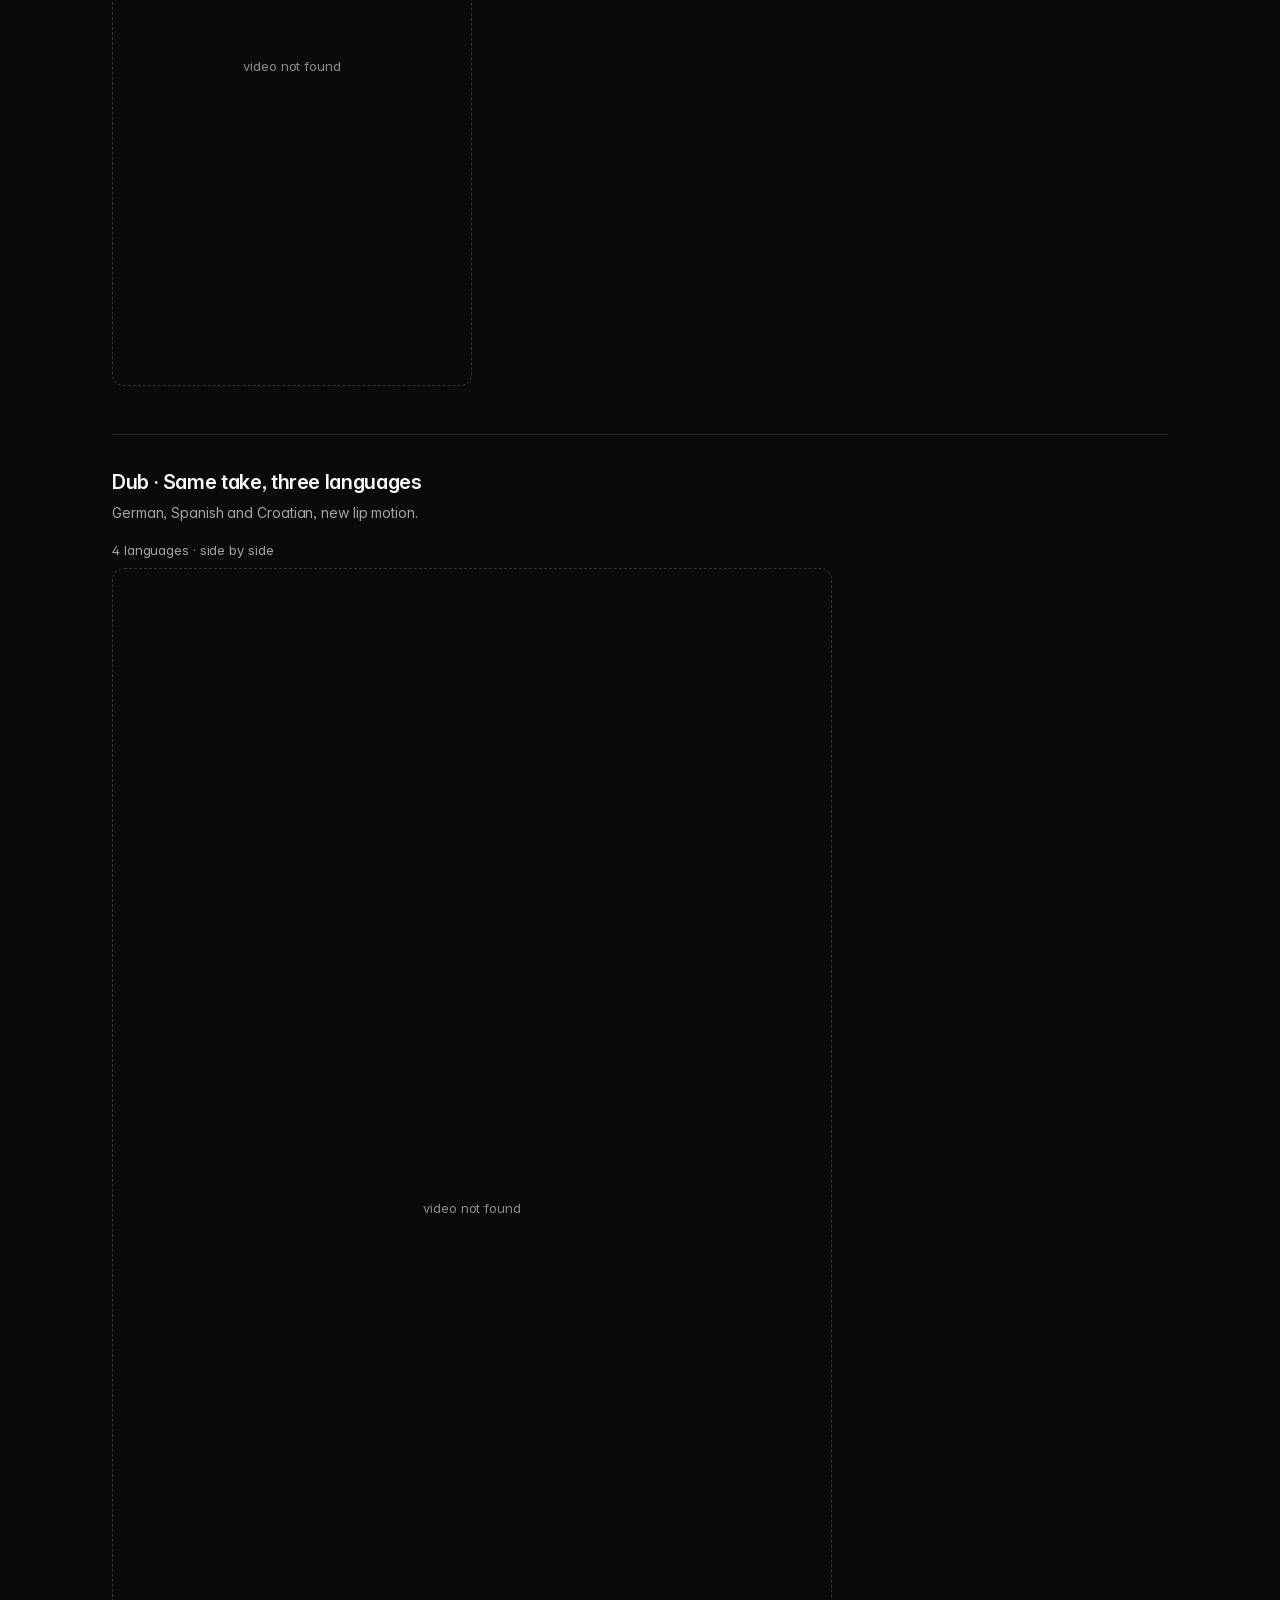
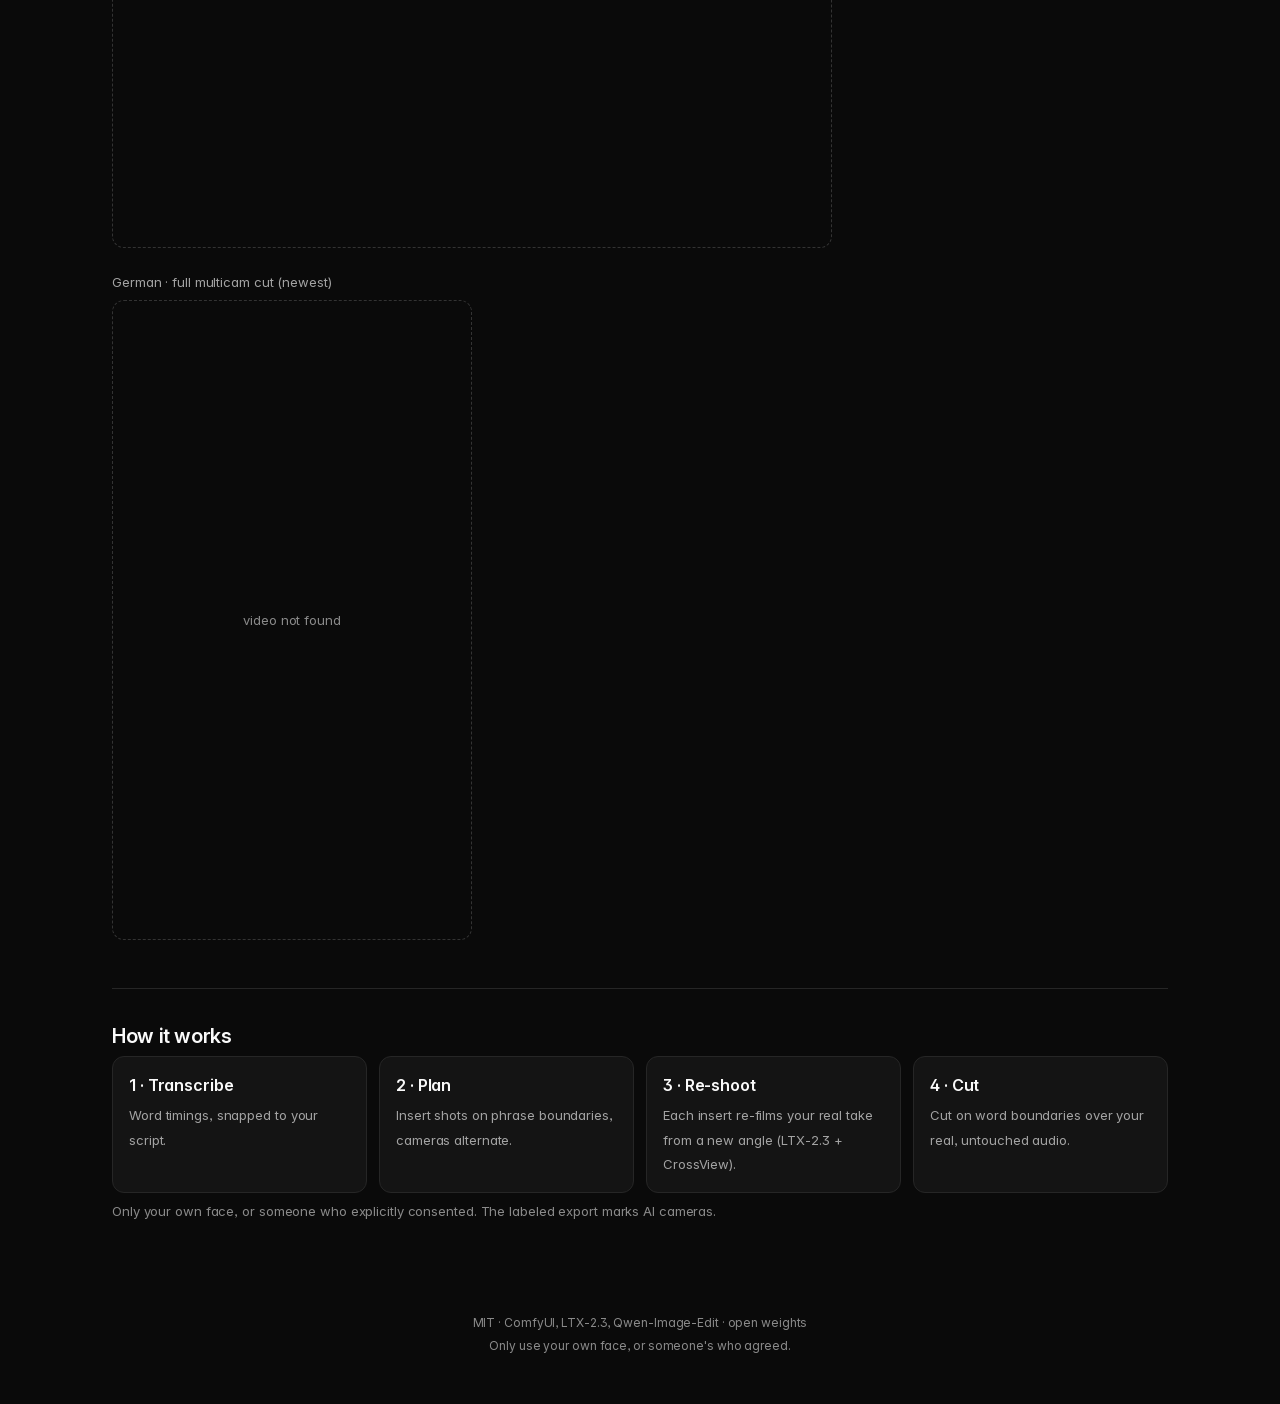
==== commit 335d1ebb: "Engine toggle: stacked equal segments (nowrap label, 2-line muted description, Recommended pill), no" ====
--- a/docs/index.html
+++ b/docs/index.html
@@ -38,6 +38,7 @@
 .ba figcaption{display:flex;justify-content:space-between;align-items:center;margin-bottom:var(--s2);font-size:var(--t-sm);color:var(--muted)}
 .ba video,.one video{width:100%;aspect-ratio:9/16;border-radius:var(--r-md);border:1px solid var(--line);background:#000;display:block}
 .one{max-width:360px}.one.wide{max-width:720px}.one.wide video{aspect-ratio:auto}
+.one figure{margin:0}.one figcaption{margin-bottom:var(--s2);font-size:var(--t-sm);color:var(--muted)}.one.more{margin-top:var(--s5)}
 .ctrl{display:flex;gap:var(--s3);align-items:center;margin-top:var(--s4);flex-wrap:wrap}
 .tl{display:flex;height:28px;border-radius:var(--r-sm);overflow:hidden;margin-top:var(--s4);border:1px solid var(--line);position:relative;max-width:720px}
 .tl div{font-size:11px;font-weight:600;display:flex;align-items:center;padding-left:6px;border-right:1px solid var(--bg);color:var(--text);background:var(--raise)}
@@ -88,7 +89,8 @@
 // the grid: one card per example (Talk items from config.js + the Scene and Dub examples)
 const EXTRA = [
   {id: "scene", mode: "Scene", badge: "new", title: "Talk to your other self", line: "One take becomes a two-person scene", thumb: "media/th_scene.jpg", video: "media/ex_scene.mp4"},
-  {id: "dub", mode: "Dub", badge: "new", title: "Same take, three languages", line: "German, Spanish and Croatian, new lip motion", thumb: "media/th_dub.jpg", video: "media/ex_dub.mp4", wide: true},
+  {id: "dub", mode: "Dub", badge: "new", title: "Same take, three languages", line: "German, Spanish and Croatian, new lip motion", thumb: "media/th_dub.jpg", video: "media/ex_dub.mp4", wide: true, cap: "4 languages · side by side",
+   more: {video: "media/ex_dub_de.mp4", poster: "media/poster_dub_de.jpg", cap: "German · full multicam cut (newest)"}},
 ];
 const cards = [...G.items.map((it, k) => ({id: "item-" + k, mode: "Talk", title: it.title.replace(/ · “.*$/, ""), line: k ? "Animated stills, 4 AI inserts" : "Re-shoot engine, 4 AI inserts", thumb: k ? "media/th_music.jpg" : "media/th_talk.jpg"})), ...EXTRA];
 const grid = document.getElementById("grid");
@@ -108,7 +110,8 @@
   <div class="meta">${it.cost}. Grey = real camera.</div>
   ${it.compare ? `<details><summary>v0.1 animated stills (left) vs v0.2 re-shoot (right)</summary>${vid(it.compare)}</details>` : ""}
   ${it.sync ? `<details><summary>Lip-sync check: real (left) vs aligned AI insert (right)</summary>${vid(it.sync)}</details>` : ""}
-  </section>`).join("") + EXTRA.map(x => `<section class="g-sec" id="${x.id}"><h2>${x.mode} · ${x.title}</h2><p class="sub">${x.line}.</p><div class="one ${x.wide ? "wide" : ""}">${vid(x.video, x.thumb)}</div></section>`).join("");
+  </section>`).join("") + EXTRA.map(x => `<section class="g-sec" id="${x.id}"><h2>${x.mode} · ${x.title}</h2><p class="sub">${x.line}.</p><div class="one ${x.wide ? "wide" : ""}">${x.more ? `<figure><figcaption>${x.cap}</figcaption>${vid(x.video, x.thumb)}</figure>` : vid(x.video, x.thumb)}</div>
+  ${x.more ? `<div class="one more"><figure><figcaption>${x.more.cap}</figcaption>${vid(x.more.video, x.more.poster)}</figure></div>` : ""}</section>`).join("");
 document.querySelectorAll(".item[data-k]").forEach(el => {
   const it = G.items[+el.dataset.k], [a, b] = el.querySelectorAll(".ba video"), ph = el.querySelector(".ph"), D = it.cuts[it.cuts.length - 1][2];
   el.querySelector(".sync").onclick = () => { if (!a || !b) return; a.currentTime = b.currentTime = 0; a.muted = true; a.play(); b.play(); };
--- a/docs/assets/polish.css
+++ b/docs/assets/polish.css
@@ -450,3 +450,25 @@
   color:var(--cta-ink);font-size:var(--t-sm);font-weight:600;white-space:nowrap;text-decoration:none}
 .top nav a.hdr-live:hover{background:#e5e5e5;border-color:#e5e5e5;color:var(--cta-ink)}
 @media (max-width:560px){.top nav a.hdr-live{height:30px;padding:0 12px;font-size:var(--t-xs)}}
+
+/* ---------- no hyphen-breaking anywhere on controls ("Re-" / "shoot" on phones) ---------- */
+button,.btn,.filebtn,label,.tag,.badge,.chip,.seg-l,.ang-n,.mt-name,.hdr-pill{hyphens:none;-webkit-hyphens:none;overflow-wrap:normal;word-break:normal}
+
+/* ---------- engine toggle (step 4): two equal stacked segments, label on top, short muted description below ---------- */
+.seg.engine{display:grid;grid-template-columns:repeat(2,minmax(0,1fr));gap:4px;padding:4px;border-radius:var(--r-md)}
+.seg.engine button{display:flex;flex-direction:column;align-items:center;justify-content:flex-start;gap:4px;min-height:72px!important;height:auto;
+  padding:10px 10px 11px;border-radius:var(--r-sm);border:1px solid transparent;background:transparent;color:var(--muted);text-align:center;line-height:1.3;white-space:normal}
+.seg.engine button:hover:not(:disabled):not(.on){background:var(--panel);border-color:transparent}
+.seg.engine button.on{background:var(--raise);border-color:var(--line2);color:var(--text);box-shadow:none}
+.seg.engine .seg-l{display:inline-flex;align-items:center;justify-content:center;gap:6px;flex-wrap:nowrap;white-space:nowrap;font-weight:600;font-size:var(--t-base);color:inherit;max-width:100%}
+.seg.engine button small{display:-webkit-box;-webkit-box-orient:vertical;-webkit-line-clamp:2;line-clamp:2;overflow:hidden;margin:0;
+  font-size:var(--t-xs);font-weight:400;line-height:1.35;color:var(--dim);white-space:normal}
+.seg.engine button.on small{color:var(--muted)}
+.seg-tag{display:inline-block;flex:none;padding:1px 6px;border-radius:var(--r-pill);border:1px solid var(--line3);color:var(--muted);
+  font-size:10px;font-weight:600;letter-spacing:.06em;text-transform:uppercase;line-height:1.5}
+.seg.engine button.on .seg-tag{border-color:var(--acc);color:var(--acc)}
+/* phones: the pill drops under the label instead of squeezing it */
+@media (max-width:560px){
+  .seg.engine .seg-l{flex-direction:column-reverse;gap:5px}  /* pill sits above the label, label never shares its line */
+  .seg.engine button{justify-content:center;min-height:104px!important;padding:10px 8px}
+}
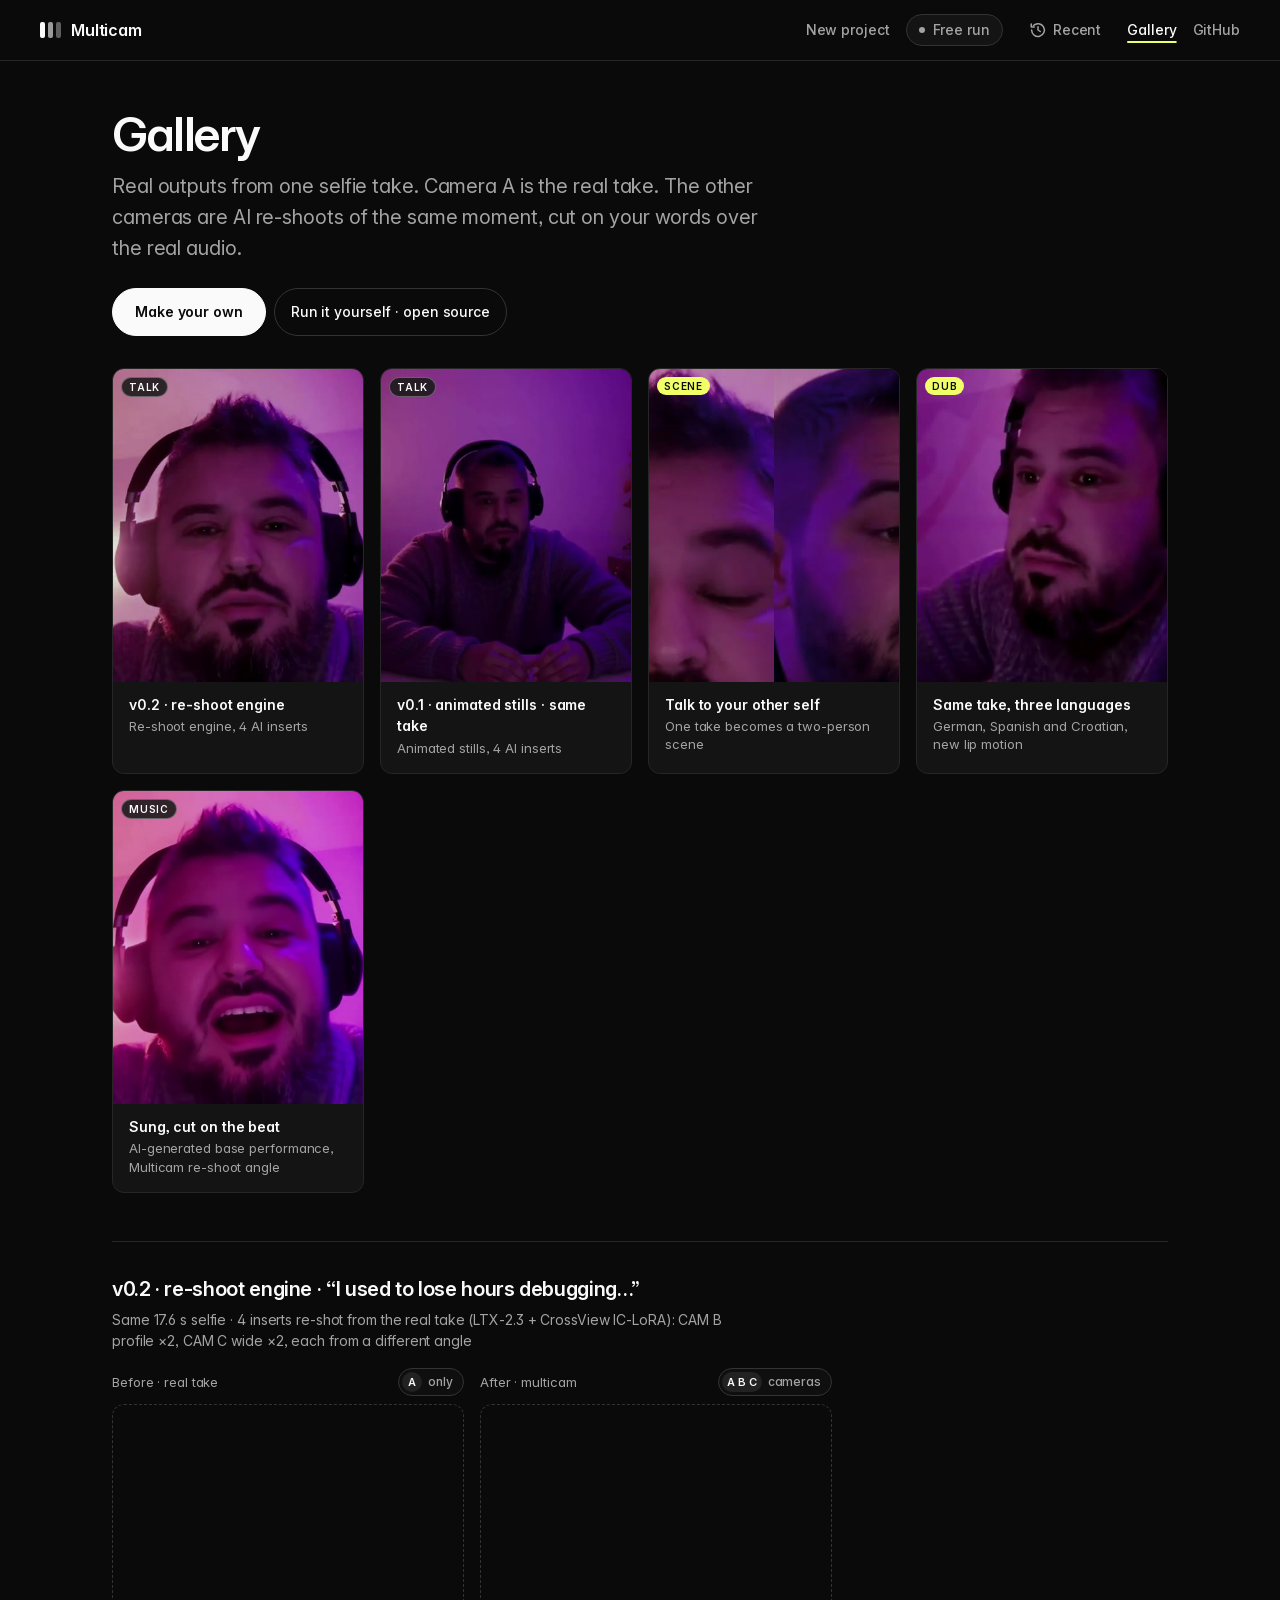
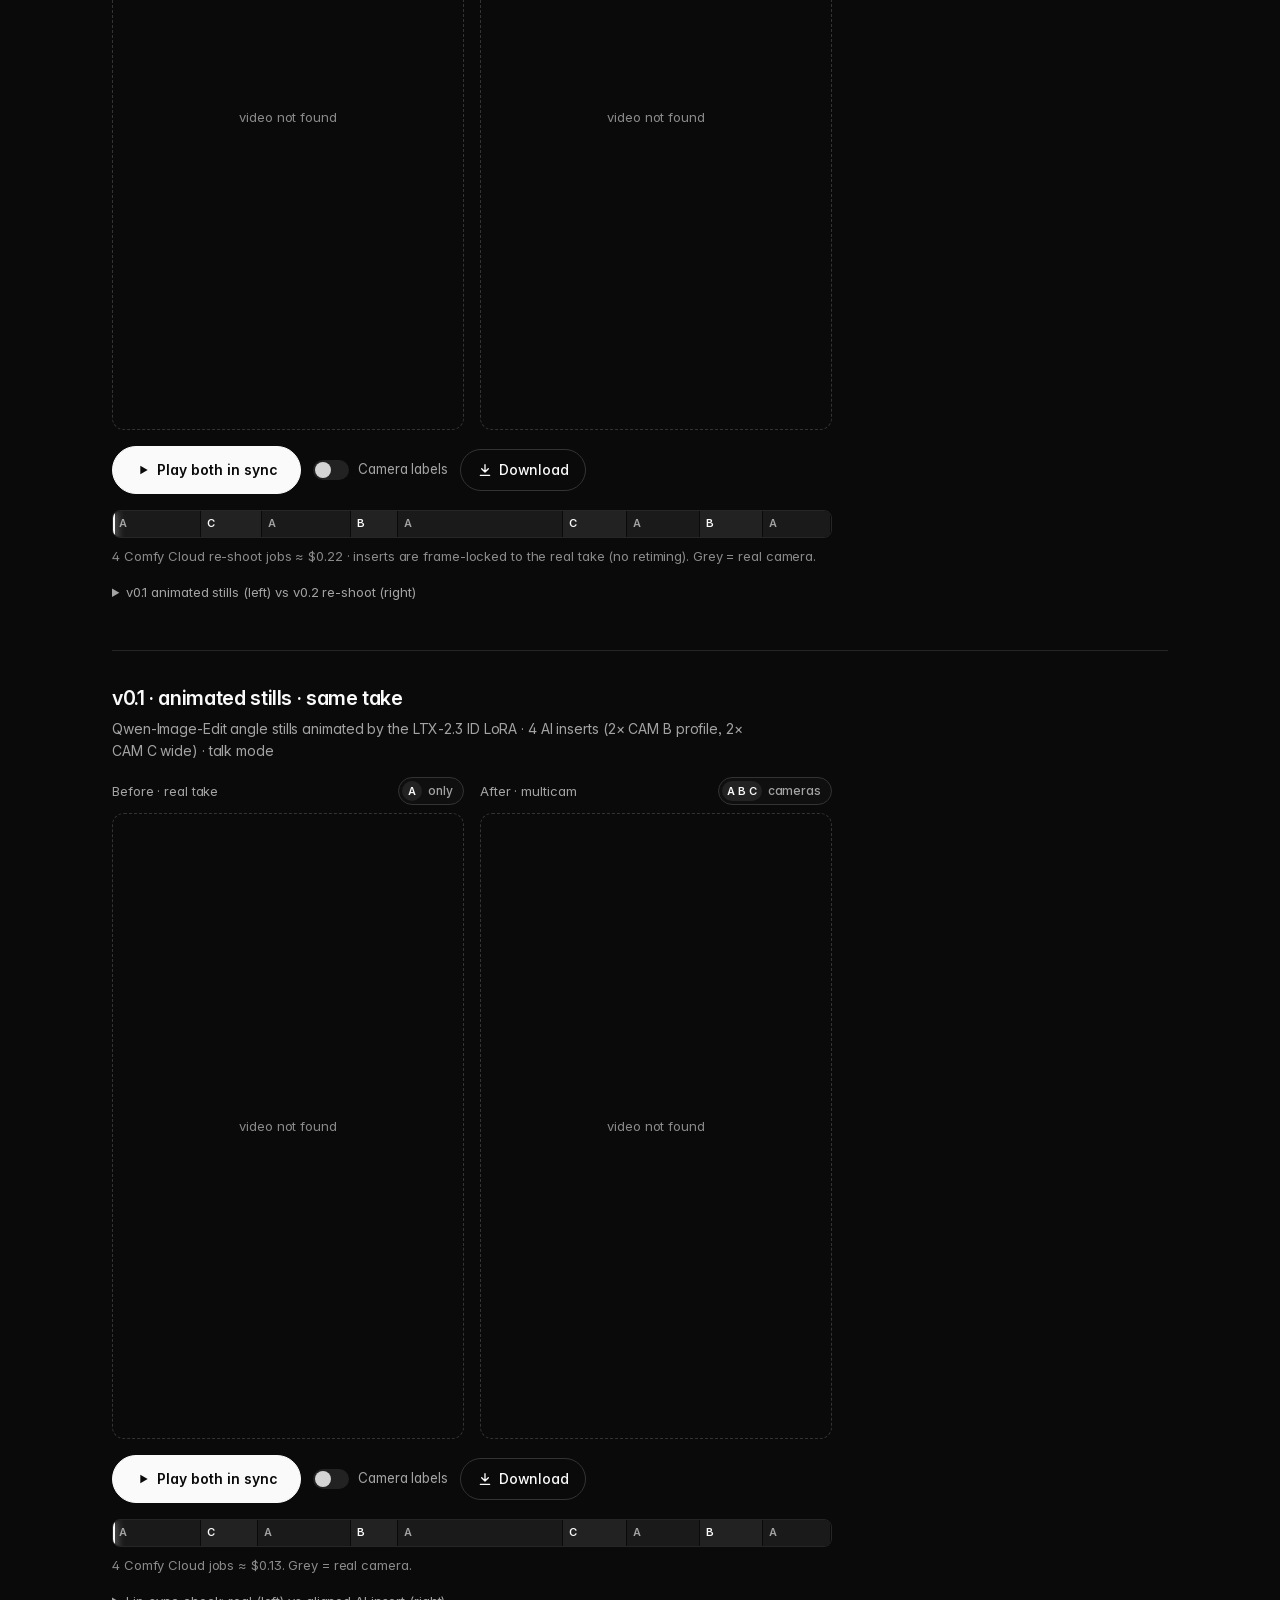
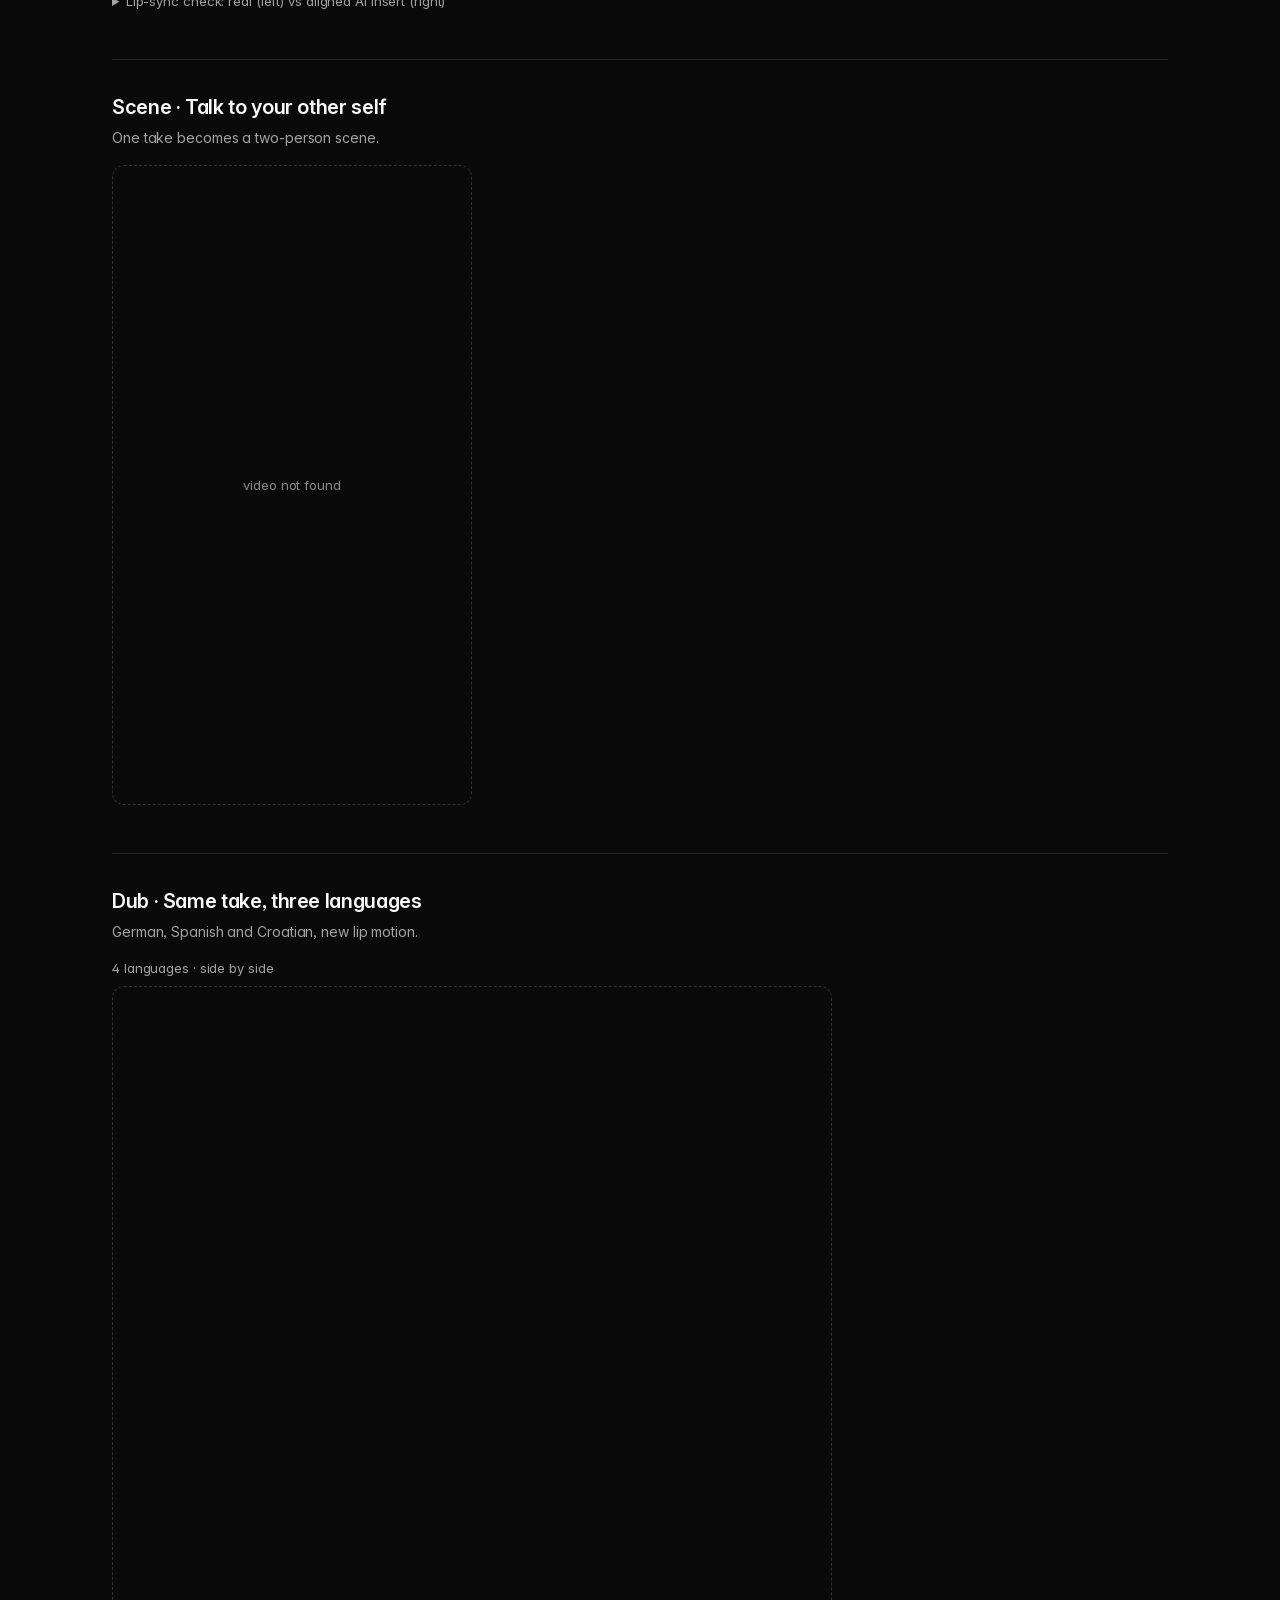
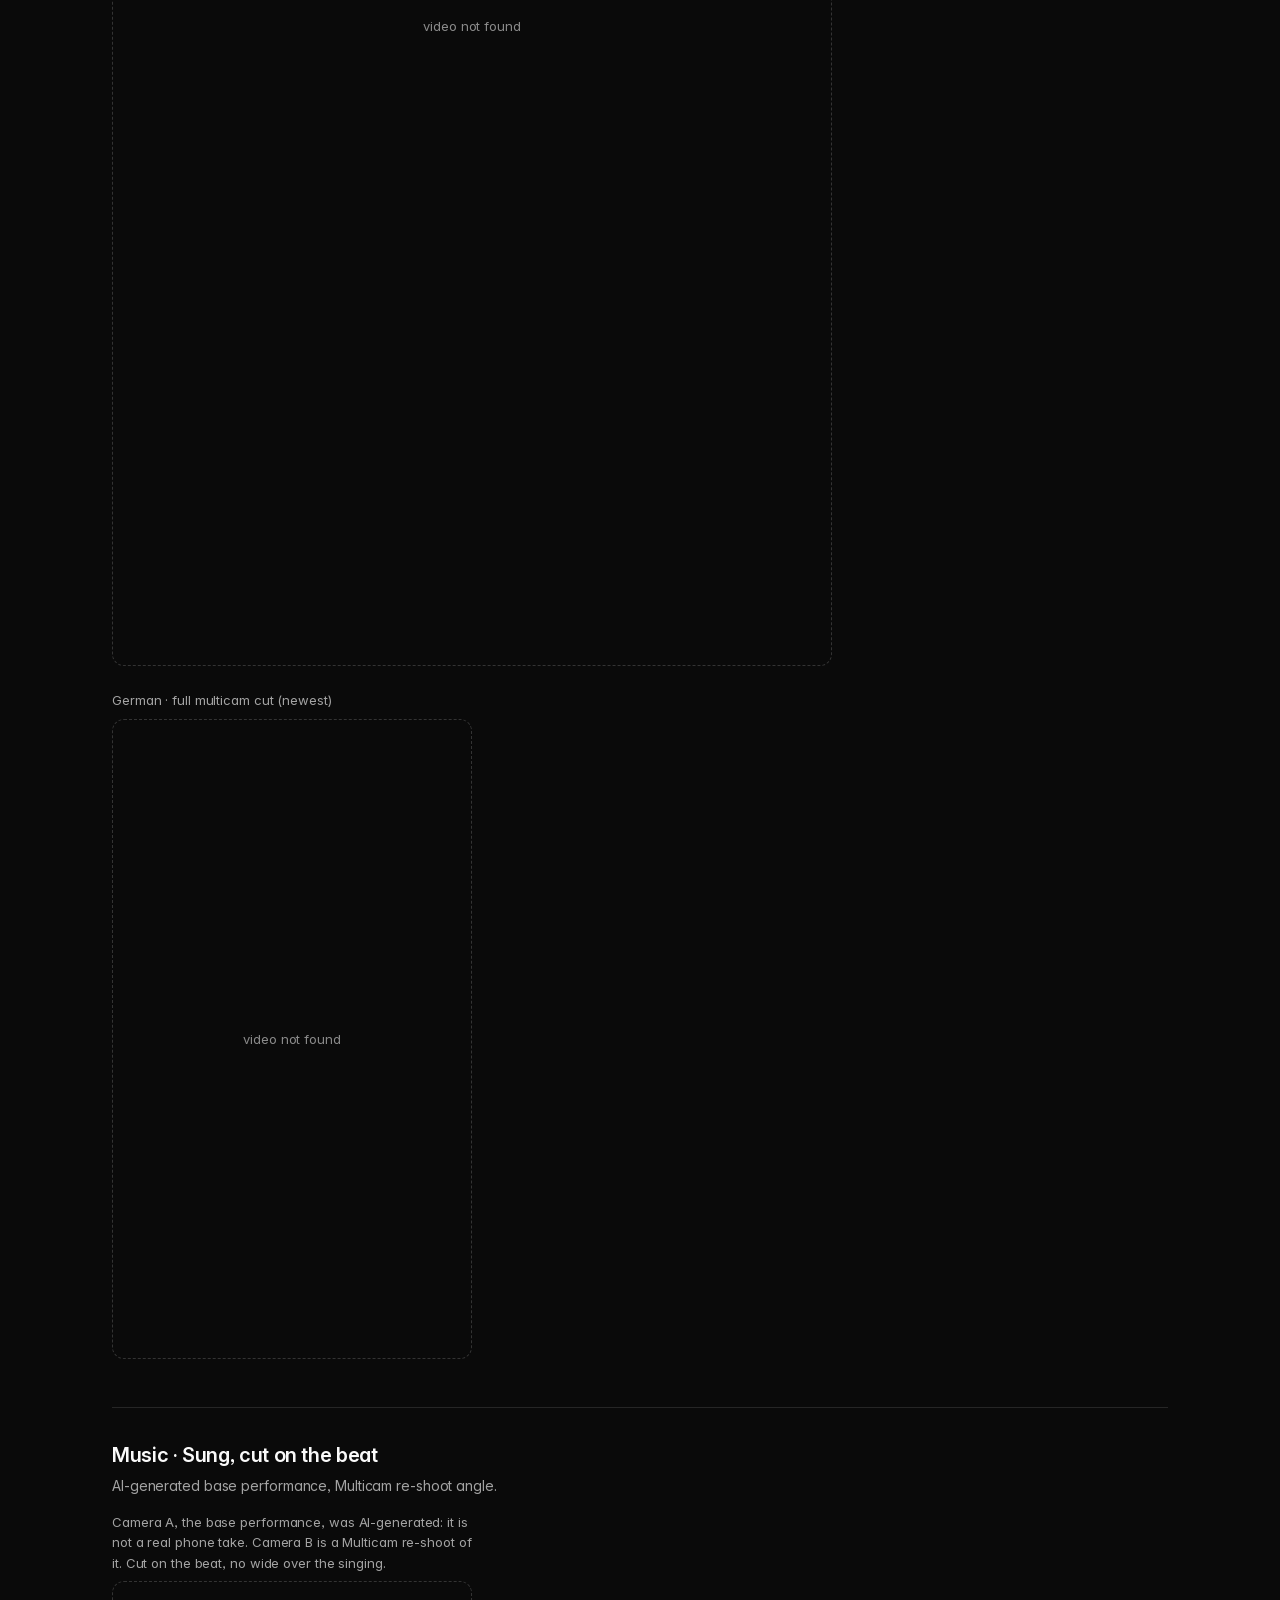
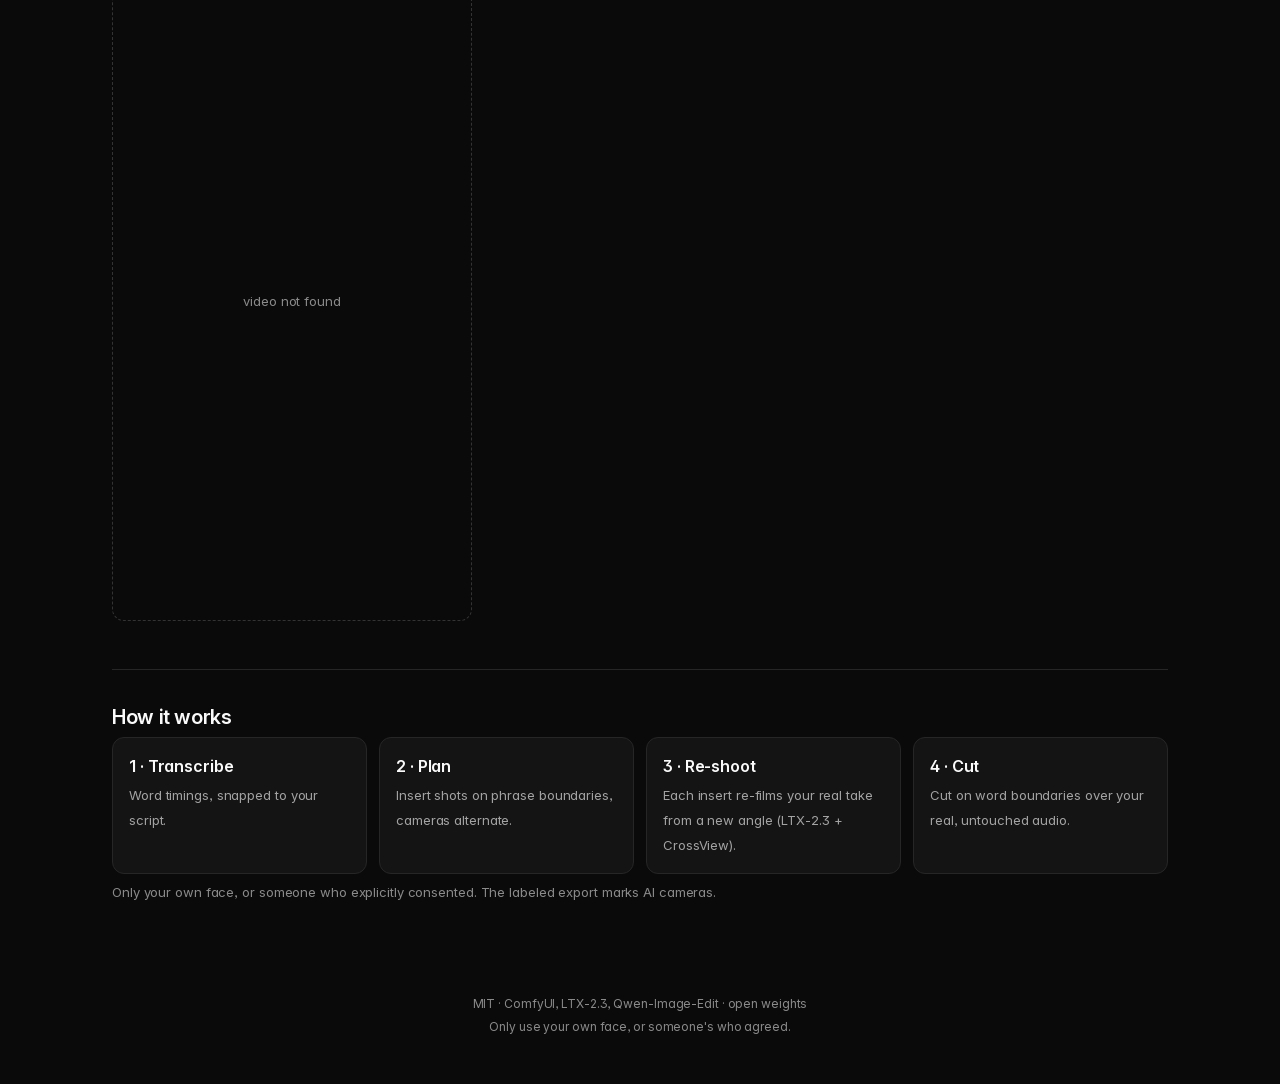
==== commit 82e8d25f: "Sync repo with the live app: per-visitor free runs, no wides over singing, new demo video - server/c" ====
--- a/docs/index.html
+++ b/docs/index.html
@@ -3,12 +3,57 @@
 <head>
 <meta charset="utf-8">
 <meta name="viewport" content="width=device-width,initial-scale=1,viewport-fit=cover">
-<title>Gallery · Multicam</title>
-<meta name="description" content="Examples made with Multicam: one selfie take becomes a multicam edit. The real take is camera A; AI cameras re-shoot the same moment.">
-<meta property="og:title" content="Multicam gallery">
-<meta property="og:image" content="media/poster_v6.jpg">
+<title>Gallery · Multicam: one phone shot, a multicam edit</title>
+<meta name="description" content="Examples made with Multicam: one selfie take becomes a multicam edit. The real take is camera A; AI cameras re-shoot the same moment with open models in ComfyUI.">
+<link rel="canonical" href="https://multicam.apsolut.dev/gallery/">
+<meta name="robots" content="index,follow">
+<meta name="author" content="Aleksandar Perisic">
+<meta property="og:type" content="website">
+<meta property="og:site_name" content="Multicam">
+<meta property="og:title" content="Multicam gallery: one phone shot, a multicam edit">
+<meta property="og:description" content="Examples made with Multicam: one selfie take becomes a multicam edit. The real take is camera A; AI cameras re-shoot the same moment with open models in ComfyUI.">
+<meta property="og:url" content="https://multicam.apsolut.dev/gallery/">
+<meta property="og:image" content="https://multicam.apsolut.dev/og.png">
+<meta property="og:image:type" content="image/png">
+<meta property="og:image:width" content="1200">
+<meta property="og:image:height" content="630">
+<meta property="og:image:alt" content="Multicam: one phone shot (camera A) next to four AI camera angles: close-up, profile, wide and low angle.">
+<meta property="og:locale" content="en_US">
+<meta name="twitter:card" content="summary_large_image">
+<meta name="twitter:site" content="@apsolut">
+<meta name="twitter:creator" content="@apsolut">
+<meta name="twitter:title" content="Multicam gallery: one phone shot, a multicam edit">
+<meta name="twitter:description" content="Examples made with Multicam: one selfie take becomes a multicam edit. The real take is camera A; AI cameras re-shoot the same moment with open models in ComfyUI.">
+<meta name="twitter:image" content="https://multicam.apsolut.dev/og.png">
+<meta name="twitter:image:alt" content="Multicam: one phone shot (camera A) next to four AI camera angles: close-up, profile, wide and low angle.">
 <meta name="theme-color" content="#0a0a0a">
-<link rel="icon" href="data:image/svg+xml,<svg xmlns='http://www.w3.org/2000/svg' viewBox='0 0 32 32'><rect width='32' height='32' rx='8' fill='%230a0a0a'/><rect x='7' y='9' width='4' height='14' rx='1.5' fill='white'/><rect x='14' y='9' width='4' height='14' rx='1.5' fill='white' opacity='.6'/><rect x='21' y='9' width='4' height='14' rx='1.5' fill='white' opacity='.35'/></svg>">
+<meta name="color-scheme" content="dark">
+<link rel="icon" href="assets/favicon.svg" type="image/svg+xml">
+<link rel="icon" href="assets/favicon-32.png" type="image/png" sizes="32x32">
+<link rel="apple-touch-icon" href="assets/apple-touch-icon.png" sizes="180x180">
+<script type="application/ld+json">
+{
+ "@context": "https://schema.org",
+ "@type": "CollectionPage",
+ "name": "Multicam gallery",
+ "url": "https://multicam.apsolut.dev/gallery/",
+ "description": "Examples made with Multicam: one selfie take becomes a multicam edit. The real take is camera A; AI cameras re-shoot the same moment with open models in ComfyUI.",
+ "image": "https://multicam.apsolut.dev/og.png",
+ "isPartOf": {
+  "@type": "WebSite",
+  "name": "Multicam",
+  "url": "https://multicam.apsolut.dev/"
+ },
+ "author": {
+  "@type": "Person",
+  "name": "Aleksandar Perisic",
+  "sameAs": [
+   "https://x.com/apsolut",
+   "https://github.com/apsolut"
+  ]
+ }
+}
+</script>
 <link rel="preload" href="assets/fonts/InterVariable.woff2" as="font" type="font/woff2" crossorigin>
 <link rel="stylesheet" href="assets/style.css">
 <link rel="stylesheet" href="assets/polish.css">
@@ -80,17 +125,18 @@
 <script src="config.js"></script>
 <script>
 // Same file on Fly (/gallery/) and GitHub Pages: assets are relative; "/" links go to the live app on *.github.io.
-const HOME = window.MCSubpage ? MCSubpage.home : (/\.github\.io$/.test(location.hostname) ? "https://one-shot-multicam.fly.dev/" : "/");
+const HOME = window.MCSubpage ? MCSubpage.home : (/\.github\.io$/.test(location.hostname) ? "https://multicam.apsolut.dev/" : "/");
 window.MCSubpage ? MCSubpage.mount(document.getElementById("hdr"), "gallery", "Gallery")
   : (document.getElementById("hdr").outerHTML = `<header class="top"><a class="brand" href="${HOME}">Multicam</a></header>`);
 document.querySelectorAll('a[data-home]').forEach(a => a.href = HOME);
 const G = window.MULTICAM_GALLERY || {items: []};
 document.getElementById("repo2").href = G.repo;
-// the grid: one card per example (Talk items from config.js + the Scene and Dub examples)
+// the grid: one card per example (Talk items from config.js + the Scene, Dub and Music examples)
 const EXTRA = [
   {id: "scene", mode: "Scene", badge: "new", title: "Talk to your other self", line: "One take becomes a two-person scene", thumb: "media/th_scene.jpg", video: "media/ex_scene.mp4"},
   {id: "dub", mode: "Dub", badge: "new", title: "Same take, three languages", line: "German, Spanish and Croatian, new lip motion", thumb: "media/th_dub.jpg", video: "media/ex_dub.mp4", wide: true, cap: "4 languages · side by side",
    more: {video: "media/ex_dub_de.mp4", poster: "media/poster_dub_de.jpg", cap: "German · full multicam cut (newest)"}},
+  {id: "music", mode: "Music", badge: "beta", title: "Sung, cut on the beat", line: "AI-generated base performance, Multicam re-shoot angle", cap: "Camera A, the base performance, was AI-generated: it is not a real phone take. Camera B is a Multicam re-shoot of it. Cut on the beat, no wide over the singing.", thumb: "media/poster_music_th.jpg", video: "media/ex_music.mp4", poster: "media/poster_music.jpg"},
 ];
 const cards = [...G.items.map((it, k) => ({id: "item-" + k, mode: "Talk", title: it.title.replace(/ · “.*$/, ""), line: k ? "Animated stills, 4 AI inserts" : "Re-shoot engine, 4 AI inserts", thumb: k ? "media/th_music.jpg" : "media/th_talk.jpg"})), ...EXTRA];
 const grid = document.getElementById("grid");
@@ -110,7 +156,7 @@
   <div class="meta">${it.cost}. Grey = real camera.</div>
   ${it.compare ? `<details><summary>v0.1 animated stills (left) vs v0.2 re-shoot (right)</summary>${vid(it.compare)}</details>` : ""}
   ${it.sync ? `<details><summary>Lip-sync check: real (left) vs aligned AI insert (right)</summary>${vid(it.sync)}</details>` : ""}
-  </section>`).join("") + EXTRA.map(x => `<section class="g-sec" id="${x.id}"><h2>${x.mode} · ${x.title}</h2><p class="sub">${x.line}.</p><div class="one ${x.wide ? "wide" : ""}">${x.more ? `<figure><figcaption>${x.cap}</figcaption>${vid(x.video, x.thumb)}</figure>` : vid(x.video, x.thumb)}</div>
+  </section>`).join("") + EXTRA.map(x => `<section class="g-sec" id="${x.id}"><h2>${x.mode} · ${x.title}</h2><p class="sub">${x.line}.</p><div class="one ${x.wide ? "wide" : ""}">${x.more || x.cap ? `<figure><figcaption>${x.cap}</figcaption>${vid(x.video, x.poster || x.thumb)}</figure>` : vid(x.video, x.poster || x.thumb)}</div>
   ${x.more ? `<div class="one more"><figure><figcaption>${x.more.cap}</figcaption>${vid(x.more.video, x.more.poster)}</figure></div>` : ""}</section>`).join("");
 document.querySelectorAll(".item[data-k]").forEach(el => {
   const it = G.items[+el.dataset.k], [a, b] = el.querySelectorAll(".ba video"), ph = el.querySelector(".ph"), D = it.cuts[it.cuts.length - 1][2];
--- a/docs/assets/style.css
+++ b/docs/assets/style.css
@@ -54,21 +54,22 @@
 textarea{width:100%;resize:vertical;margin-top:8px}
 button,.btn{cursor:pointer;border:1px solid var(--line2);background:transparent;border-radius:12px;padding:10px 16px;font-weight:600;
   text-decoration:none;display:inline-flex;align-items:center;justify-content:center;gap:6px;transition:.15s;white-space:nowrap;color:var(--text)}
-button:hover:not(:disabled),.btn:hover{border-color:var(--line3);background:rgba(255,255,255,.05)}
+@media (hover:hover){button:hover:not(:disabled),.btn:hover{border-color:var(--line3);background:rgba(255,255,255,.05)}}
 button:focus-visible,.btn:focus-visible,summary:focus-visible{outline:2px solid var(--acc);outline-offset:2px}
 button:disabled{opacity:.5;cursor:not-allowed}
 .secondary{background:transparent;border:1px solid var(--line2)}
 .ghost,button.ghost,.btn.ghost{background:transparent;border-color:transparent;color:var(--muted)}
-.ghost:hover:not(:disabled){color:var(--text);background:rgba(255,255,255,.05);border-color:transparent}
+@media (hover:hover){.ghost:hover:not(:disabled){color:var(--text);background:rgba(255,255,255,.05);border-color:transparent}}
 .primary,button.primary,.btn.primary{border:1px solid var(--cta);background:var(--cta);color:var(--cta-ink);border-radius:999px;font-weight:600;padding:12px 22px}
-.primary:hover:not(:disabled),.btn.primary:hover{background:#e5e5e5;border-color:#e5e5e5}
+@media (hover:hover){.primary:hover:not(:disabled),.btn.primary:hover{background:#e5e5e5;border-color:#e5e5e5}}
 button.primary:disabled{opacity:1;background:var(--panel2);color:var(--muted);border:1px solid var(--line2)}
 .wide,button.wide{width:100%}
 button.primary.wide{padding:15px 22px;font-size:16px}
 .note{color:var(--muted);font-size:13px;margin:10px 0 0}.note b{color:var(--text)}
 .muted{color:var(--muted)}.small{font-size:13px}
 .drop{display:block;border:2px dashed var(--line3);border-radius:16px;padding:28px 22px;cursor:pointer;transition:.15s;background:var(--panel2)}
-.drop:hover,.drop.over{border-color:var(--acc);background:#1b1c12}
+.drop.over{border-color:var(--acc);background:#1b1c12}
+@media (hover:hover){.drop:hover{border-color:var(--acc);background:#1b1c12}}
 #step1[data-state=active] .drop{border-color:var(--acc-line)}
 .drop-in{display:flex;gap:16px;align-items:center}.drop-in small{color:var(--muted)}
 .drop-ic{width:52px;height:52px;border-radius:14px;display:grid;place-items:center;background:var(--text);color:var(--bg);flex:none}
@@ -112,7 +113,7 @@
 .estimate .big{font-size:24px;font-weight:800;letter-spacing:-.02em}
 .estimate small{color:var(--muted)}
 .filebtn{border:1px solid var(--line2);border-radius:12px;padding:10px 14px;cursor:pointer;background:transparent;font-weight:600;font-size:14px;display:inline-flex;align-items:center;justify-content:center;gap:6px}
-.filebtn:hover{background:rgba(255,255,255,.05)}
+@media (hover:hover){.filebtn:hover{background:rgba(255,255,255,.05)}}
 .result{display:grid;grid-template-columns:minmax(240px,340px) minmax(0,1fr);gap:22px;align-items:start}
 .editor{min-width:0}
 .newp{font-size:13px;padding:7px 12px}
@@ -136,7 +137,7 @@
 .seg-shot .w{font-weight:500;opacity:.85;white-space:nowrap;overflow:hidden;text-overflow:ellipsis;max-width:100%}
 .seg-shot.sel{outline:2px solid #fff;outline-offset:-2px;z-index:1}
 .seg-shot.nc:after{content:"needs clip";position:absolute;right:4px;top:3px;font-size:9px;background:rgba(0,0,0,.5);color:#ffd28a;padding:1px 4px;border-radius:4px}
-.seg-shot:hover{filter:brightness(1.12)}
+@media (hover:hover){.seg-shot:hover{filter:brightness(1.12)}}
 .playhead-wrap{position:relative}
 .ruler{position:relative;height:20px;font-size:10.5px;color:var(--dim)}
 .ruler span{position:absolute;top:3px;transform:translateX(-50%)}
@@ -261,7 +262,7 @@
 .modes{display:grid;grid-template-columns:repeat(4,minmax(0,1fr));gap:10px;margin-top:12px}
 .modes button{flex-direction:column;align-items:stretch;justify-content:flex-start;text-align:left;white-space:normal;gap:6px;padding:8px 8px 12px;
   border-radius:14px;background:var(--panel2);border:1px solid var(--line);min-width:0;color:var(--text)}
-.modes button:hover:not(:disabled){background:var(--raise);border-color:var(--line2)}
+@media (hover:hover){.modes button:hover:not(:disabled){background:var(--raise);border-color:var(--line2)}}
 .modes button.on{border:2px solid var(--acc);padding:7px 7px 11px;background:var(--panel2);box-shadow:0 0 0 4px var(--acc-soft)}
 .mt-media{position:relative;display:block;height:84px;border-radius:9px;overflow:hidden;background:#000}
 .mt-media video{width:100%;height:100%;object-fit:cover;display:block;opacity:.9}
@@ -367,7 +368,7 @@
 .choice{background:transparent;border:0;padding:0;gap:10px}
 .choice button{display:flex;align-items:center;justify-content:flex-start;gap:10px;text-align:left;padding:12px;min-height:64px;
   background:var(--panel2);border:1.5px solid var(--line3);border-radius:14px;color:var(--text);position:relative}
-.choice button:hover:not(.on){background:var(--raise);border-color:#5c5c5c}
+@media (hover:hover){.choice button:hover:not(.on){background:var(--raise);border-color:#5c5c5c}}
 .choice button.on{background:#1b1c12;border:2px solid var(--acc);padding:11.5px;box-shadow:0 0 0 3px var(--acc-soft)}
 .choice button.on:after{content:"✓";position:absolute;top:6px;right:8px;width:20px;height:20px;border-radius:50%;display:grid;place-items:center;
   background:var(--acc);color:var(--acc-ink);font-size:12px;font-weight:900}
@@ -404,7 +405,7 @@
 @keyframes camflash{0%{box-shadow:0 0 0 0 rgba(240,254,104,.9);border-color:var(--acc);background:rgba(240,254,104,.22)}100%{box-shadow:0 0 0 10px rgba(240,254,104,0)}}
 .filled-note{margin:8px 2px 0;color:var(--acc);font-weight:700;font-size:14px}
 button.suggest{border:1.5px solid var(--acc-line);color:var(--text);background:var(--panel2);font-weight:700}
-button.suggest:hover:not(:disabled){background:var(--raise);border-color:var(--acc)}
+@media (hover:hover){button.suggest:hover:not(:disabled){background:var(--raise);border-color:var(--acc)}}
 button .ic{width:17px;height:17px;fill:var(--acc);flex:none}
 /* loading labels for start buttons */
 button.is-loading{position:relative;cursor:progress;opacity:1!important}
@@ -436,7 +437,7 @@
 .jp-err-m{font-size:14px;color:var(--text);line-height:1.5;max-height:9em;overflow:auto;overflow-wrap:anywhere;background:rgba(0,0,0,.22);border-radius:10px;padding:10px 12px}
 .jp-actions{display:flex;gap:10px;flex-wrap:wrap}
 .jp-retry{background:#ff8a8a;color:#2a0707;border:0;font-weight:800;border-radius:999px;padding:10px 20px}
-.jp-retry:hover{background:#ffa3a3}
+@media (hover:hover){.jp-retry:hover{background:#ffa3a3}}
 .jp-actions .ghost{color:#ffd0d0}
 .jp-note{font-size:12.5px;color:var(--muted)}
 /* ===== resume card (home, top) ===== */
@@ -489,7 +490,7 @@
 .sc-pick-opts{display:grid;grid-template-columns:repeat(auto-fill,minmax(104px,1fr));gap:10px}
 .sc-pick{position:relative;display:flex;flex-direction:column;align-items:stretch;gap:6px;padding:6px;min-width:0;text-align:left;white-space:normal;
   background:var(--panel2);border:1.5px solid var(--line3);border-radius:14px;color:var(--text);cursor:pointer}
-.sc-pick:hover:not(.chosen){background:var(--raise);border-color:#5c5c5c}
+@media (hover:hover){.sc-pick:hover:not(.chosen){background:var(--raise);border-color:#5c5c5c}}
 .sc-pick img{width:100%;aspect-ratio:9/16;object-fit:cover;border-radius:9px;display:block;background:#000}
 .sc-pick.chosen{background:#1b1c12;border:2px solid var(--acc);padding:5.5px;box-shadow:0 0 0 3px var(--acc-soft)}
 .sc-pick.chosen:after{content:"✓";position:absolute;top:10px;right:10px;width:22px;height:22px;border-radius:50%;display:grid;place-items:center;
--- a/docs/assets/polish.css
+++ b/docs/assets/polish.css
@@ -64,13 +64,14 @@
 .modes{gap:var(--s3);margin-top:0}
 .modes button{padding:0;gap:0;border-radius:var(--r-md);background:var(--panel);border:1px solid var(--line);overflow:hidden;
   transition:border-color .16s var(--ease),background-color .16s var(--ease)}
-.modes button:hover:not(:disabled){background:var(--panel2);border-color:var(--line3)}
+@media (hover:hover){.modes button:hover:not(:disabled){background:var(--panel2);border-color:var(--line3)}}
 .modes button.on{border:1px solid var(--text);padding:0;background:var(--panel2);box-shadow:none}
 .modes button.on .mt-name:after{content:none}
 .mt-media{height:auto;aspect-ratio:4/3;border-radius:0;background:#000}
 .mt-media img{width:100%;height:100%;object-fit:cover;object-position:50% 30%;display:block;opacity:.82;transition:opacity .2s var(--ease),transform .4s var(--ease)}
-.modes button:hover .mt-media img,.modes button.on .mt-media img{opacity:1}
-.modes button:hover .mt-media img{transform:scale(1.025)}
+.modes button.on .mt-media img{opacity:1}
+@media (hover:hover){.modes button:hover .mt-media img{opacity:1}}
+@media (hover:hover){.modes button:hover .mt-media img{transform:scale(1.025)}}
 .mt-name{font-size:var(--t-base);font-weight:600;padding:var(--s3) var(--s3) 2px}
 .mt-name small{font-size:10px;font-weight:600;letter-spacing:.08em;color:var(--dim);margin-left:6px}
 .mt-desc{font-size:var(--t-sm);line-height:1.4;color:var(--muted);padding:0 var(--s3) var(--s3)}
@@ -82,6 +83,7 @@
 .step-n{top:var(--s5);width:28px;height:28px;font-size:var(--t-sm);font-weight:600;background:transparent;color:var(--muted);border:1px solid var(--line2)}
 .step[data-state=active] .step-n{background:var(--text);color:var(--bg);border-color:var(--text);box-shadow:none}
 .step[data-state=done] .step-n{background:transparent;color:var(--text);border-color:var(--line3)}
+.step[data-state=done] .step-n{background:var(--acc);color:var(--acc-ink);border-color:var(--acc)}  /* finished step: #f0fe68 circle, dark check */
 .step[data-state=done] .step-n i:after{content:"";display:block;width:12px;height:12px;background:currentColor;
   -webkit-mask:url("data:image/svg+xml,%3Csvg xmlns='http://www.w3.org/2000/svg' viewBox='0 0 24 24' fill='none' stroke='black' stroke-width='3' stroke-linecap='round' stroke-linejoin='round'%3E%3Cpath d='M5 12.5l4.5 4.5L19 7.5'/%3E%3C/svg%3E") center/contain no-repeat;
           mask:url("data:image/svg+xml,%3Csvg xmlns='http://www.w3.org/2000/svg' viewBox='0 0 24 24' fill='none' stroke='black' stroke-width='3' stroke-linecap='round' stroke-linejoin='round'%3E%3Cpath d='M5 12.5l4.5 4.5L19 7.5'/%3E%3C/svg%3E") center/contain no-repeat}
@@ -99,7 +101,8 @@
 /* drop zones: accent dashed border while required + empty; neutral once filled */
 .drop{border:1.5px dashed var(--line3);border-radius:var(--r-md);background:var(--panel);padding:var(--s5);transition:border-color .16s var(--ease),background-color .16s var(--ease)}
 #step1[data-state=active] .drop:not(.filled),#scPhotoBox .drop:not(.filled){border-color:var(--acc-line)}
-.drop:hover,.drop.over{border-color:var(--acc);background:var(--panel2)}
+.drop.over{border-color:var(--acc);background:var(--panel2)}
+@media (hover:hover){.drop:hover{border-color:var(--acc);background:var(--panel2)}}
 .drop.filled{border:1px solid var(--line2);background:var(--panel)}
 .drop-in{gap:var(--s4)}
 .drop-in b{font-weight:600}
@@ -112,7 +115,7 @@
 /* buttons */
 button,.btn,.filebtn{border-radius:var(--r-pill);font-weight:500;font-size:var(--t-base);padding:9px 16px;border:1px solid var(--line2);
   transition:background-color .14s var(--ease),border-color .14s var(--ease),color .14s var(--ease),transform .14s var(--ease)}
-button:hover:not(:disabled),.btn:hover,.filebtn:hover{border-color:var(--line3);background:var(--panel2)}
+@media (hover:hover){button:hover:not(:disabled),.btn:hover,.filebtn:hover{border-color:var(--line3);background:var(--panel2)}}
 button:active:not(:disabled),.btn:active{transform:translateY(1px)}
 .ghost,button.ghost,.btn.ghost{color:var(--muted)}
 .primary,button.primary,.btn.primary{font-weight:600}
@@ -123,7 +126,7 @@
 #exampleBtn{padding-left:10px}
 button .ic{fill:var(--text)}
 button.suggest{border:1px solid var(--line3);background:transparent;font-weight:500}
-button.suggest:hover:not(:disabled){background:var(--panel2);border-color:var(--text)}
+@media (hover:hover){button.suggest:hover:not(:disabled){background:var(--panel2);border-color:var(--text)}}
 
 /* focus: one visible ring, the accent */
 :where(button,.btn,a,summary,.filebtn,[tabindex]):focus-visible{outline:2px solid var(--acc);outline-offset:2px}
@@ -143,7 +146,7 @@
 
 /* option cards (who answers you): neutral; selected = accent ring + check */
 .choice button{background:var(--panel);border:1px solid var(--line2);border-radius:var(--r-md);min-height:60px;padding:12px}
-.choice button:hover:not(.on){background:var(--panel2);border-color:var(--line3)}
+@media (hover:hover){.choice button:hover:not(.on){background:var(--panel2);border-color:var(--line3)}}
 .choice button.on{background:var(--panel2);border:1px solid var(--acc);padding:12px;box-shadow:0 0 0 1px var(--acc) inset}
 .choice button.on:after,.sc-pick.chosen:after{content:"";background:var(--acc) url("data:image/svg+xml,%3Csvg xmlns='http://www.w3.org/2000/svg' viewBox='0 0 24 24' fill='none' stroke='%230a0a0a' stroke-width='3.2' stroke-linecap='round' stroke-linejoin='round'%3E%3Cpath d='M5 12.5l4.5 4.5L19 7.5'/%3E%3C/svg%3E") center/12px no-repeat}
 .ch-ic{background:var(--raise);border-radius:var(--r-sm)}
@@ -196,7 +199,7 @@
 .jp-err-h:before{content:"";width:8px;height:8px;border-radius:50%;background:var(--bad);flex:none}
 .jp-err-m{font-size:var(--t-sm);color:var(--text);background:var(--bg2);border:1px solid var(--line)}
 .jp-retry{background:var(--cta);color:var(--cta-ink);font-weight:600;border:1px solid var(--cta)}
-.jp-retry:hover{background:#e5e5e5!important}
+@media (hover:hover){.jp-retry:hover{background:#e5e5e5!important}}
 .jp-actions .ghost{color:var(--muted)}
 .jp-note{color:var(--dim);font-size:var(--t-xs)}
 
@@ -221,7 +224,7 @@
 .sc-step b{color:var(--text)}
 .sc-pick-h{font-weight:600}
 .sc-pick{background:var(--panel);border:1px solid var(--line2);border-radius:var(--r-md)}
-.sc-pick:hover:not(.chosen){background:var(--panel2);border-color:var(--line3)}
+@media (hover:hover){.sc-pick:hover:not(.chosen){background:var(--panel2);border-color:var(--line3)}}
 .sc-pick.chosen{background:var(--panel2);border:1px solid var(--acc);padding:6px;box-shadow:0 0 0 1px var(--acc) inset}
 .sc-use{background:var(--acc);color:var(--acc-ink);font-weight:600;letter-spacing:.08em}
 .sc-flag{color:var(--warn);font-weight:500}
@@ -311,11 +314,11 @@
 .hist-h{display:flex;align-items:baseline;justify-content:space-between;gap:var(--s2);margin-bottom:var(--s2)}
 .hist-h h2{font-size:var(--t-xs);font-weight:500;letter-spacing:.08em;text-transform:uppercase;color:var(--muted);margin:0}
 button.linkish{border:0;background:transparent;padding:2px 4px;font-size:var(--t-sm);color:var(--muted);text-decoration:underline;text-decoration-color:var(--line3);text-underline-offset:3px;min-height:0}
-button.linkish:hover:not(:disabled){color:var(--text);background:transparent}
+@media (hover:hover){button.linkish:hover:not(:disabled){color:var(--text);background:transparent}}
 .hist-list{list-style:none;margin:0;padding:0;display:grid}
 .hist-list li+li{border-top:1px solid var(--line)}
 .hist-row{display:flex;align-items:center;gap:var(--s3);padding:var(--s2) 2px;text-decoration:none;color:var(--text);border-radius:var(--r-sm)}
-.hist-row:hover .hist-t b{text-decoration:underline;text-decoration-color:var(--line3);text-underline-offset:3px}
+@media (hover:hover){.hist-row:hover .hist-t b{text-decoration:underline;text-decoration-color:var(--line3);text-underline-offset:3px}}
 .hist-row .i{color:var(--dim);margin-left:auto}
 .hist-th{width:30px;height:40px;flex:none;border-radius:6px;overflow:hidden;background:var(--panel2);border:1px solid var(--line);display:grid;place-items:center}
 .hist-th img{width:100%;height:100%;object-fit:cover;display:block}
@@ -333,7 +336,7 @@
 .ang-tiles{display:grid;grid-template-columns:repeat(auto-fill,minmax(96px,1fr));gap:8px;margin:8px 0}
 button.preset.ang{display:flex;flex-direction:column;align-items:stretch;gap:2px;padding:4px 4px 8px;text-align:left;white-space:normal;border-radius:var(--r-md);
   background:var(--panel);border:1px solid var(--line2);font-size:var(--t-sm);color:var(--text);box-shadow:none;min-width:0}
-button.preset.ang:hover:not(:disabled){background:var(--panel2);border-color:var(--line3)}
+@media (hover:hover){button.preset.ang:hover:not(:disabled){background:var(--panel2);border-color:var(--line3)}}
 button.preset.ang.on{border-color:var(--acc);box-shadow:0 0 0 1px var(--acc) inset;background:var(--panel2)}
 .ang-m{position:relative;display:block;aspect-ratio:3/4;border-radius:8px;overflow:hidden;background:#000;margin-bottom:4px}
 .ang-m img,.ang-m video{width:100%;height:100%;object-fit:cover;display:block}
@@ -351,7 +354,7 @@
 .hdr-pill .pp-dot{width:6px;height:6px;border-radius:50%;background:var(--muted)}
 .hdr-pill.out .pp-dot{background:var(--warn)}
 .hdr-ic{position:relative;display:inline-flex;align-items:center;gap:6px;height:32px;padding:0 10px;border:0;background:transparent;color:var(--muted);font-size:var(--t-base);font-weight:500;min-height:0}
-.hdr-ic:hover:not(:disabled){color:var(--text);background:transparent}
+@media (hover:hover){.hdr-ic:hover:not(:disabled){color:var(--text);background:transparent}}
 .hdr-ic .i{width:18px;height:18px}
 .hdr-dot{position:absolute;top:5px;left:22px;width:7px;height:7px;border-radius:50%;background:var(--acc);box-shadow:0 0 0 2px var(--bg)}
 #runsLeft{cursor:pointer}
@@ -390,7 +393,7 @@
 #progressCard{background:transparent;border:0;padding:0;margin:var(--s3) 0}
 #progressCard .card-h{margin:0;justify-content:flex-start;gap:var(--s3)}
 .pipe-toggle{display:inline-flex;align-items:center;gap:8px;border:0;background:transparent;padding:4px 0;min-height:0;font-size:var(--t-sm);font-weight:500;color:var(--muted)}
-.pipe-toggle:hover:not(:disabled){background:transparent;color:var(--text)}
+@media (hover:hover){.pipe-toggle:hover:not(:disabled){background:transparent;color:var(--text)}}
 .pipe-toggle .jp-chev{display:block;width:6px;height:6px;border-right:1.5px solid currentColor;border-bottom:1.5px solid currentColor;transform:rotate(45deg);margin-top:-3px}
 #progressCard.open .pipe-toggle .jp-chev{transform:rotate(-135deg);margin-top:3px}
 #progressCard:not(.open) #steps,#progressCard:not(.open) #jobs{display:none}
@@ -448,7 +451,7 @@
 /* ---------- GitHub Pages copy of the gallery: "Try it live" pill (white, like the primary CTA) ---------- */
 .top nav a.hdr-live{display:inline-flex;align-items:center;height:34px;padding:0 16px;border-radius:var(--r-pill);border:1px solid var(--cta);background:var(--cta);
   color:var(--cta-ink);font-size:var(--t-sm);font-weight:600;white-space:nowrap;text-decoration:none}
-.top nav a.hdr-live:hover{background:#e5e5e5;border-color:#e5e5e5;color:var(--cta-ink)}
+@media (hover:hover){.top nav a.hdr-live:hover{background:#e5e5e5;border-color:#e5e5e5;color:var(--cta-ink)}}
 @media (max-width:560px){.top nav a.hdr-live{height:30px;padding:0 12px;font-size:var(--t-xs)}}
 
 /* ---------- no hyphen-breaking anywhere on controls ("Re-" / "shoot" on phones) ---------- */
@@ -458,7 +461,7 @@
 .seg.engine{display:grid;grid-template-columns:repeat(2,minmax(0,1fr));gap:4px;padding:4px;border-radius:var(--r-md)}
 .seg.engine button{display:flex;flex-direction:column;align-items:center;justify-content:flex-start;gap:4px;min-height:72px!important;height:auto;
   padding:10px 10px 11px;border-radius:var(--r-sm);border:1px solid transparent;background:transparent;color:var(--muted);text-align:center;line-height:1.3;white-space:normal}
-.seg.engine button:hover:not(:disabled):not(.on){background:var(--panel);border-color:transparent}
+@media (hover:hover){.seg.engine button:hover:not(:disabled):not(.on){background:var(--panel);border-color:transparent}}
 .seg.engine button.on{background:var(--raise);border-color:var(--line2);color:var(--text);box-shadow:none}
 .seg.engine .seg-l{display:inline-flex;align-items:center;justify-content:center;gap:6px;flex-wrap:nowrap;white-space:nowrap;font-weight:600;font-size:var(--t-base);color:inherit;max-width:100%}
 .seg.engine button small{display:-webkit-box;-webkit-box-orient:vertical;-webkit-line-clamp:2;line-clamp:2;overflow:hidden;margin:0;
@@ -472,3 +475,86 @@
   .seg.engine .seg-l{flex-direction:column-reverse;gap:5px}  /* pill sits above the label, label never shares its line */
   .seg.engine button{justify-content:center;min-height:104px!important;padding:10px 8px}
 }
+
+/* ---------- own-face consent: plain GOV.UK-style large checkbox, error above it, flat (no glow, no motion) ---------- */
+#consentRow{margin-top:var(--s3);padding-left:0;border-left:0}
+#consentRow .consent{display:flex;align-items:center;gap:14px;min-height:56px;margin:0;padding:8px 0;border:0;border-radius:0;
+  background:transparent;color:#fff;font-size:18px;line-height:1.4;font-weight:400;cursor:pointer;-webkit-tap-highlight-color:transparent}
+#consentRow .consent-txt{display:block;min-width:0;color:#fff;font-size:18px;line-height:1.4}
+#consentRow input[type=checkbox]{-webkit-appearance:none;appearance:none;flex:none;width:40px;height:40px;margin:0;padding:0;
+  border:3px solid #c8c8c8;border-radius:2px;background:transparent center/30px 30px no-repeat;cursor:pointer;box-shadow:none}
+#consentRow input[type=checkbox]:checked{background-color:#f0fe68;border-color:#f0fe68;
+  background-image:url("data:image/svg+xml,%3Csvg xmlns='http://www.w3.org/2000/svg' viewBox='0 0 24 24' fill='none' stroke='%23000000' stroke-width='3.4' stroke-linecap='round' stroke-linejoin='round'%3E%3Cpath d='M5 12.5l4.5 4.5L19 7.5'/%3E%3C/svg%3E")}
+#consentRow input[type=checkbox]:focus{box-shadow:none!important;border-color:#c8c8c8!important;outline:0}
+#consentRow input[type=checkbox]:checked:focus{border-color:#f0fe68!important}
+#consentRow input[type=checkbox]:focus-visible{outline:3px solid #fff;outline-offset:3px}
+#consentRow.invalid{border-left:4px solid #ff5a5a;padding-left:14px}
+.consent-err{margin:0 0 6px;color:#ff5a5a;font-size:17px;line-height:1.4;font-weight:700;display:flex;align-items:center;gap:10px}
+.consent-err:empty{display:none}
+.consent-err-ic{flex:none;display:inline-flex;align-items:center;justify-content:center;width:26px;height:26px;border-radius:50%;
+  background:#ff5a5a;color:#0a0a0a;font-weight:800;font-size:17px;line-height:1}
+.vh{position:absolute!important;width:1px;height:1px;padding:0;margin:-1px;overflow:hidden;clip:rect(0 0 0 0);white-space:nowrap;border:0}
+/* the one Analyze button: white pill, 56px tall, 18px bold; never greyed by the consent box */
+#start{min-height:56px;font-size:18px;font-weight:700}
+/* phones/tablets: ux.js moves the row into step 3, directly above the Analyze button (16px gap) */
+#step3 #consentRow{margin:0 0 16px}
+@media (max-width:980px){#start{width:100%}}
+
+/* ---------- promo code: visible field + inline status (same solid red as the consent error, no glow) ---------- */
+.promo-st{margin:6px 0 0 2px;font-size:var(--t-sm);font-weight:600;color:var(--muted)}
+.promo-st.ok{color:var(--text)}
+.promo-st.bad{color:#ff5a5a}
+#judge{text-transform:none;letter-spacing:.02em}
+#judge.invalid,#judge.invalid:focus{border:2px solid #ff5a5a!important;box-shadow:none!important}
+
+/* ---------- request more runs: mailto when a code is used up / expired or the free runs are gone ----------
+   outline secondary by default, yellow accent with black text when it is the only action; flat, no glow, 44px tap target */
+a.btn.req-runs{display:inline-flex;align-items:center;justify-content:center;min-height:44px;padding:10px 18px;border:1px solid var(--acc);
+  background:transparent;color:var(--acc);font-weight:600;text-decoration:none;box-shadow:none;white-space:nowrap}
+a.btn.req-runs.solo{background:#f0fe68;border-color:#f0fe68;color:#0a0a0a}
+@media (hover:hover){a.btn.req-runs:hover{background:#1b1c12;border-color:var(--acc)}a.btn.req-runs.solo:hover{background:#f0fe68;color:#0a0a0a;filter:none}}
+a.btn.req-runs[hidden]{display:none}
+#reqRunsPromo{margin-top:8px}
+.banner a.btn.req-runs{margin:6px 0 0 6px;color:var(--acc)}
+.req-runs-box{margin:0 0 14px;padding:12px 14px;border:1px solid var(--line2);border-radius:var(--r-md);display:flex;flex-wrap:wrap;align-items:center;gap:10px;justify-content:space-between}
+.req-runs-box[hidden]{display:none}
+.req-runs-box p{margin:0;font-size:var(--t-sm);color:var(--text)}
+.req-runs-note{margin:12px 2px 0;font-size:var(--t-sm);color:var(--muted)}
+.req-runs-note a{color:var(--text)}
+.req-runs-row{margin-top:10px}
+@media (max-width:980px){.go a.btn.req-runs,.req-runs-box a.btn.req-runs{width:100%}}
+
+/* ---------- selected state: persistent, never only on :hover (touch has no hover; hover rules sit in @media (hover:hover)) ----------
+   Each rule also covers .on:hover so a desktop hover or a sticky mobile tap can never repaint the selected item as plain hover. */
+.modes button.on,.modes button.on:hover:not(:disabled){border:2px solid var(--acc);background:#1b1c12;box-shadow:none}
+.modes button.on .mt-ic{background:var(--acc);color:var(--acc-ink);border-color:var(--acc)}
+.seg.access-seg button.on,.seg.access-seg button.on:hover:not(:disabled){background:var(--acc);color:var(--acc-ink);border-color:var(--acc);box-shadow:none}
+.seg.access-seg button.on small{color:var(--acc-ink)}
+.seg.engine button.on,.seg.engine button.on:hover:not(:disabled){background:#1b1c12;border:1px solid var(--acc);color:var(--text);box-shadow:none}
+.stage-tabs button.on,.stage-tabs button.on:hover:not(:disabled){background:var(--raise);color:var(--text);box-shadow:inset 0 0 0 1px var(--line3)}
+.camsel button.on,.camsel button.on:hover:not(:disabled){border-color:var(--acc);background:#1b1c12;color:var(--text)}
+button.preset.ang.on,button.preset.ang.on:hover:not(:disabled){border-color:var(--acc);background:#1b1c12;box-shadow:0 0 0 1px var(--acc) inset}
+.choice button.on,.choice button.on:hover:not(:disabled){border-color:var(--acc);background:#1b1c12;box-shadow:0 0 0 1px var(--acc) inset}
+.sc-pick.chosen,.sc-pick.chosen:hover:not(:disabled){border-color:var(--acc);background:#1b1c12;box-shadow:0 0 0 1px var(--acc) inset}
+.still.on,.still.on:hover:not(:disabled){border-color:var(--acc);box-shadow:none}
+.hist-row[aria-current]{background:var(--panel2);box-shadow:inset 0 0 0 1px var(--acc)}
+.hist-row[aria-current] .hist-t b{color:var(--text)}
+@media (hover:hover){.hist-row:hover:not([aria-current]){background:var(--panel2)}}
+:is(.modes button,.seg button,.choice button,.sc-pick,.preset,.camsel button,.still,.stage-tabs button,.hist-row):focus-visible{outline:2px solid var(--acc);outline-offset:2px}
+
+/* ---------- finished Scene / Dub result on phones: never wider than the screen ----------
+   #scResult/#dbResult are grids: an implicit auto column grew to the max-content width of the no-wrap shot chips,
+   which pushed the player, the download button and the page past the right edge (layout viewport ~630px). */
+#scResult,#dbResult{grid-template-columns:minmax(0,1fr);min-width:0;max-width:100%}
+#scPlayer,#dbPlayer{width:100%;max-width:100%;height:auto;object-fit:contain}
+@media (max-width:980px){#scPlayer,#dbPlayer{max-height:78vh}}
+/* the shot strip keeps its timeline proportions but scrolls inside its own box instead of widening the page */
+.sc-edl{min-width:0;max-width:100%;overflow-x:auto;overscroll-behavior-x:contain;scrollbar-width:thin;padding-bottom:2px}
+.sc-shot-chip{flex-shrink:0;min-width:max-content}
+.res-actions{min-width:0;max-width:100%;flex-wrap:wrap}
+#sceneCard,#dubCard,.sc-grid>*{min-width:0}
+
+/* ---------- too big / too long video: persistent inline error in step 1 (same solid red as the consent error) ---------- */
+.file-err{margin:0 0 12px;padding-left:14px;border-left:4px solid #ff5a5a;color:#ff5a5a;font-size:17px;line-height:1.4;font-weight:700}
+.file-err:empty{display:none}
+.file-err small{display:block;margin-top:2px;color:#fff;font-size:15px;font-weight:400}
